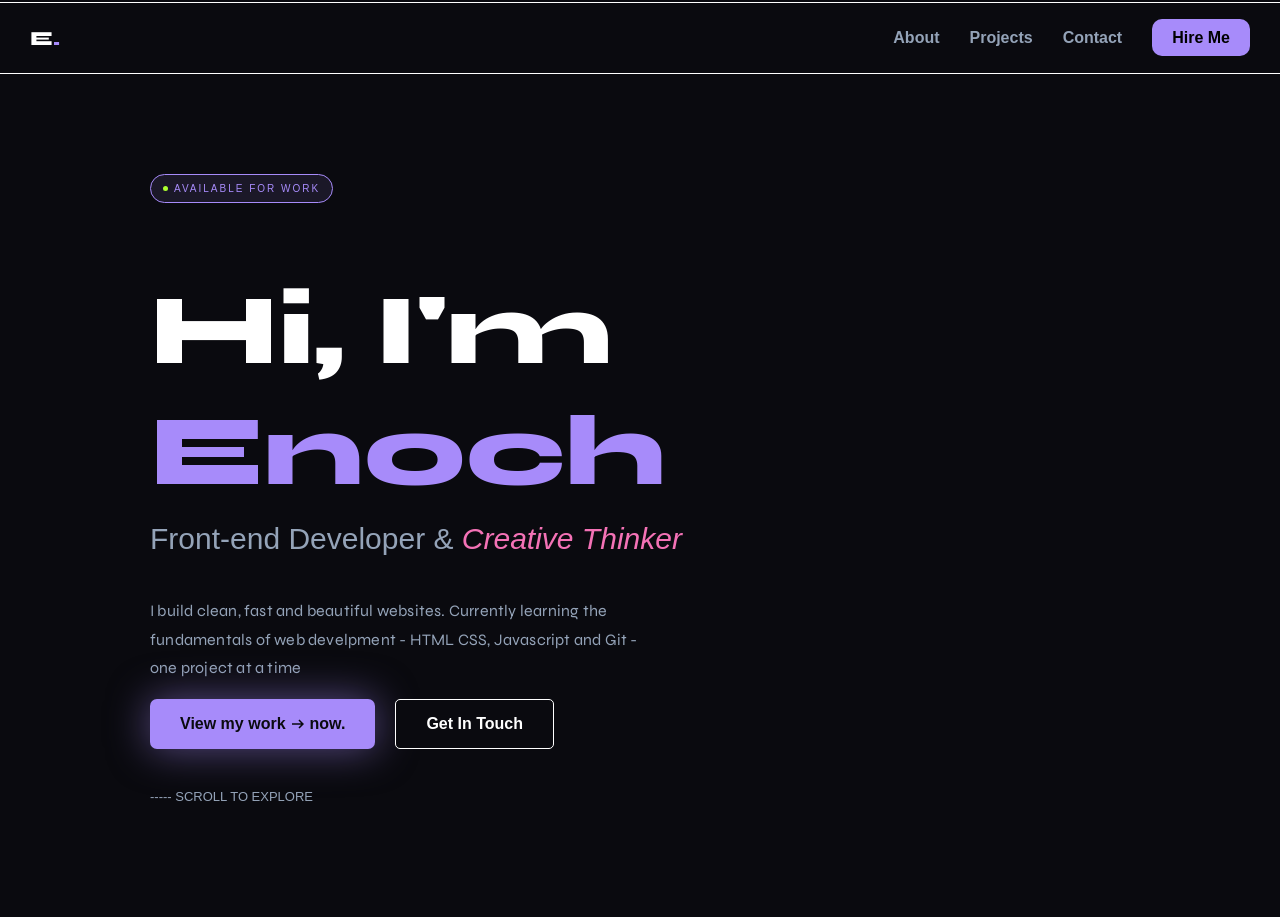
==== index.html @ 8460f3ca "some styling" ====
<!DOCTYPE html>
<html lang="en">
<head>
    <meta charset="UTF-8">
    <meta name="viewport" content="width=device-width, initial-scale=1.0">
    <link rel="stylesheet" href="style.css">
    <link rel="preconnect" href="https://fonts.googleapis.com">
    <link rel="preconnect" href="https://fonts.gstatic.com" crossorigin>
    <link href="https://fonts.googleapis.com/css2?family=Syne:wght@400..800&display=swap" rel="stylesheet">
    <title>Document</title>
</head>
<body>
    <nav>
        
        <div id="icon">E<span id="full-stop">.</span></div>
        <ul>
            <li><a href="#">About</a></li>
            <li><a href="#">Projects</a></li>
            <li><a href="#">Contact</a></li>
            <li><a href="#" id="hire-me">Hire Me</a></li>
        </ul>

    </nav>
    <div id="hero">
        <div id="availability">
            <div id="online-dot"></div>
            <div>AVAILABLE FOR WORK</div></div>
        <h1 id="greeting">Hi, I'm <span id="name">Enoch</span></h1>
        <h2 id="description">Front-end Developer & <i id="creative-thinker">Creative Thinker</i></h2>
        <p id="description-detail">I build clean, fast and beautiful websites. Currently learning the fundamentals of web develpment - HTML CSS, Javascript and Git - one project at a time</p>
        <div id="quick-action">
            <a href="#" id="view-prompt">
            <span id="view-arrow">
                <span>View my work </span>
                <svg class="arrow" xmlns="http://www.w3.org/2000/svg" height="18px" viewBox="0 -960 960 960" width="18px" fill="#0a0a0f"><path d="m560-240-56-58 142-142H160v-80h486L504-662l56-58 240 240-240 240Z"/></svg>
                <span>now.</span>
            </span></a>
            <a href="#" id="get-in-touch-prompt">Get In Touch</a>
        </div>
        <p id="scroll-prompt">-----  SCROLL TO EXPLORE</p>
    </div>
    <div id="about-me"></div>
    <div id="projects"></div>
    <div id="contact"></div>
    <footer></footer>
    <!--<script src></script>-->
</body>
</html>
---- style.css ----
body {
    margin: 0;
    background-color: #0a0a0f;
    font-family: 'DM Sans', sans-serif;
    color: white;
}

#hero {
    display: flex;
    flex-direction: column;

    height: calc(100vh - 70.4);
    margin-left: 150px;
    margin-right: 150px;
    padding-top: 100px;
    padding-bottom: 100px;
    justify-content: space-between;
}

#icon {
    color: #ffffff;
    font-family: "Syne", sans-serif;
    font-weight: 800;
    font-size: 20px;
}

#icon:hover {
    cursor: pointer;
}

#full-stop {
    color: #a78bfa;
}

nav {
    margin-top: 2px;
    position: sticky;
    top: 0;
    align-items: center;
    padding: 10px 30px 10px 30px;
    display: flex;
    justify-content: space-between;
    border-bottom: 1px white solid;
    border-top: 1px white solid;
    background-color: #0a0a0f;
}

ul {
    display: flex;
}

li {
    margin-left: 30px;
    list-style: none;
}

a {
    font-family: 'DM Sans', sans-serif;
    text-decoration: none;
    color: #94a3b8;
    font-weight: 550;
    transition: 0.2s;
}

a:hover {
    color: white;

}

#hire-me {

    background-color: #a78bfa;
    padding: 10px 20px 10px 20px;
    border-radius: 10px;
    color: black;
    font-weight: 600;
}

#hire-me:hover {
    color: white;
    background-color: #f472b6;
}

#availability {
    display:flex;
    gap: 6px;
    align-items: center;
    border: #a78bfa 1px solid;
    background-color: #1b1828;
    color: #a78bfa;
    padding: 8px 12px 8px 12px;
    letter-spacing: 2px;
    width: fit-content;
    border-radius: 20px;
    font-family: "DM Sans", sans-serif;
    font-weight: 400;

    font-size: 10px;
}

#greeting {
    font-family: "Syne", sans-serif;
    font-weight: 800;
    font-size: 100px;
    margin-bottom: 10px;
}

#greeting #name {
    color: #a78bfa;
}

#description {
    font-family: 'DM Sans', sans-serif;
    font-weight: 500;
    color: #94a3b8;
    font-size: 30px;
    margin-top: 0px;
}

#description-detail {
    font-family: 'Syne', sans-serif;
    color: #94a3b8;
    font-weight: 400;
    max-width: 500px;
    line-height: 1.8;
    letter-spacing: 0.2px;
}

#quick-action {
    display: flex;
}

#view-arrow {
    display: flex;
    justify-items: center;
    gap: 3px;
}

#view-prompt {
    background-color: #a78bfa;
    color: #0a0a0f;
    padding: 15px 30px 15px 30px;
    font-weight: 550;
    border-radius: 7px; 
    display: flex;
    align-items: center;
    max-width: fit-content;
    box-shadow: 0 0 40px rgba(167,139,250, 0.5);
    transition: transform 0.2s, box-shadow 0.2s;
}

#view-prompt:hover {
    transform: translateY(-2px);
    box-shadow: 0 8px 40px rgba(167,139,250,0.4)
}

#creative-thinker {
    color: #f472b6;
}

#get-in-touch-prompt {
    margin-left: 20px;
    padding: 15px 30px 15px 30px;
    background-color: #0a0a0f;
    color: #ffffff;
    font-weight: 550;
    border: #ffffff solid 0.5px;
    border-radius: 5px;
    transition: 0.3s;
}

#get-in-touch-prompt:hover {
    color: #a78bfa;
    border: #a78bfa solid 0.5px;
}

#scroll-prompt {
    color: #94a3b8;
    font-family: "DM Sans", sans-serif;
    font-weight: 300;
    font-size: 13px;
    margin-top: 40px;
}

#online-dot {
    background-color: greenyellow;
    color: greenyellow;
    width: 5px;
    height: 5px;
    border-radius: 5px;
}

/* Gradient blobs */
.blob {
    position: absolute;
    border-radius: 50%;
    filter: blur(80px);
    pointer-events: none;
  }
  .blob-1 {
    width: 500px; height: 500px;
    background: radial-gradient(circle, rgba(123,94,167,0.25) 0%, transparent 70%);
    top: -100px; right: -100px;
    animation: drift 8s ease-in-out infinite alternate;
  }
  .blob-2 {
    width: 350px; height: 350px;
    background: radial-gradient(circle, rgba(244,114,182,0.15) 0%, transparent 70%);
    bottom: 50px; left: -50px;
    animation: drift 11s ease-in-out infinite alternate-reverse;
  }
  @keyframes drift {
    from { transform: translate(0, 0) scale(1); }
    to   { transform: translate(30px, -20px) scale(1.05); }
  }
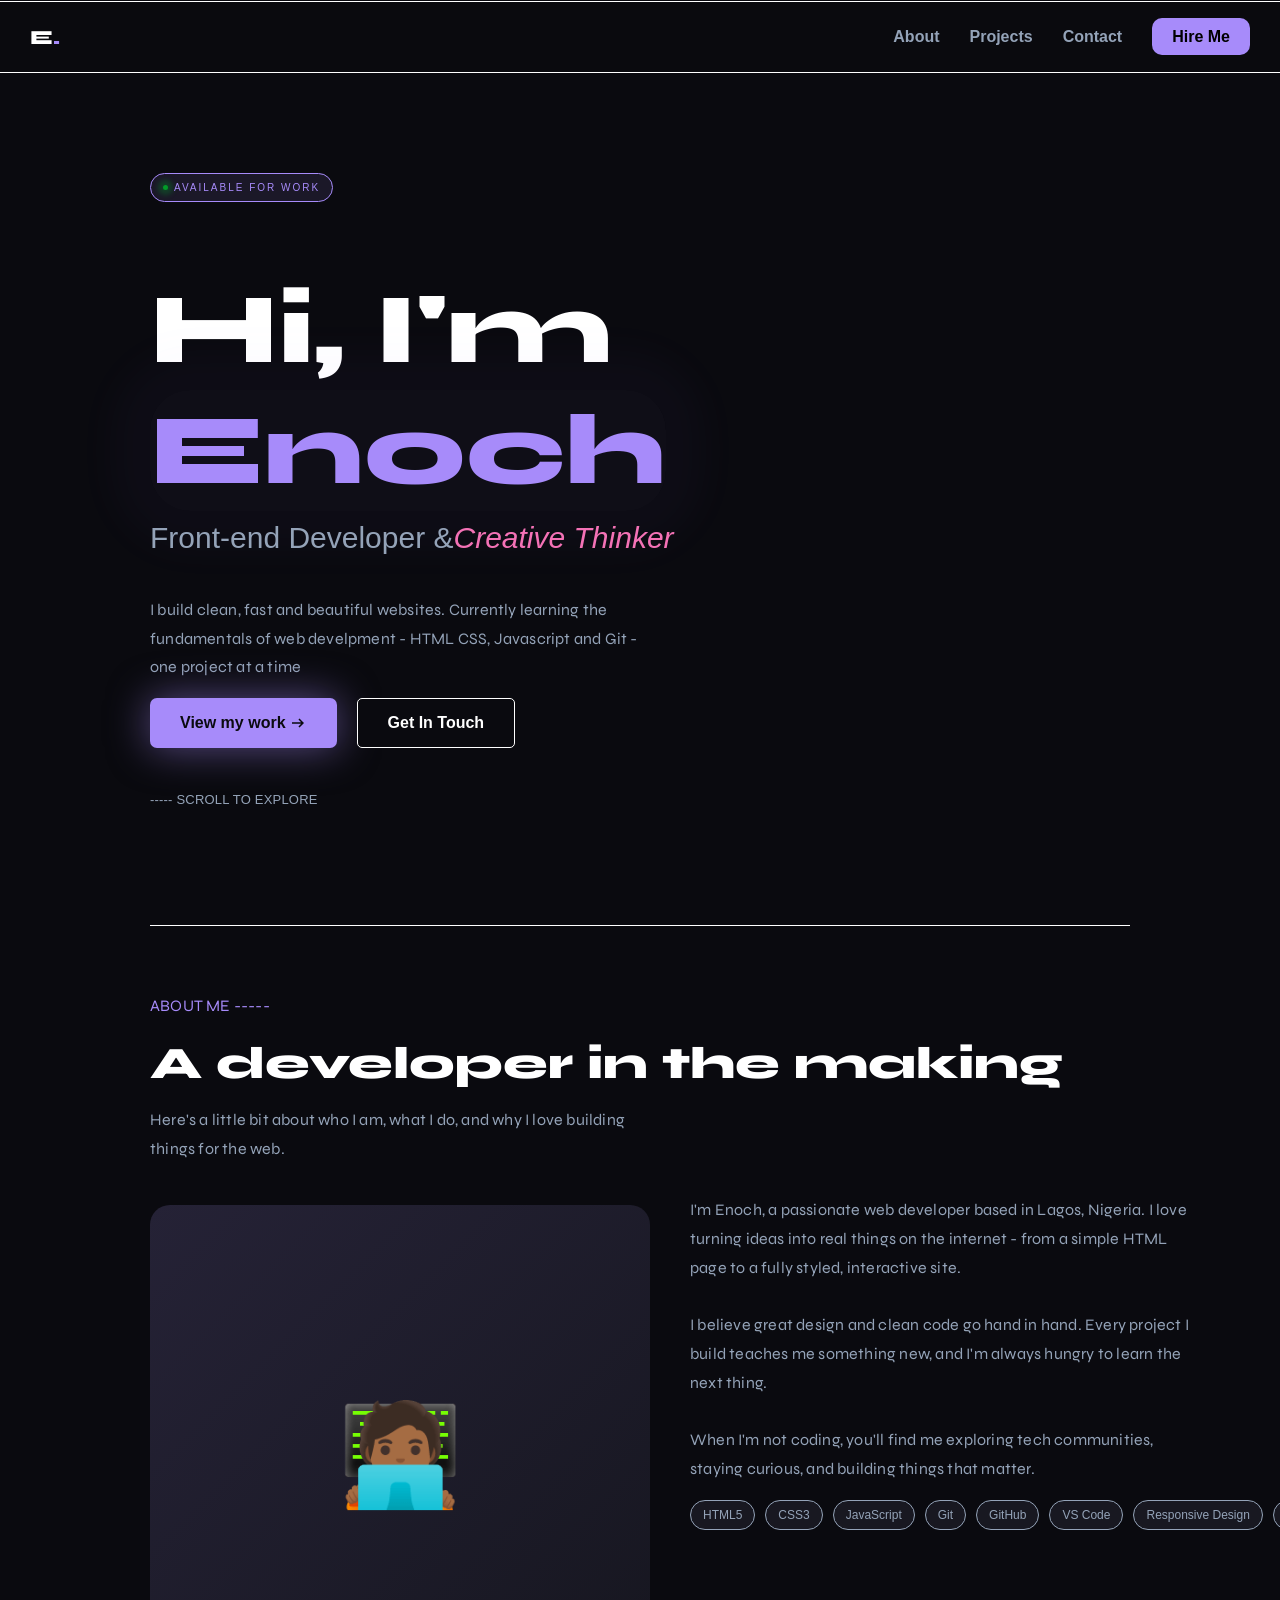
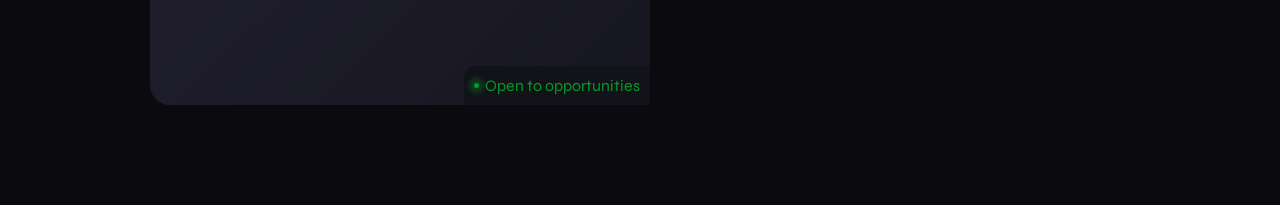
==== commit f15f7fec: "Made the about me part of the webpage" ====
--- a/index.html
+++ b/index.html
@@ -1,5 +1,6 @@
 <!DOCTYPE html>
 <html lang="en">
+
 <head>
     <meta charset="UTF-8">
     <meta name="viewport" content="width=device-width, initial-scale=1.0">
@@ -9,9 +10,10 @@
     <link href="https://fonts.googleapis.com/css2?family=Syne:wght@400..800&display=swap" rel="stylesheet">
     <title>Document</title>
 </head>
+
 <body>
     <nav>
-        
+
         <div id="icon">E<span id="full-stop">.</span></div>
         <ul>
             <li><a href="#">About</a></li>
@@ -23,26 +25,54 @@
     </nav>
     <div id="hero">
         <div id="availability">
-            <div id="online-dot"></div>
-            <div>AVAILABLE FOR WORK</div></div>
+            <div class="online-dot"></div>
+            <div>AVAILABLE FOR WORK</div>
+        </div>
         <h1 id="greeting">Hi, I'm <span id="name">Enoch</span></h1>
-        <h2 id="description">Front-end Developer & <i id="creative-thinker">Creative Thinker</i></h2>
-        <p id="description-detail">I build clean, fast and beautiful websites. Currently learning the fundamentals of web develpment - HTML CSS, Javascript and Git - one project at a time</p>
+        <h2 id="description">Front-end Developer &  <i id="creative-thinker">Creative Thinker</i></h2>
+        <p id="description-detail">I build clean, fast and beautiful websites. Currently learning the fundamentals of
+            web develpment - HTML CSS, Javascript and Git - one project at a time</p>
         <div id="quick-action">
             <a href="#" id="view-prompt">
-            <span id="view-arrow">
-                <span>View my work </span>
-                <svg class="arrow" xmlns="http://www.w3.org/2000/svg" height="18px" viewBox="0 -960 960 960" width="18px" fill="#0a0a0f"><path d="m560-240-56-58 142-142H160v-80h486L504-662l56-58 240 240-240 240Z"/></svg>
-                <span>now.</span>
-            </span></a>
+                <span id="view-arrow">
+                    <span>View my work </span>
+                    <svg class="arrow" xmlns="http://www.w3.org/2000/svg" height="18px" viewBox="0 -960 960 960"
+                        width="18px" fill="#0a0a0f">
+                        <path d="m560-240-56-58 142-142H160v-80h486L504-662l56-58 240 240-240 240Z" />
+                    </svg>
+                </span></a>
             <a href="#" id="get-in-touch-prompt">Get In Touch</a>
         </div>
-        <p id="scroll-prompt">-----  SCROLL TO EXPLORE</p>
+        <p id="scroll-prompt">----- SCROLL TO EXPLORE</p>
     </div>
-    <div id="about-me"></div>
+    <div id="about-me">
+        <p id="section-about-me-start">ABOUT ME -----</p>
+        <h2 id="about-me-heading">A developer in the making</h2>
+        <p id="about-me-summary">Here's a little bit about who I am, what I do, and why I love building things for the web.</p>
+        <div id="row-box">
+            <div id="about-me-img">
+                <div id="main-img">🧑🏾‍💻</div>
+                <div id="opportunities"><div class="online-dot"></div><span id="opportunities-text">Open to opportunities</span></div>
+            </div>
+            <div id="about-me-info-div">
+                <p id="about-me-info">I'm Enoch, a passionate web developer based in Lagos, Nigeria. I love turning ideas into real things on the internet - from a simple HTML page to a fully styled, interactive site. <br><br> I believe great design and clean code go hand in hand. Every project I build teaches me something new, and I'm always hungry to learn the next thing. <br><br> When I'm not coding, you'll find me exploring tech communities, staying curious, and building things that matter.</p>
+                <ul id="list-of-skills" style="padding: 0;">
+                    <li class="skill" style="margin-left: 0;">HTML5</li>
+                    <li class="skill">CSS3</li>
+                    <li class="skill">JavaScript</li>
+                    <li class="skill">Git</li>
+                    <li class="skill">GitHub</li>
+                    <li class="skill">VS Code</li>
+                    <li class="skill">Responsive Design</li>
+                    <li class="skill">Flexbox</li>
+                </ul>
+            </div>
+        </div>
+    </div>
     <div id="projects"></div>
     <div id="contact"></div>
     <footer></footer>
-    <!--<script src></script>-->
+    <script src="script.js"></script>
 </body>
+
 </html>
--- a/style.css
+++ b/style.css
@@ -8,7 +8,7 @@
 #hero {
     display: flex;
     flex-direction: column;
-
+    border-bottom: #ffffff solid 1px;
     height: calc(100vh - 70.4);
     margin-left: 150px;
     margin-right: 150px;
@@ -33,7 +33,7 @@
 }
 
 nav {
-    margin-top: 2px;
+    margin-top: 1px;
     position: sticky;
     top: 0;
     align-items: center;
@@ -42,7 +42,8 @@
     justify-content: space-between;
     border-bottom: 1px white solid;
     border-top: 1px white solid;
-    background-color: #0a0a0f;
+    background-color: rgba(10, 10, 15, 0.7);
+    z-index: 999;
 }
 
 ul {
@@ -94,7 +95,7 @@
     border-radius: 20px;
     font-family: "DM Sans", sans-serif;
     font-weight: 400;
-
+    overflow: visible;
     font-size: 10px;
 }
 
@@ -107,6 +108,9 @@
 
 #greeting #name {
     color: #a78bfa;
+    box-shadow: 0 0 40px 40px rgba(167,139,250, 0.03);
+    background-color: rgba(167, 139, 250, 0.03);
+    border-radius: 40px;
 }
 
 #description {
@@ -152,6 +156,11 @@
 #view-prompt:hover {
     transform: translateY(-2px);
     box-shadow: 0 8px 40px rgba(167,139,250,0.4)
+}
+
+#view-prompt:active {
+    transform: scale(0.97);
+    transition: 0.5s;
 }
 
 #creative-thinker {
@@ -182,34 +191,136 @@
     margin-top: 40px;
 }
 
-#online-dot {
-    background-color: greenyellow;
-    color: greenyellow;
+#about-me {
+    display: flex;
+    flex-direction: column;
+    border-bottom: #ffffff solid 1px;;
+    height: calc(100vh - 150px);
+    padding-left: 150px;
+    padding-right: 150px;
+    padding-top: 50px;
+    padding-bottom: 100px;
+    justify-content: space-between;
+    overflow-x: hidden;
+    height: fit-content;
+}
+
+.online-dot {
+    background: rgb(2, 155, 40);
     width: 5px;
     height: 5px;
-    border-radius: 5px;
-}
-
-/* Gradient blobs */
-.blob {
+    border-radius: 50%;
+    box-shadow: 0 0 5px 5px rgba(2, 155, 40, 0.3);
+    animation: online 2s ease-in-out infinite;
+}
+
+.line {
+    width: 20px;
+    height: 1px;
+    background-color: #94a3b8;
+}
+
+#about-me-heading {
+    font-family: "Syne", sans-serif;
+    font-weight: 800;
+    font-size: 45px;
+    margin: 0;
+}
+
+p {
+    font-family: 'Syne', sans-serif;
+    color: #94a3b8;
+    font-weight: 400;
+    max-width: 500px;
+    line-height: 1.8;
+    letter-spacing: 0.2px;
+}
+
+#about-me-img {
+    width: 500px;
+    height: 500px;
+    background: linear-gradient(to bottom right, #252236, #16161f);
+    position: relative;
+    border-radius: 20px;
+    min-width: 500px;
+    margin-top: 25px;
+}
+
+#about-me-info-div {
+    max-width: 500px;
+}
+
+#main-img {
+    font-size: 100px;
     position: absolute;
-    border-radius: 50%;
-    filter: blur(80px);
-    pointer-events: none;
-  }
-  .blob-1 {
-    width: 500px; height: 500px;
-    background: radial-gradient(circle, rgba(123,94,167,0.25) 0%, transparent 70%);
-    top: -100px; right: -100px;
-    animation: drift 8s ease-in-out infinite alternate;
-  }
-  .blob-2 {
-    width: 350px; height: 350px;
-    background: radial-gradient(circle, rgba(244,114,182,0.15) 0%, transparent 70%);
-    bottom: 50px; left: -50px;
-    animation: drift 11s ease-in-out infinite alternate-reverse;
-  }
-  @keyframes drift {
-    from { transform: translate(0, 0) scale(1); }
-    to   { transform: translate(30px, -20px) scale(1.05); }
-  }
+    top: 50%;
+    left: 50%;
+    transform: translate(-50%, -50%);
+}
+
+#opportunities {
+    display: flex;
+    align-items: center;
+    padding: 10px;
+    background-color: #121219;
+    width: fit-content;
+    position: absolute;
+    bottom: 0;
+    right: 0;
+    gap: 6px;
+    border-top-left-radius: 10px;
+}
+
+#opportunities-text {
+    color: #029b28;
+    font-family: "Syne", sans-serif;
+}
+
+#row-box {
+    display: flex;
+    align-content: space-evenly;
+    gap: 40px;
+}
+
+#section-about-me-start {
+    color: #a78bfa;
+    font-family: "Syne", sans-serif;
+}
+
+.skill {
+    border: #94a3b8 1px solid;
+    border-radius: 30px;
+    padding: 7px 12px 7px 12px;
+    white-space: nowrap;
+    display: inline-block;
+    background-color: #181821;
+    font-weight: 200;
+    font-size: 12px;
+    color: #94a3b8;
+    margin-left: 10px;
+}
+
+#list-of-skils {
+    width: 500px;
+    padding: 0px;
+    display: flex;
+    flex-wrap: wrap;
+}
+
+
+@keyframes online {
+    0%   { box-shadow: 0 0 5px 5px rgba(2, 155, 40, 0.3); }
+    50%  { box-shadow: 0 0 5px 5px rgba(4, 188, 47, 0.5); }
+    100% { box-shadow: 0 0 5px 5px rgba(2, 125, 33, 0.3); }
+}
+
+@keyframes float-in {
+    0% {opacity: 0; transform: translateY(20px);}
+    100% {opacity: 1; transform: translateY(0);}
+}
+
+@keyframes intensified-glow {
+    0% {box-shadow: 0 0 40px 40px rgba(167,139,250, 0.03); background-color: rgba(167,139,250, 0.03);}
+    50% {box-shadow: 0 0 40px 40px rgba(167,139,250, 0.2); background-color: rgba(167,139,250, 0.2);}
+    100% {box-shadow: 0 0 40px 40px rgba(167,139,250, 0.03); background-color: rgba(167,139,250, 0.03);}
+}
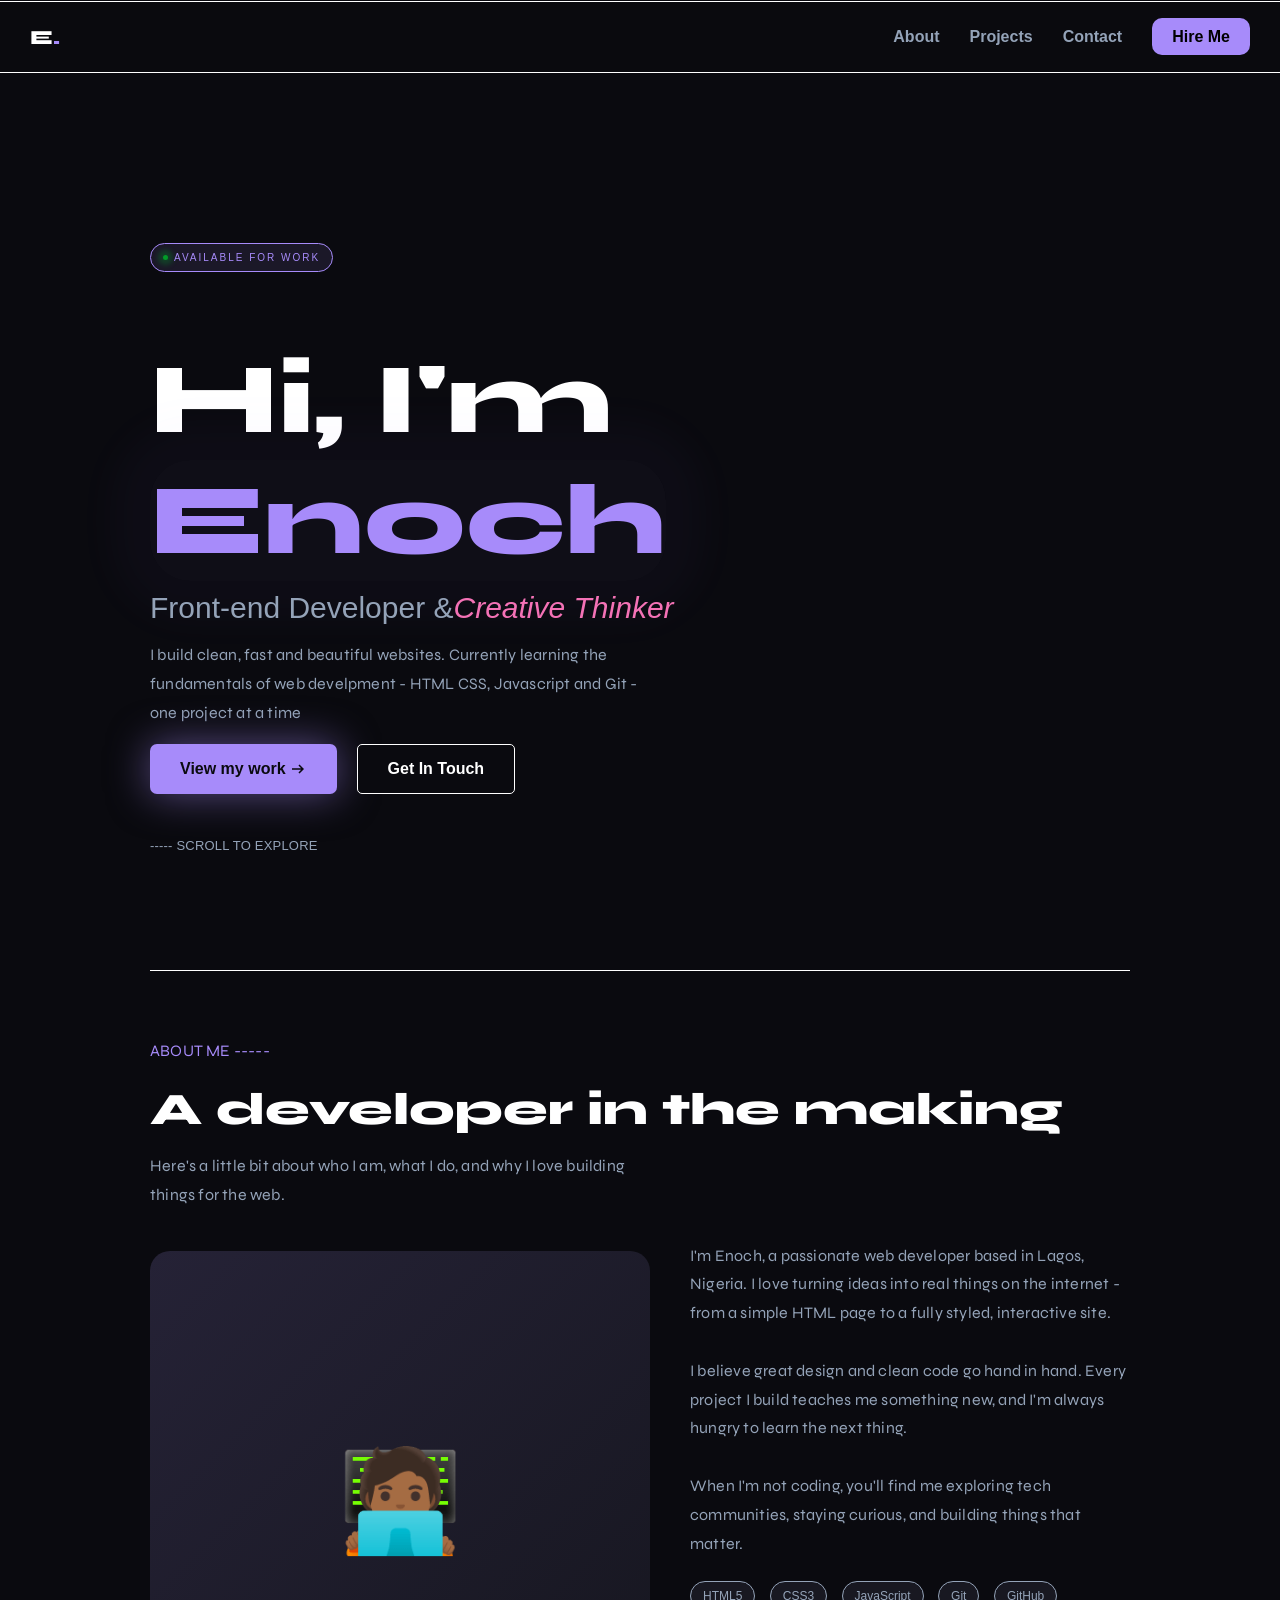
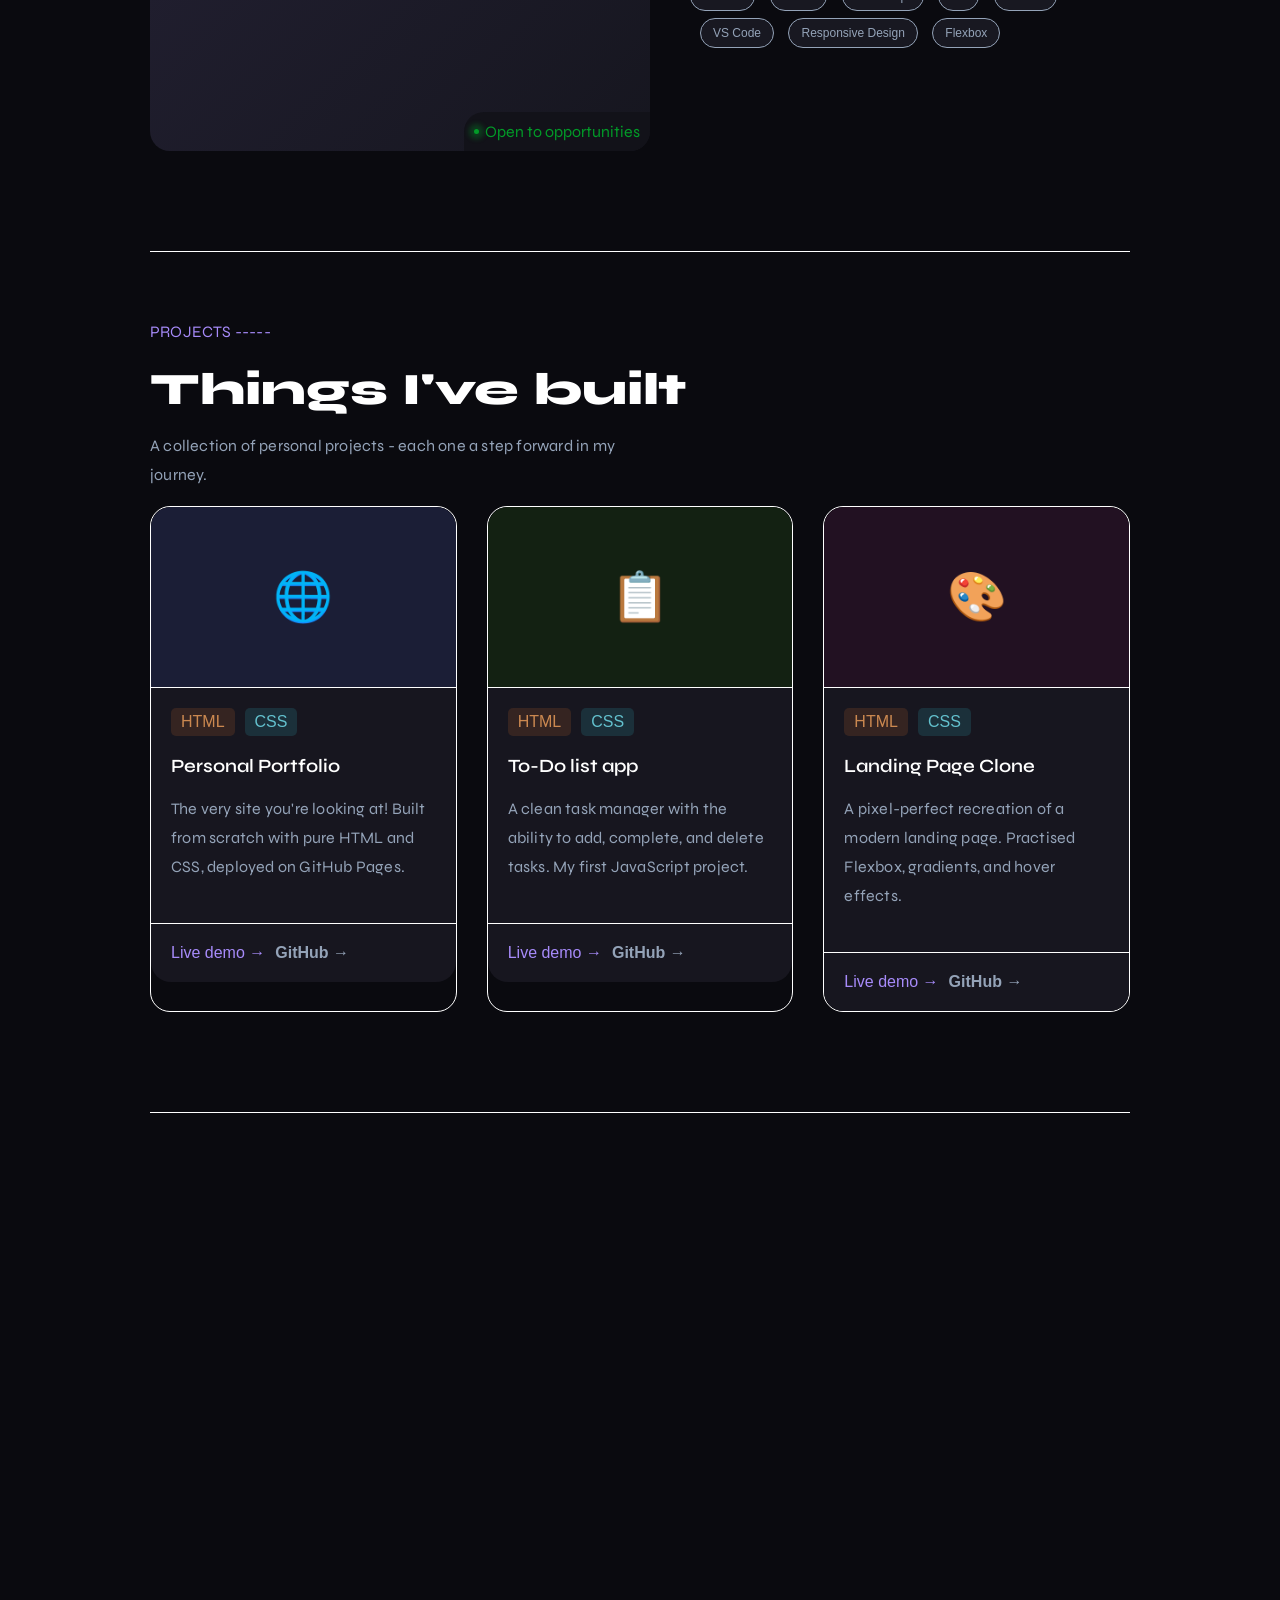
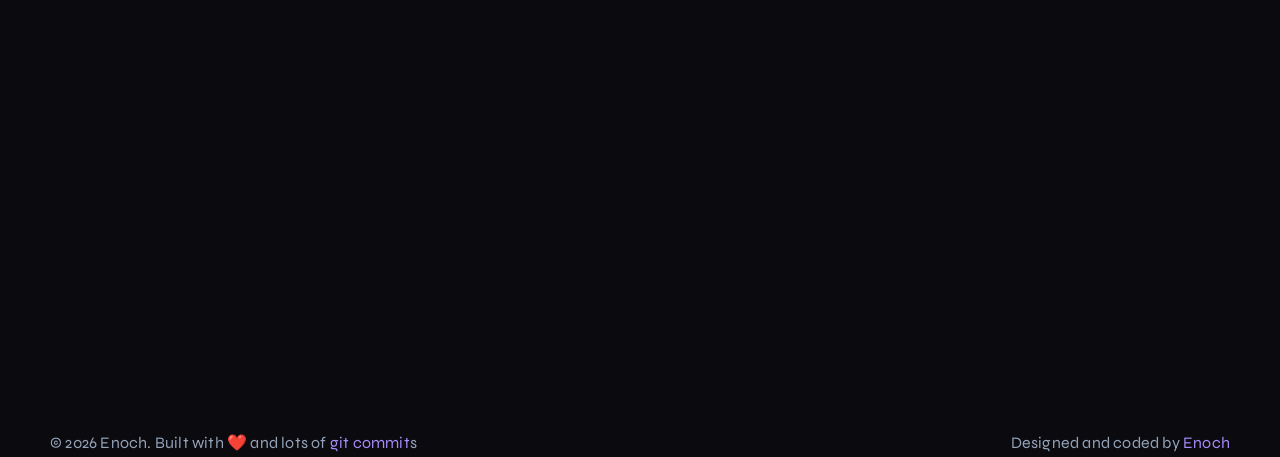
==== commit de4831fd: "Finished desktop version of website" ====
--- a/index.html
+++ b/index.html
@@ -69,9 +69,69 @@
             </div>
         </div>
     </div>
-    <div id="projects"></div>
-    <div id="contact"></div>
-    <footer></footer>
+    <div id="projects">
+        <p id="section-projects-start">PROJECTS -----</p>
+        <h2>Things I've built</h2>
+        <p>A collection of personal projects - each one a step forward in my journey.</p>
+        <div id="project-boxes">
+            <div class="project-box">
+                <div class="project-image" id="project-portfolio">🌐</div>
+                <div class="project-content">
+                    <div class="languages"><div class="HTML-language">HTML</div><div class="CSS-language">CSS</div></div>
+                    <h3 class="project-title">Personal Portfolio</h3>
+                    <p class="project-explanation">The very site you're looking at! Built from scratch with pure HTML and CSS, deployed on GitHub Pages.</p>
+                </div>
+                <div class="project-footer">
+                    <a class="live-demo">Live demo →</a><a class="github">GitHub →</a>
+                </div>
+            </div>
+            <div class="project-box">
+                <div class="project-image" id="project-to-do-app">📋</div>
+                <div class="project-content">
+                    <div class="languages"><div class="HTML-language">HTML</div><div class="CSS-language">CSS</div></div>
+                    <h3 class="project-title">To-Do list app</h3>
+                    <p class="project-explanation">A clean task manager with the ability to add, complete, and delete tasks. My first JavaScript project.</p>
+                </div>
+                <div class="project-footer">
+                    <a class="live-demo">Live demo →</a><a class="github">GitHub →</a>
+                </div>
+            </div>
+            <div class="project-box">
+                <div class="project-image" id="project-clone">🎨</div>
+                <div class="project-content">
+                    <div class="languages"><div class="HTML-language">HTML</div><div class="CSS-language">CSS</div></div>
+                    <h3 class="project-title">Landing Page Clone</h3>
+                    <p class="project-explanation">A pixel-perfect recreation of a modern landing page. Practised Flexbox, gradients, and hover effects.</p>
+                </div>
+                <div class="project-footer">
+                    <a class="live-demo">Live demo →</a><a class="github">GitHub →</a>
+                </div>
+            </div>
+        </div>
+    </div>
+    <div id="contact">
+        <p id="section-contact-start">CONTACT</p>
+        <h2 id="contact-heading">Let's work <br>together</h2>
+        <p id="contact-text">Have a project in mind, want to collaborate, or just want to say hi?<br>My inbox is always open.</p>
+        <div id="contact-div">
+            <h3 id="email">enochakande12@gmail.com</h3>
+            <div id="links">
+                <a href="github.com" id="github-link" class="contact-link"><svg aria-hidden="true" class="octicon octicon-mark-github" height="24" version="1.1" viewBox="0 0 16 16" width="24"><path fill-rule="evenodd" d="M8 0C3.58 0 0 3.58 0 8c0 3.54 2.29 6.53 5.47 7.59.4.07.55-.17.55-.38 0-.19-.01-.82-.01-1.49-2.01.37-2.53-.49-2.69-.94-.09-.23-.48-.94-.82-1.13-.28-.15-.68-.52-.01-.53.63-.01 1.08.58 1.23.82.72 1.21 1.87.87 2.33.66.07-.52.28-.87.51-1.07-1.78-.2-3.64-.89-3.64-3.95 0-.87.31-1.59.82-2.15-.08-.2-.36-1.02.08-2.12 0 0 .67-.21 2.2.82.64-.18 1.32-.27 2-.27.68 0 1.36.09 2 .27 1.53-1.04 2.2-.82 2.2-.82.44 1.1.16 1.92.08 2.12.51.56.82 1.27.82 2.15 0 3.07-1.87 3.75-3.65 3.95.29.25.54.73.54 1.48 0 1.07-.01 1.93-.01 2.2 0 .21.15.46.55.38A8.013 8.013 0 0 0 16 8c0-4.42-3.58-8-8-8z"></path>
+</svg><span>GitHub</span></a>
+                <a href="linkedin.com" id="linkedin-link" class="contact-link"><svg xmlns="http://www.w3.org/2000/svg" width="16" height="16" fill="currentColor" class="bi bi-linkedin" viewBox="0 0 16 16">
+  <path d="M0 1.146C0 .513.526 0 1.175 0h13.65C15.474 0 16 .513 16 1.146v13.708c0 .633-.526 1.146-1.175 1.146H1.175C.526 16 0 15.487 0 14.854zm4.943 12.248V6.169H2.542v7.225zm-1.2-8.212c.837 0 1.358-.554 1.358-1.248-.015-.709-.52-1.248-1.342-1.248S2.4 3.226 2.4 3.934c0 .694.521 1.248 1.327 1.248zm4.908 8.212V9.359c0-.216.016-.432.08-.586.173-.431.568-.878 1.232-.878.869 0 1.216.662 1.216 1.634v3.865h2.401V9.25c0-2.22-1.184-3.252-2.764-3.252-1.274 0-1.845.7-2.165 1.193v.025h-.016l.016-.025V6.169h-2.4c.03.678 0 7.225 0 7.225z"/>
+</svg><span>LinkedIn</span></a>
+                <a href="x.com" id="x-link" class="contact-link"><svg xmlns="http://www.w3.org/2000/svg" width="16" height="16" fill="currentColor" class="bi bi-twitter-x" viewBox="0 0 16 16">
+  <path d="M12.6.75h2.454l-5.36 6.142L16 15.25h-4.937l-3.867-5.07-4.425 5.07H.316l5.733-6.57L0 .75h5.063l3.495 4.633L12.601.75Zm-.86 13.028h1.36L4.323 2.145H2.865z"/>
+</svg><span>Twitter / X</span></a>
+            </div>
+        </div>
+    </div>
+    <div id="space"></div>
+    <footer>
+        <p id="left-footer">&copy 2026 Enoch. Built with ❤️ and lots of <span style="color: #a78bfa;">git commit</span>s</p>
+        <p id="right-footer">Designed and coded by <span style="color: #a78bfa;">Enoch</span></p>
+    </footer>
     <script src="script.js"></script>
 </body>
 
--- a/style.css
+++ b/style.css
@@ -12,7 +12,7 @@
     height: calc(100vh - 70.4);
     margin-left: 150px;
     margin-right: 150px;
-    padding-top: 100px;
+    padding-top: 170.4px;
     padding-bottom: 100px;
     justify-content: space-between;
 }
@@ -22,9 +22,6 @@
     font-family: "Syne", sans-serif;
     font-weight: 800;
     font-size: 20px;
-}
-
-#icon:hover {
     cursor: pointer;
 }
 
@@ -46,7 +43,8 @@
     z-index: 999;
 }
 
-ul {
+nav > ul {
+    
     display: flex;
 }
 
@@ -196,12 +194,11 @@
     flex-direction: column;
     border-bottom: #ffffff solid 1px;;
     height: calc(100vh - 150px);
-    padding-left: 150px;
-    padding-right: 150px;
+    margin-left: 150px;
+    margin-right: 150px;
     padding-top: 50px;
     padding-bottom: 100px;
     justify-content: space-between;
-    overflow-x: hidden;
     height: fit-content;
 }
 
@@ -220,7 +217,7 @@
     background-color: #94a3b8;
 }
 
-#about-me-heading {
+h2 {
     font-family: "Syne", sans-serif;
     font-weight: 800;
     font-size: 45px;
@@ -268,7 +265,8 @@
     bottom: 0;
     right: 0;
     gap: 6px;
-    border-top-left-radius: 10px;
+    border-top-left-radius: 20px;
+    border-bottom-right-radius: 20px;
 }
 
 #opportunities-text {
@@ -298,13 +296,17 @@
     font-size: 12px;
     color: #94a3b8;
     margin-left: 10px;
+    margin-top: 7px;
+    transition: 0.5s;
+}
+
+.skill:hover {
+    border: #a78bfa 1px solid;
+    color: #a78bfa;
 }
 
 #list-of-skils {
-    width: 500px;
-    padding: 0px;
-    display: flex;
-    flex-wrap: wrap;
+    width: 500px;    
 }
 
 
@@ -319,8 +321,232 @@
     100% {opacity: 1; transform: translateY(0);}
 }
 
-@keyframes intensified-glow {
-    0% {box-shadow: 0 0 40px 40px rgba(167,139,250, 0.03); background-color: rgba(167,139,250, 0.03);}
-    50% {box-shadow: 0 0 40px 40px rgba(167,139,250, 0.2); background-color: rgba(167,139,250, 0.2);}
-    100% {box-shadow: 0 0 40px 40px rgba(167,139,250, 0.03); background-color: rgba(167,139,250, 0.03);}
-}
+#projects {
+    display: flex;
+    flex-direction: column;
+    border-bottom: #ffffff solid 1px;;
+    height: calc(100vh - 150px);
+    margin-left: 150px;
+    margin-right: 150px;
+    padding-top: 50px;
+    padding-bottom: 100px;
+    justify-content: space-between;
+    height: fit-content;
+}
+
+#section-projects-start {
+    color: #a78bfa;
+    font-family: "Syne", sans-serif;
+}
+
+#project-boxes {
+    display: flex;
+    gap: 30px;
+}
+
+.project-box {
+    width: 375px;
+    border: 1px white solid;
+    border-radius: 20px;
+}
+
+.project-image {
+    font-size: 50px;
+    align-items: center;
+    justify-content: center;
+    display: flex;
+    align-items: center;
+    justify-content: center;
+    font-size: 3rem;
+    border-bottom: 1px solid var(--border);
+    position: relative;
+    overflow: hidden;
+    height: 180px;
+    border-bottom: white 1px solid;
+    border-top-right-radius: 20px;
+    border-top-left-radius: 20px;
+}
+
+.languages {
+    display: flex;
+}
+
+.HTML-language {
+    padding: 5px 10px;
+    border-radius: 5px;
+    color: #cb8850;
+    background-color: #352421;
+    margin: 0;
+}
+
+.CSS-language {
+    padding: 5px 10px;
+    border-radius: 5px;
+    color: #63c1ce;
+    background-color: #1b303a;
+    margin-left: 10px;
+}
+
+.project-title {
+    font-weight: 600;
+    font-family: 'Syne', sans-serif;
+}
+
+.project-content {
+    background-color: #17161f;
+    padding-bottom: 50px;
+    justify-content: center;
+    padding: 20px 20px 25px 20px;
+    border-bottom: white 1px solid;
+}
+
+#project-portfolio {
+    background-color: #1b1e36;
+}
+
+#project-to-do-app {
+    background-color: #132112;
+}
+
+#project-clone {
+    background-color: #221122;
+}
+
+.project-footer {
+    font-family: 'Syne', sans-serif;
+    padding: 20px;
+    background-color: #17161f;
+    border-bottom-right-radius: 20px;
+    border-bottom-left-radius: 20px;
+    display: flex;
+    gap: 10px;
+    
+}
+
+.live-demo {
+    color: #a78bfa;
+    font-weight: 500;
+    cursor: pointer;
+}
+
+.live-demo:hover {
+    color: #f472b6;
+}
+
+.github {
+    cursor: pointer;
+}
+
+#contact {
+    display: flex;
+    flex-direction: column;
+    height: calc(100vh - 300px - 70.4px);
+    padding-top: 150px;
+    padding-bottom: 150px;
+    justify-content: space-between;
+    align-items: center;
+    position: relative;
+    border-bottom: #ffffff solid 1px;
+}
+
+#contact-text {
+    text-align: center;
+}
+
+#section-contact-start {
+    color: #a78bfa;
+}
+
+#contact-heading {
+    text-align: center;
+}
+
+#contact-div {
+    width: 600px;
+    background-color: #171720;
+    border: white 1px solid;
+    border-radius: 20px;
+    display: flex;
+    flex-direction: column;
+    align-items: center;
+    padding-top: 50px;
+    padding-bottom: 50px;
+}
+
+#email {
+    font-family: 'Syne', sans-serif;
+    font-weight: 700;
+    font-size: 25px;
+    color: #a78bfa;
+    margin-top: 0;
+    margin-bottom: 30px;
+    box-shadow: 0 0 40px 10px rgba(167,139,250,0.2);
+    background-color: rgba(167,139,250,0.13);
+}
+
+#links {
+    display: flex;
+    gap: 10px;
+}
+
+.contact-link {
+    width: fit-content;
+    all: unset;
+    cursor: pointer;
+    border-radius: 10px;
+    border: #94a3b8 1px solid;
+    padding: 15px 20px;
+    display: flex;
+    align-items: center;
+    color: #94a3b8;
+    height: fit-content;
+    transition: 0.2s;
+}
+
+.contact-link:hover {
+    color: white;
+    border: white 1px solid;
+    .octicon-mark-github{fill: white;}
+    .bi-linkedin{fill: white;}
+    .bi-twitter-x{fill: white;}
+}
+
+.octicon-mark-github {
+    fill: #94a3b8;
+    height: 18.4px;
+    width: auto;
+    margin-right: 10px;
+    transition: 0.2s;
+}
+
+.bi-linkedin {
+    fill: #94a3b8;
+    height: 18.4px;
+    width: auto;
+    margin-right: 10px;
+    transition: 0.2s;
+}
+
+.bi-twitter-x {
+    fill: #94a3b8;
+    height: 18.4px;
+    width: auto;
+    margin-right: 10px;
+    transition: 0.2s;
+}
+
+footer {
+    position: relative;
+    margin: 0 50px;
+    margin-bottom: 30px;
+}
+
+#left-footer {
+    position: absolute;
+    left: 0;
+}
+
+#right-footer {
+    position: absolute;
+    right: 0;
+}
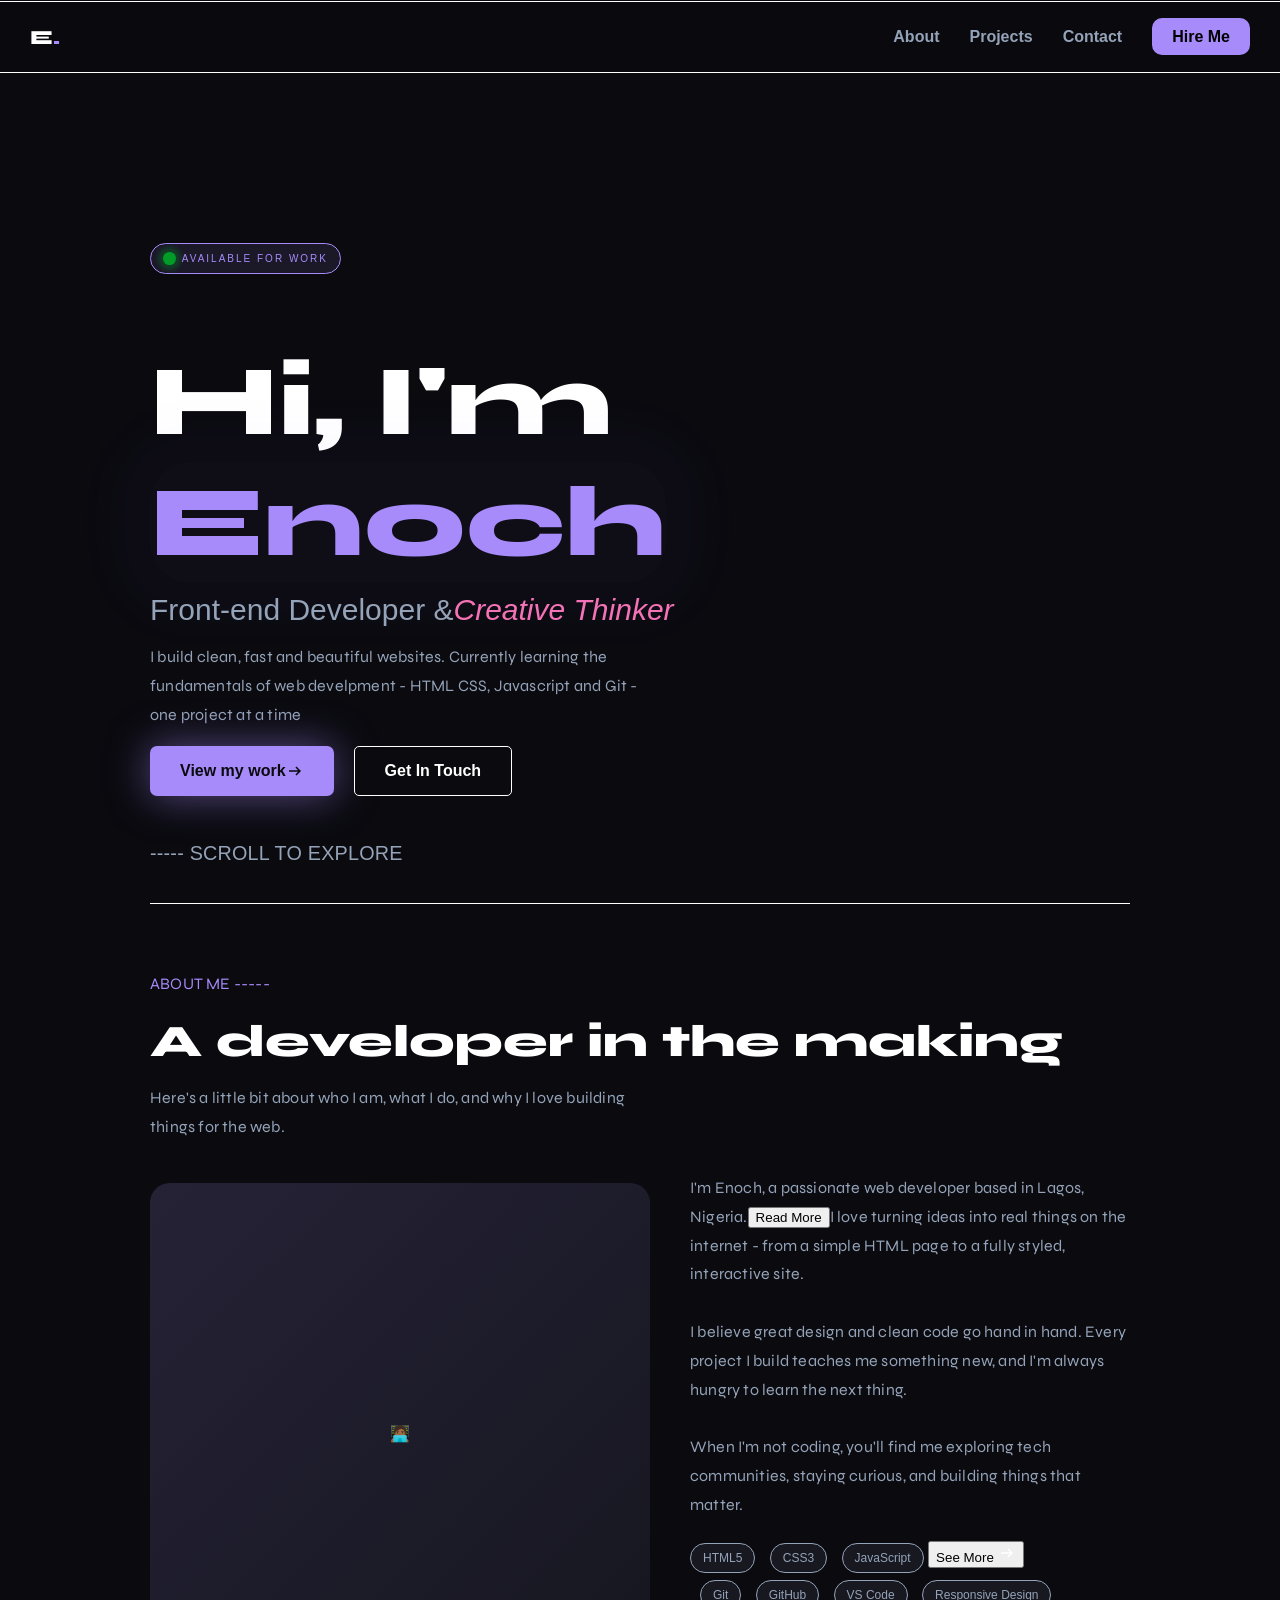
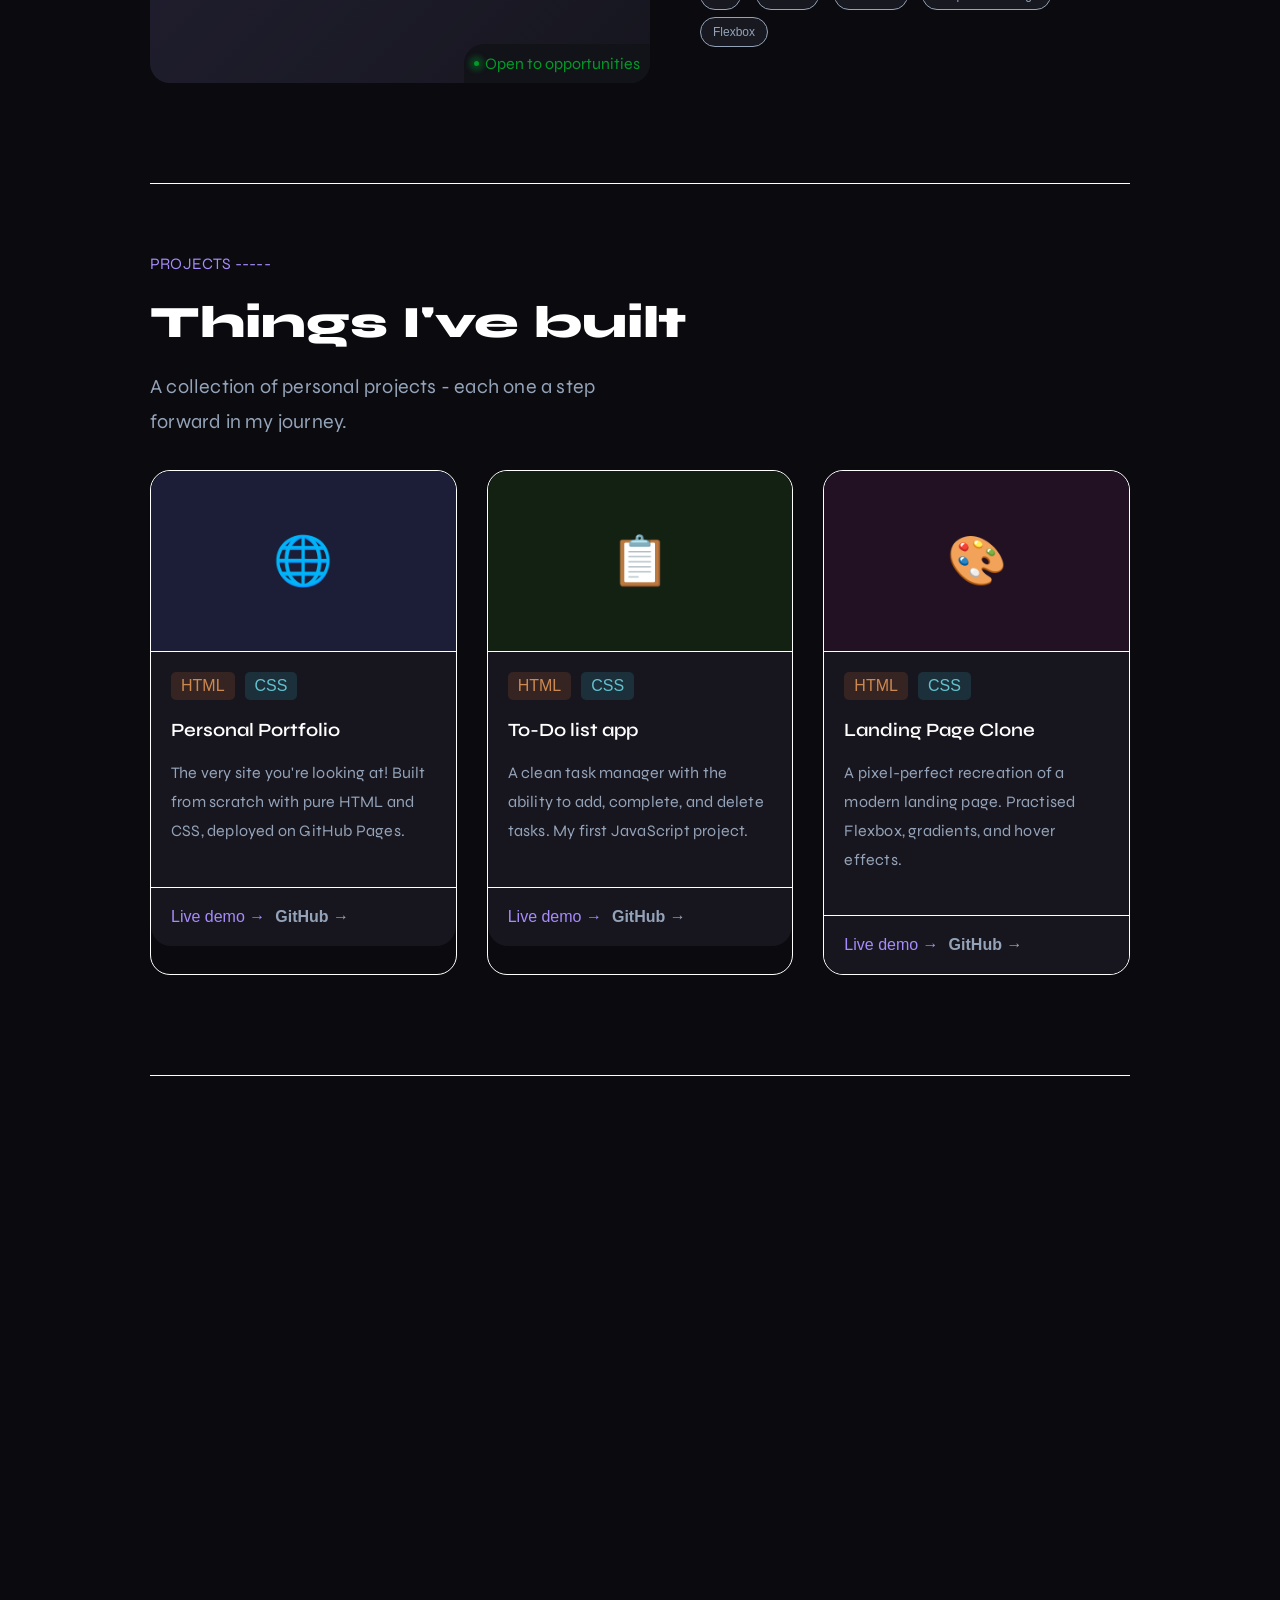
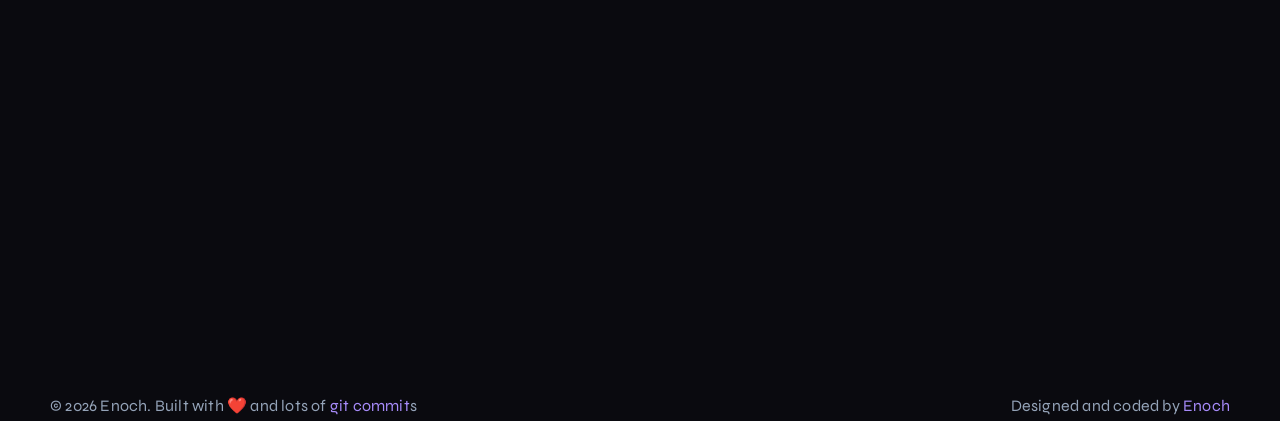
==== commit a247c5ad: "Did the style with mobile devices" ====
--- a/index.html
+++ b/index.html
@@ -8,7 +8,7 @@
     <link rel="preconnect" href="https://fonts.googleapis.com">
     <link rel="preconnect" href="https://fonts.gstatic.com" crossorigin>
     <link href="https://fonts.googleapis.com/css2?family=Syne:wght@400..800&display=swap" rel="stylesheet">
-    <title>Document</title>
+    <title>Portfolio</title>
 </head>
 
 <body>
@@ -25,22 +25,21 @@
     </nav>
     <div id="hero">
         <div id="availability">
-            <div class="online-dot"></div>
+            <div class="online-dot" style="width: 1vw; height: 1vw;"></div>
             <div>AVAILABLE FOR WORK</div>
         </div>
         <h1 id="greeting">Hi, I'm <span id="name">Enoch</span></h1>
-        <h2 id="description">Front-end Developer &  <i id="creative-thinker">Creative Thinker</i></h2>
+        <h2 id="description">Front-end Developer &  <i id="creative-thinker"> Creative Thinker</i></h2>
         <p id="description-detail">I build clean, fast and beautiful websites. Currently learning the fundamentals of
             web develpment - HTML CSS, Javascript and Git - one project at a time</p>
         <div id="quick-action">
             <a href="#" id="view-prompt">
-                <span id="view-arrow">
-                    <span>View my work </span>
-                    <svg class="arrow" xmlns="http://www.w3.org/2000/svg" height="18px" viewBox="0 -960 960 960"
+                <span id="view-work-text">View my work </span>
+                <svg class="arrow" xmlns="http://www.w3.org/2000/svg" height="18px" viewBox="0 -960 960 960"
                         width="18px" fill="#0a0a0f">
                         <path d="m560-240-56-58 142-142H160v-80h486L504-662l56-58 240 240-240 240Z" />
                     </svg>
-                </span></a>
+            </a>
             <a href="#" id="get-in-touch-prompt">Get In Touch</a>
         </div>
         <p id="scroll-prompt">----- SCROLL TO EXPLORE</p>
@@ -55,24 +54,32 @@
                 <div id="opportunities"><div class="online-dot"></div><span id="opportunities-text">Open to opportunities</span></div>
             </div>
             <div id="about-me-info-div">
-                <p id="about-me-info">I'm Enoch, a passionate web developer based in Lagos, Nigeria. I love turning ideas into real things on the internet - from a simple HTML page to a fully styled, interactive site. <br><br> I believe great design and clean code go hand in hand. Every project I build teaches me something new, and I'm always hungry to learn the next thing. <br><br> When I'm not coding, you'll find me exploring tech communities, staying curious, and building things that matter.</p>
+                <p id="about-me-info"><span>I'm Enoch, a passionate web developer based in Lagos, Nigeria.</span><button id="read-more-button" onclick="document.getElementById('about-me-info-detail').style.display = 'block'; document.getElementById('read-more-button').style.display = 'none';">Read More</button><span id="about-me-info-detail">I love turning ideas into real things on the internet - from a simple HTML page to a fully styled, interactive site. <br><br> I believe great design and clean code go hand in hand. Every project I build teaches me something new, and I'm always hungry to learn the next thing. <br><br> When I'm not coding, you'll find me exploring tech communities, staying curious, and building things that matter.</span></p>
                 <ul id="list-of-skills" style="padding: 0;">
                     <li class="skill" style="margin-left: 0;">HTML5</li>
                     <li class="skill">CSS3</li>
                     <li class="skill">JavaScript</li>
-                    <li class="skill">Git</li>
-                    <li class="skill">GitHub</li>
-                    <li class="skill">VS Code</li>
-                    <li class="skill">Responsive Design</li>
-                    <li class="skill">Flexbox</li>
+                    <button id="see-more-skills" onclick="document.getElementById('additional-skills').style.display = 'block'; document.getElementById('see-more-skills').style.display = 'none';"><span>See More</span>
+                        <svg class="arrow2" xmlns="http://www.w3.org/2000/svg" height="18px" viewBox="0 -960 960 960"
+                        width="18px" fill="white">
+                        <path d="m560-240-56-58 142-142H160v-80h486L504-662l56-58 240 240-240 240Z" />
+                    </svg>
+                    </button>
+                    <div id="additional-skills">
+                        <li class="skill">Git</li>
+                        <li class="skill">GitHub</li>
+                        <li class="skill">VS Code</li>
+                        <li class="skill">Responsive Design</li>
+                        <li class="skill">Flexbox</li>
+                    </div>
                 </ul>
             </div>
         </div>
     </div>
     <div id="projects">
         <p id="section-projects-start">PROJECTS -----</p>
-        <h2>Things I've built</h2>
-        <p>A collection of personal projects - each one a step forward in my journey.</p>
+        <h2 id="projects-heading">Things I've built</h2>
+        <p style="font-size: 2.2vh; margin-bottom: 30px;">A collection of personal projects - each one a step forward in my journey.</p>
         <div id="project-boxes">
             <div class="project-box">
                 <div class="project-image" id="project-portfolio">🌐</div>
@@ -109,6 +116,8 @@
             </div>
         </div>
     </div>
+
+    
     <div id="contact">
         <p id="section-contact-start">CONTACT</p>
         <h2 id="contact-heading">Let's work <br>together</h2>
@@ -127,6 +136,8 @@
             </div>
         </div>
     </div>
+
+
     <div id="space"></div>
     <footer>
         <p id="left-footer">&copy 2026 Enoch. Built with ❤️ and lots of <span style="color: #a78bfa;">git commit</span>s</p>
--- a/style.css
+++ b/style.css
@@ -1,539 +1,539 @@
-body {
+@media (min-width: 769px) {
+    body {
     margin: 0;
     background-color: #0a0a0f;
     font-family: 'DM Sans', sans-serif;
     color: white;
-}
-
-#hero {
-    display: flex;
-    flex-direction: column;
-    border-bottom: #ffffff solid 1px;
-    height: calc(100vh - 70.4);
-    margin-left: 150px;
-    margin-right: 150px;
-    padding-top: 170.4px;
-    padding-bottom: 100px;
-    justify-content: space-between;
-}
-
-#icon {
-    color: #ffffff;
-    font-family: "Syne", sans-serif;
-    font-weight: 800;
-    font-size: 20px;
-    cursor: pointer;
-}
-
-#full-stop {
-    color: #a78bfa;
-}
-
-nav {
-    margin-top: 1px;
-    position: sticky;
-    top: 0;
-    align-items: center;
-    padding: 10px 30px 10px 30px;
-    display: flex;
-    justify-content: space-between;
-    border-bottom: 1px white solid;
-    border-top: 1px white solid;
-    background-color: rgba(10, 10, 15, 0.7);
-    z-index: 999;
-}
-
-nav > ul {
-    
-    display: flex;
-}
-
-li {
-    margin-left: 30px;
-    list-style: none;
-}
-
-a {
-    font-family: 'DM Sans', sans-serif;
-    text-decoration: none;
-    color: #94a3b8;
-    font-weight: 550;
-    transition: 0.2s;
-}
-
-a:hover {
-    color: white;
-
-}
-
-#hire-me {
-
-    background-color: #a78bfa;
-    padding: 10px 20px 10px 20px;
-    border-radius: 10px;
-    color: black;
-    font-weight: 600;
-}
-
-#hire-me:hover {
-    color: white;
-    background-color: #f472b6;
-}
-
-#availability {
-    display:flex;
-    gap: 6px;
-    align-items: center;
-    border: #a78bfa 1px solid;
-    background-color: #1b1828;
-    color: #a78bfa;
-    padding: 8px 12px 8px 12px;
-    letter-spacing: 2px;
-    width: fit-content;
-    border-radius: 20px;
-    font-family: "DM Sans", sans-serif;
-    font-weight: 400;
-    overflow: visible;
-    font-size: 10px;
-}
-
-#greeting {
-    font-family: "Syne", sans-serif;
-    font-weight: 800;
-    font-size: 100px;
-    margin-bottom: 10px;
-}
-
-#greeting #name {
-    color: #a78bfa;
-    box-shadow: 0 0 40px 40px rgba(167,139,250, 0.03);
-    background-color: rgba(167, 139, 250, 0.03);
-    border-radius: 40px;
-}
-
-#description {
-    font-family: 'DM Sans', sans-serif;
-    font-weight: 500;
-    color: #94a3b8;
-    font-size: 30px;
-    margin-top: 0px;
-}
-
-#description-detail {
-    font-family: 'Syne', sans-serif;
-    color: #94a3b8;
-    font-weight: 400;
-    max-width: 500px;
-    line-height: 1.8;
-    letter-spacing: 0.2px;
-}
-
-#quick-action {
-    display: flex;
-}
-
-#view-arrow {
-    display: flex;
-    justify-items: center;
-    gap: 3px;
-}
-
-#view-prompt {
-    background-color: #a78bfa;
-    color: #0a0a0f;
-    padding: 15px 30px 15px 30px;
-    font-weight: 550;
-    border-radius: 7px; 
-    display: flex;
-    align-items: center;
-    max-width: fit-content;
-    box-shadow: 0 0 40px rgba(167,139,250, 0.5);
-    transition: transform 0.2s, box-shadow 0.2s;
-}
-
-#view-prompt:hover {
-    transform: translateY(-2px);
-    box-shadow: 0 8px 40px rgba(167,139,250,0.4)
-}
-
-#view-prompt:active {
-    transform: scale(0.97);
-    transition: 0.5s;
-}
-
-#creative-thinker {
-    color: #f472b6;
-}
-
-#get-in-touch-prompt {
-    margin-left: 20px;
-    padding: 15px 30px 15px 30px;
-    background-color: #0a0a0f;
-    color: #ffffff;
-    font-weight: 550;
-    border: #ffffff solid 0.5px;
-    border-radius: 5px;
-    transition: 0.3s;
-}
-
-#get-in-touch-prompt:hover {
-    color: #a78bfa;
-    border: #a78bfa solid 0.5px;
-}
-
-#scroll-prompt {
-    color: #94a3b8;
-    font-family: "DM Sans", sans-serif;
-    font-weight: 300;
-    font-size: 13px;
-    margin-top: 40px;
-}
-
-#about-me {
-    display: flex;
-    flex-direction: column;
-    border-bottom: #ffffff solid 1px;;
-    height: calc(100vh - 150px);
-    margin-left: 150px;
-    margin-right: 150px;
-    padding-top: 50px;
-    padding-bottom: 100px;
-    justify-content: space-between;
-    height: fit-content;
-}
-
-.online-dot {
-    background: rgb(2, 155, 40);
-    width: 5px;
-    height: 5px;
-    border-radius: 50%;
-    box-shadow: 0 0 5px 5px rgba(2, 155, 40, 0.3);
-    animation: online 2s ease-in-out infinite;
-}
-
-.line {
-    width: 20px;
-    height: 1px;
-    background-color: #94a3b8;
-}
-
-h2 {
-    font-family: "Syne", sans-serif;
-    font-weight: 800;
-    font-size: 45px;
-    margin: 0;
-}
-
-p {
-    font-family: 'Syne', sans-serif;
-    color: #94a3b8;
-    font-weight: 400;
-    max-width: 500px;
-    line-height: 1.8;
-    letter-spacing: 0.2px;
-}
-
-#about-me-img {
-    width: 500px;
-    height: 500px;
-    background: linear-gradient(to bottom right, #252236, #16161f);
-    position: relative;
-    border-radius: 20px;
-    min-width: 500px;
-    margin-top: 25px;
-}
-
-#about-me-info-div {
-    max-width: 500px;
-}
-
-#main-img {
-    font-size: 100px;
-    position: absolute;
-    top: 50%;
-    left: 50%;
-    transform: translate(-50%, -50%);
-}
-
-#opportunities {
-    display: flex;
-    align-items: center;
-    padding: 10px;
-    background-color: #121219;
-    width: fit-content;
-    position: absolute;
-    bottom: 0;
-    right: 0;
-    gap: 6px;
-    border-top-left-radius: 20px;
-    border-bottom-right-radius: 20px;
-}
-
-#opportunities-text {
-    color: #029b28;
-    font-family: "Syne", sans-serif;
-}
-
-#row-box {
-    display: flex;
-    align-content: space-evenly;
-    gap: 40px;
-}
-
-#section-about-me-start {
-    color: #a78bfa;
-    font-family: "Syne", sans-serif;
-}
-
-.skill {
-    border: #94a3b8 1px solid;
-    border-radius: 30px;
-    padding: 7px 12px 7px 12px;
-    white-space: nowrap;
-    display: inline-block;
-    background-color: #181821;
-    font-weight: 200;
-    font-size: 12px;
-    color: #94a3b8;
-    margin-left: 10px;
-    margin-top: 7px;
-    transition: 0.5s;
-}
-
-.skill:hover {
-    border: #a78bfa 1px solid;
-    color: #a78bfa;
-}
-
-#list-of-skils {
-    width: 500px;    
-}
-
-
-@keyframes online {
-    0%   { box-shadow: 0 0 5px 5px rgba(2, 155, 40, 0.3); }
-    50%  { box-shadow: 0 0 5px 5px rgba(4, 188, 47, 0.5); }
-    100% { box-shadow: 0 0 5px 5px rgba(2, 125, 33, 0.3); }
-}
-
-@keyframes float-in {
-    0% {opacity: 0; transform: translateY(20px);}
-    100% {opacity: 1; transform: translateY(0);}
-}
-
-#projects {
-    display: flex;
-    flex-direction: column;
-    border-bottom: #ffffff solid 1px;;
-    height: calc(100vh - 150px);
-    margin-left: 150px;
-    margin-right: 150px;
-    padding-top: 50px;
-    padding-bottom: 100px;
-    justify-content: space-between;
-    height: fit-content;
-}
-
-#section-projects-start {
-    color: #a78bfa;
-    font-family: "Syne", sans-serif;
-}
-
-#project-boxes {
-    display: flex;
-    gap: 30px;
-}
-
-.project-box {
-    width: 375px;
-    border: 1px white solid;
-    border-radius: 20px;
-}
-
-.project-image {
-    font-size: 50px;
-    align-items: center;
-    justify-content: center;
-    display: flex;
-    align-items: center;
-    justify-content: center;
-    font-size: 3rem;
-    border-bottom: 1px solid var(--border);
-    position: relative;
-    overflow: hidden;
-    height: 180px;
-    border-bottom: white 1px solid;
-    border-top-right-radius: 20px;
-    border-top-left-radius: 20px;
-}
-
-.languages {
-    display: flex;
-}
-
-.HTML-language {
-    padding: 5px 10px;
-    border-radius: 5px;
-    color: #cb8850;
-    background-color: #352421;
-    margin: 0;
-}
-
-.CSS-language {
-    padding: 5px 10px;
-    border-radius: 5px;
-    color: #63c1ce;
-    background-color: #1b303a;
-    margin-left: 10px;
-}
-
-.project-title {
-    font-weight: 600;
-    font-family: 'Syne', sans-serif;
-}
-
-.project-content {
-    background-color: #17161f;
-    padding-bottom: 50px;
-    justify-content: center;
-    padding: 20px 20px 25px 20px;
-    border-bottom: white 1px solid;
-}
-
-#project-portfolio {
-    background-color: #1b1e36;
-}
-
-#project-to-do-app {
-    background-color: #132112;
-}
-
-#project-clone {
-    background-color: #221122;
-}
-
-.project-footer {
-    font-family: 'Syne', sans-serif;
-    padding: 20px;
-    background-color: #17161f;
-    border-bottom-right-radius: 20px;
-    border-bottom-left-radius: 20px;
-    display: flex;
-    gap: 10px;
-    
-}
-
-.live-demo {
-    color: #a78bfa;
-    font-weight: 500;
-    cursor: pointer;
-}
-
-.live-demo:hover {
-    color: #f472b6;
-}
-
-.github {
-    cursor: pointer;
-}
-
-#contact {
-    display: flex;
-    flex-direction: column;
-    height: calc(100vh - 300px - 70.4px);
-    padding-top: 150px;
-    padding-bottom: 150px;
-    justify-content: space-between;
-    align-items: center;
-    position: relative;
-    border-bottom: #ffffff solid 1px;
-}
-
-#contact-text {
-    text-align: center;
-}
-
-#section-contact-start {
-    color: #a78bfa;
-}
-
-#contact-heading {
-    text-align: center;
-}
-
-#contact-div {
-    width: 600px;
-    background-color: #171720;
-    border: white 1px solid;
-    border-radius: 20px;
-    display: flex;
-    flex-direction: column;
-    align-items: center;
-    padding-top: 50px;
-    padding-bottom: 50px;
-}
-
-#email {
-    font-family: 'Syne', sans-serif;
-    font-weight: 700;
-    font-size: 25px;
-    color: #a78bfa;
-    margin-top: 0;
-    margin-bottom: 30px;
-    box-shadow: 0 0 40px 10px rgba(167,139,250,0.2);
-    background-color: rgba(167,139,250,0.13);
-}
-
-#links {
-    display: flex;
-    gap: 10px;
-}
-
-.contact-link {
-    width: fit-content;
-    all: unset;
-    cursor: pointer;
-    border-radius: 10px;
-    border: #94a3b8 1px solid;
-    padding: 15px 20px;
-    display: flex;
-    align-items: center;
-    color: #94a3b8;
-    height: fit-content;
-    transition: 0.2s;
-}
-
-.contact-link:hover {
-    color: white;
-    border: white 1px solid;
-    .octicon-mark-github{fill: white;}
-    .bi-linkedin{fill: white;}
-    .bi-twitter-x{fill: white;}
-}
-
-.octicon-mark-github {
-    fill: #94a3b8;
-    height: 18.4px;
-    width: auto;
-    margin-right: 10px;
-    transition: 0.2s;
-}
-
-.bi-linkedin {
-    fill: #94a3b8;
-    height: 18.4px;
-    width: auto;
-    margin-right: 10px;
-    transition: 0.2s;
-}
-
-.bi-twitter-x {
-    fill: #94a3b8;
-    height: 18.4px;
-    width: auto;
-    margin-right: 10px;
-    transition: 0.2s;
-}
+    }
+
+    #hero {
+        display: flex;
+        flex-direction: column;
+        border-bottom: #ffffff solid 1px;
+        height: calc(100vh - 70.4px - 100px - 170.4px);
+        margin-left: 150px;
+        margin-right: 150px;
+        padding-top: 170.4px;
+        padding-bottom: 100px;
+        justify-content: space-between;
+    }
+
+    #icon {
+        color: #ffffff;
+        font-family: "Syne", sans-serif;
+        font-weight: 800;
+        font-size: 20px;
+        cursor: pointer;
+    }
+
+    #full-stop {
+        color: #a78bfa;
+    }
+
+    nav {
+        margin-top: 1px;
+        position: sticky;
+        top: 0;
+        align-items: center;
+        padding: 10px 30px 10px 30px;
+        display: flex;
+        justify-content: space-between;
+        border-bottom: 1px white solid;
+        border-top: 1px white solid;
+        background-color: rgba(10, 10, 15, 0.7);
+        z-index: 999;
+    }
+
+    nav > ul {
+        
+        display: flex;
+    }
+
+    li {
+        margin-left: 30px;
+        list-style: none;
+    }
+
+    a {
+        font-family: 'DM Sans', sans-serif;
+        text-decoration: none;
+        color: #94a3b8;
+        font-weight: 550;
+        transition: 0.2s;
+    }
+
+    a:hover {
+        color: white;
+
+    }
+
+    #hire-me {
+
+        background-color: #a78bfa;
+        padding: 10px 20px 10px 20px;
+        border-radius: 10px;
+        color: black;
+        font-weight: 600;
+    }
+
+    #hire-me:hover {
+        color: white;
+        background-color: #f472b6;
+    }
+
+    #availability {
+        display:flex;
+        gap: 6px;
+        align-items: center;
+        border: #a78bfa 1px solid;
+        background-color: #1b1828;
+        color: #a78bfa;
+        padding: 8px 12px 8px 12px;
+        letter-spacing: 2px;
+        width: fit-content;
+        border-radius: 20px;
+        font-family: "DM Sans", sans-serif;
+        font-weight: 400;
+        overflow: visible;
+        font-size: 10px;
+    }
+
+    #greeting {
+        font-family: "Syne", sans-serif;
+        font-weight: 800;
+        font-size: 100px;
+        margin-bottom: 10px;
+    }
+
+    #greeting #name {
+        color: #a78bfa;
+        box-shadow: 0 0 40px 40px rgba(167,139,250, 0.03);
+        background-color: rgba(167, 139, 250, 0.03);
+        border-radius: 40px;
+    }
+
+    #description {
+        font-family: 'DM Sans', sans-serif;
+        font-weight: 500;
+        color: #94a3b8;
+        font-size: 30px;
+        margin-top: 0px;
+    }
+
+    #description-detail {
+        font-family: 'Syne', sans-serif;
+        color: #94a3b8;
+        font-weight: 400;
+        max-width: 500px;
+        line-height: 1.8;
+        letter-spacing: 0.2px;
+    }
+
+    #quick-action {
+        display: flex;
+    }
+
+    #view-arrow {
+        display: flex;
+        justify-items: center;
+        gap: 3px;
+    }
+
+    #view-prompt {
+        background-color: #a78bfa;
+        color: #0a0a0f;
+        padding: 15px 30px 15px 30px;
+        font-weight: 550;
+        border-radius: 7px; 
+        display: flex;
+        align-items: center;
+        max-width: fit-content;
+        box-shadow: 0 0 40px rgba(167,139,250, 0.5);
+        transition: transform 0.2s, box-shadow 0.2s;
+    }
+
+    #view-prompt:hover {
+        transform: translateY(-2px);
+        box-shadow: 0 8px 40px rgba(167,139,250,0.4)
+    }
+
+    #view-prompt:active {
+        transform: scale(0.97);
+        transition: 0.5s;
+    }
+
+    #creative-thinker {
+        color: #f472b6;
+    }
+
+    #get-in-touch-prompt {
+        margin-left: 20px;
+        padding: 15px 30px 15px 30px;
+        background-color: #0a0a0f;
+        color: #ffffff;
+        font-weight: 550;
+        border: #ffffff solid 0.5px;
+        border-radius: 5px;
+        transition: 0.3s;
+    }
+
+    #get-in-touch-prompt:hover {
+        color: #a78bfa;
+        border: #a78bfa solid 0.5px;
+    }
+
+    #scroll-prompt {
+        color: #94a3b8;
+        font-family: "DM Sans", sans-serif;
+        font-weight: 300;
+        font-size: 2.2vh;
+        margin-top: 40px;
+    }
+
+    #about-me {
+        display: flex;
+        flex-direction: column;
+        border-bottom: #ffffff solid 1px;;
+        height: calc(100vh - 150px);
+        margin-left: 150px;
+        margin-right: 150px;
+        padding-top: 50px;
+        padding-bottom: 100px;
+        justify-content: space-between;
+        height: fit-content;
+    }
+
+    .online-dot {
+        background: rgb(2, 155, 40);
+        width: 5px;
+        height: 5px;
+        border-radius: 50%;
+        box-shadow: 0 0 5px 5px rgba(2, 155, 40, 0.3);
+        animation: online 2s ease-in-out infinite;
+    }
+
+    .line {
+        width: 20px;
+        height: 1px;
+        background-color: #94a3b8;
+    }
+
+    h2 {
+        font-family: "Syne", sans-serif;
+        font-weight: 800;
+        font-size: 45px;
+        margin: 0;
+    }
+
+    p {
+        font-family: 'Syne', sans-serif;
+        color: #94a3b8;
+        font-weight: 400;
+        max-width: 500px;
+        line-height: 1.8;
+        letter-spacing: 0.2px;
+    }
+
+    #about-me-img {
+        width: 500px;
+        height: 500px;
+        background: linear-gradient(to bottom right, #252236, #16161f);
+        position: relative;
+        border-radius: 20px;
+        min-width: 500px;
+        margin-top: 25px;
+    }
+
+    #about-me-info-div {
+        max-width: 500px;
+    }
+
+    #main-img {
+        position: absolute;
+        top: 50%;
+        left: 50%;
+        transform: translate(-50%, -50%);
+    }
+
+    #opportunities {
+        display: flex;
+        align-items: center;
+        padding: 10px;
+        background-color: #121219;
+        width: fit-content;
+        position: absolute;
+        bottom: 0;
+        right: 0;
+        gap: 6px;
+        border-top-left-radius: 20px;
+        border-bottom-right-radius: 20px;
+    }
+
+    #opportunities-text {
+        color: #029b28;
+        font-family: "Syne", sans-serif;
+    }
+
+    #row-box {
+        display: flex;
+        align-content: space-evenly;
+        gap: 40px;
+    }
+
+    #section-about-me-start {
+        color: #a78bfa;
+        font-family: "Syne", sans-serif;
+    }
+
+    .skill {
+        border: #94a3b8 1px solid;
+        border-radius: 30px;
+        padding: 7px 12px 7px 12px;
+        white-space: nowrap;
+        display: inline-block;
+        background-color: #181821;
+        font-weight: 200;
+        font-size: 12px;
+        color: #94a3b8;
+        margin-left: 10px;
+        margin-top: 7px;
+        transition: 0.5s;
+    }
+
+    .skill:hover {
+        border: #a78bfa 1px solid;
+        color: #a78bfa;
+    }
+
+    #list-of-skils {
+        width: 500px;    
+    }
+
+
+    @keyframes online {
+        0%   { box-shadow: 0 0 5px 5px rgba(2, 155, 40, 0.3); }
+        50%  { box-shadow: 0 0 5px 5px rgba(4, 188, 47, 0.5); }
+        100% { box-shadow: 0 0 5px 5px rgba(2, 125, 33, 0.3); }
+    }
+
+    @keyframes float-in {
+        0% {opacity: 0; transform: translateY(20px);}
+        100% {opacity: 1; transform: translateY(0);}
+    }
+
+    #projects {
+        display: flex;
+        flex-direction: column;
+        border-bottom: #ffffff solid 1px;;
+        height: calc(100vh - 150px);
+        margin-left: 150px;
+        margin-right: 150px;
+        padding-top: 50px;
+        padding-bottom: 100px;
+        justify-content: space-between;
+        height: fit-content;
+    }
+
+    #section-projects-start {
+        color: #a78bfa;
+        font-family: "Syne", sans-serif;
+    }
+
+    #project-boxes {
+        display: flex;
+        gap: 30px;
+    }
+
+    .project-box {
+        width: 375px;
+        border: 1px white solid;
+        border-radius: 20px;
+    }
+
+    .project-image {
+        font-size: 50px;
+        align-items: center;
+        justify-content: center;
+        display: flex;
+        align-items: center;
+        justify-content: center;
+        font-size: 3rem;
+        border-bottom: 1px solid var(--border);
+        position: relative;
+        overflow: hidden;
+        height: 180px;
+        border-bottom: white 1px solid;
+        border-top-right-radius: 20px;
+        border-top-left-radius: 20px;
+    }
+
+    .languages {
+        display: flex;
+    }
+
+    .HTML-language {
+        padding: 5px 10px;
+        border-radius: 5px;
+        color: #cb8850;
+        background-color: #352421;
+        margin: 0;
+    }
+
+    .CSS-language {
+        padding: 5px 10px;
+        border-radius: 5px;
+        color: #63c1ce;
+        background-color: #1b303a;
+        margin-left: 10px;
+    }
+
+    .project-title {
+        font-weight: 600;
+        font-family: 'Syne', sans-serif;
+    }
+
+    .project-content {
+        background-color: #17161f;
+        padding-bottom: 50px;
+        justify-content: center;
+        padding: 20px 20px 25px 20px;
+        border-bottom: white 1px solid;
+    }
+
+    #project-portfolio {
+        background-color: #1b1e36;
+    }
+
+    #project-to-do-app {
+        background-color: #132112;
+    }
+
+    #project-clone {
+        background-color: #221122;
+    }
+
+    .project-footer {
+        font-family: 'Syne', sans-serif;
+        padding: 20px;
+        background-color: #17161f;
+        border-bottom-right-radius: 20px;
+        border-bottom-left-radius: 20px;
+        display: flex;
+        gap: 10px;
+        
+    }
+
+    .live-demo {
+        color: #a78bfa;
+        font-weight: 500;
+        cursor: pointer;
+    }
+
+    .live-demo:hover {
+        color: #f472b6;
+    }
+
+    .github {
+        cursor: pointer;
+    }
+
+    #contact {
+        display: flex;
+        flex-direction: column;
+        height: calc(100vh - 300px - 70.4px);
+        padding-top: 150px;
+        padding-bottom: 150px;
+        justify-content: space-between;
+        align-items: center;
+        position: relative;
+        border-bottom: #ffffff solid 1px;
+    }
+
+    #contact-text {
+        text-align: center;
+    }
+
+    #section-contact-start {
+        color: #a78bfa;
+    }
+
+    #contact-heading {
+        text-align: center;
+    }
+
+    #contact-div {
+        width: 600px;
+        background-color: #171720;
+        border: white 1px solid;
+        border-radius: 20px;
+        display: flex;
+        flex-direction: column;
+        align-items: center;
+        padding-top: 50px;
+        padding-bottom: 50px;
+    }
+
+    #email {
+        font-family: 'Syne', sans-serif;
+        font-weight: 700;
+        font-size: 25px;
+        color: #a78bfa;
+        margin-top: 0;
+        margin-bottom: 30px;
+        box-shadow: 0 0 40px 10px rgba(167,139,250,0.2);
+        background-color: rgba(167,139,250,0.13);
+    }
+
+    #links {
+        display: flex;
+        gap: 10px;
+    }
+
+    .contact-link {
+        width: fit-content;
+        all: unset;
+        cursor: pointer;
+        border-radius: 10px;
+        border: #94a3b8 1px solid;
+        padding: 15px 20px;
+        display: flex;
+        align-items: center;
+        color: #94a3b8;
+        height: fit-content;
+        transition: 0.2s;
+    }
+
+    .contact-link:hover {
+        color: white;
+        border: white 1px solid;
+        .octicon-mark-github{fill: white;}
+        .bi-linkedin{fill: white;}
+        .bi-twitter-x{fill: white;}
+    }
+
+    .octicon-mark-github {
+        fill: #94a3b8;
+        height: 18.4px;
+        width: auto;
+        margin-right: 10px;
+        transition: 0.2s;
+    }
+
+    .bi-linkedin {
+        fill: #94a3b8;
+        height: 18.4px;
+        width: auto;
+        margin-right: 10px;
+        transition: 0.2s;
+    }
+
+    .bi-twitter-x {
+        fill: #94a3b8;
+        height: 18.4px;
+        width: auto;
+        margin-right: 10px;
+        transition: 0.2s;
+    }
 
 footer {
     position: relative;
@@ -549,4 +549,642 @@
 #right-footer {
     position: absolute;
     right: 0;
+}
+
+}
+@media (max-width: 480px) {
+
+    body {
+    margin: 0;
+    background-color: #0a0a0f;
+    font-family: 'DM Sans', sans-serif;
+    color: white;
+    }
+
+    #hero {
+        display: flex;
+        flex-direction: column;
+        border-bottom: #ffffff solid 1px;
+        height: calc(100vh - 45.6px);
+        margin-left: 5%;
+        margin-right: 5%;
+        justify-content: center;
+        gap: 20px;
+    }
+    
+    #icon {
+        color: #ffffff;
+        font-family: "Syne", sans-serif;
+        font-weight: 800;
+        font-size: 20px;
+        cursor: pointer;
+    }
+
+    #full-stop {
+        color: #a78bfa;
+    }
+
+    nav {
+        margin-top: 1px;
+        position: sticky;
+        top: 0;
+        align-items: center;
+        padding: 10px 30px 10px 20px;
+        display: flex;
+        justify-content: space-between;
+        border-bottom: 1px white solid;
+        border-top: 1px white solid;
+        background-color: rgba(10, 10, 15, 0.7);
+        z-index: 999;
+    }
+
+    nav > ul {
+        display: none;
+    }
+
+    a {
+        font-family: 'DM Sans', sans-serif;
+        text-decoration: none;
+        color: #94a3b8;
+        font-weight: 550;
+        transition: 0.2s;
+    }
+
+    a:hover {
+        color: white;
+
+    }
+
+    #availability {
+        display:flex;
+        gap: 6px;
+        align-items: center;
+        border: #a78bfa 1px solid;
+        background-color: #1b1828;
+        color: #a78bfa;
+        padding: 4px 6px 4px 6px;
+        letter-spacing: 2px;
+        width: fit-content;
+        border-radius: 20px;
+        font-family: "DM Sans", sans-serif;
+        font-weight: 400;
+        overflow: visible;
+        font-size: 7px;
+    }
+
+    #greeting {
+        font-family: "Syne", sans-serif;
+        font-weight: 800;
+        font-size: 15vw;
+        margin: 0;
+    }
+
+    #greeting #name {
+        color: #a78bfa;
+        box-shadow: 0 0 40px 40px rgba(167,139,250, 0.03);
+        background-color: rgba(167, 139, 250, 0.03);
+        border-radius: 40px;
+    }
+
+    #description {
+        font-family: 'DM Sans', sans-serif;
+        font-weight: 500;
+        color: #94a3b8;
+        font-size: 20px;
+        margin-top: 0px;
+        flex-wrap: wrap;
+    }
+
+    #description-detail {
+        font-family: 'Syne', sans-serif;
+        color: #94a3b8;
+        font-weight: 400;
+        font-size: 2.2vh;
+        max-width: 500px;
+        line-height: 1.8;
+        letter-spacing: 0.2px;
+        margin: 0;
+    }
+
+    #quick-action {
+        display: flex;
+    }
+
+    #view-arrow {
+        display: flex;
+        justify-items: center;
+    }
+
+    #view-work-text {
+        height: fit-content;
+        width: fit-content;
+    }
+
+    .arrow {
+        display: none;
+    }
+
+    #view-prompt {
+        background-color: #a78bfa;
+        color: #0a0a0f;
+        padding: 15px;
+        font-weight: 550;
+        font-size: 2.2vh;
+        border-radius: 7px; 
+        display: flex;
+        flex-wrap: nowrap;
+        box-shadow: 0 0 40px rgba(167,139,250, 0.5);
+        transition: transform 0.2s, box-shadow 0.2s;
+        height: fit-content;
+    }
+
+    #view-prompt:active {
+        transform: scale(0.97);
+        transition: 0.5s;
+    }
+
+    #creative-thinker {
+        color: #f472b6;
+        margin-left: 5px;
+    }
+
+    #get-in-touch-prompt {
+        margin-left: 20px;
+        padding: 15px;
+        font-weight: 550;
+        font-size: 2.2vh;
+        background-color: #0a0a0f;
+        color: #ffffff;
+        border: #ffffff solid 0.5px;
+        border-radius: 5px;
+        transition: 0.3s;
+    }
+
+    #get-in-touch-prompt:active {
+        color: #a78bfa;
+        border: #a78bfa solid 0.5px;
+    }
+
+    #scroll-prompt {
+        color: #94a3b8;
+        font-family: "DM Sans", sans-serif;
+        font-weight: 300;
+        font-size: 10px;
+        margin: 0;
+    }
+
+    #about-me {
+        display: flex;
+        flex-direction: column;
+        border-bottom: #ffffff solid 1px;
+        height: calc(100vh - 45.6px);
+        padding: 10% 0;
+        margin-left: 5%;
+        margin-right: 5%;
+        align-content: center;
+        gap: 20px;
+        height: fit-content;
+    }
+
+    #section-about-me-start {
+        margin: 0;
+        font-size: 12px;
+    }
+
+    .online-dot {
+        background: rgb(2, 155, 40);
+        width: 1.5vw;
+        height: 1.5vw;
+        border-radius: 50%;
+        box-shadow: 0 0 5px 5px rgba(2, 155, 40, 0.3);
+        animation: online 2s ease-in-out infinite;
+    }
+
+    #about-me-summary {
+        margin: 0;
+        font-size: 2.2vh;
+    }
+
+    .line {
+        width: 20px;
+        height: 1px;
+        background-color: #94a3b8;
+    }
+
+    #about-me-heading {
+        font-family: "Syne", sans-serif;
+        font-weight: 800;
+        font-size: 30px;
+        margin: 30px 0;
+    }
+
+    p {
+        font-family: 'Syne', sans-serif;
+        color: #94a3b8;
+        font-weight: 400;
+        max-width: 500px;
+        line-height: 1.8;
+        letter-spacing: 0.2px;
+    }
+
+    #about-me-img {
+        max-width: calc(90vw - 10%);
+        width: 500px;
+        aspect-ratio: 1 / 1;
+        background: linear-gradient(to bottom right, #252236, #16161f);
+        position: relative;
+        border-radius: 20px;
+        min-width: calc(100vw - 10%);
+        margin: 20px 0;
+    }
+
+    #about-me-info {
+        display: flex;
+        flex-wrap: wrap;
+        font-size: 2.2vh;
+        margin-bottom: 30px;
+        max-width: calc(100vw - 10%);
+    }
+
+    #about-me-info-div {
+        width: calc(100vw - 10%);
+        max-width: 500px;
+    }
+
+    #about-me-info-detail {
+        display: none;
+    }
+
+    #read-more-button {
+        all: unset;
+        color: white;
+        font-weight: 550;
+        font-size: 2.2vh;
+        border-radius: 7px; 
+        display: flex;
+        flex-wrap: nowrap;
+        transition: transform 0.2s, box-shadow 0.2s;
+        height: fit-content;
+        border: 0px;
+    }
+
+    #read-more-button:active {
+        transform: scale(0.97);
+    }
+
+    #see-more-skills {
+        all: unset;
+        border: white 1px solid;
+        border-radius: 30px;
+        padding: 7px 12px 7px 12px;
+        white-space: nowrap;
+        display: flex;
+        background-color: #181821;
+        font-weight: 200;
+        font-size: 12px;
+        color: white;
+        transition: 0.5s;
+        box-shadow: 0 0 10px rgba(255, 255, 255, 0.5);
+        align-items: center;
+    }
+
+    #main-img {
+        font-size: 20vw;
+        position: absolute;
+        top: 50%;
+        left: 50%;
+        transform: translate(-50%, -50%);
+    }
+
+    #opportunities {
+        display: flex;
+        align-items: center;
+        padding: 3%;
+        background-color: #121219;
+        width: fit-content;
+        position: absolute;
+        bottom: 0;
+        right: 0;
+        gap: 6px;
+        border-top-left-radius: 20px;
+        border-bottom-right-radius: 20px;
+    }
+
+    #opportunities-text {
+        color: #029b28;
+        font-family: "Syne", sans-serif;
+        font-size: 4vw;
+    }
+
+    #additional-skills {
+        display: none;
+    }
+
+    #row-box {
+        display: flex;
+        flex-wrap: wrap;
+        align-content: space-evenly;
+    }
+
+    #section-about-me-start {
+        color: #a78bfa;
+        font-family: "Syne", sans-serif;
+    }
+
+    .skill {
+        border: #94a3b8 1px solid;
+        border-radius: 30px;
+        padding: 7px 12px 7px 12px;
+        white-space: nowrap;
+        display: inline-block;
+        background-color: #181821;
+        font-weight: 200;
+        font-size: 12px;
+        color: #94a3b8;
+        transition: 0.5s;
+    }
+
+    .skill:hover {
+        border: #a78bfa 1px solid;
+        color: #a78bfa;
+    }
+
+    #list-of-skills {
+        width: 500px;
+        max-width: calc(100vw - 10%);
+        display: flex;
+        flex-wrap: wrap;
+        margin: 0; 
+        gap: 10px;
+    }
+
+
+    @keyframes online {
+        0%   { box-shadow: 0 0 5px 5px rgba(2, 155, 40, 0.3); }
+        50%  { box-shadow: 0 0 5px 5px rgba(4, 188, 47, 0.5); }
+        100% { box-shadow: 0 0 5px 5px rgba(2, 125, 33, 0.3); }
+    }
+
+    @keyframes float-in {
+        0% {opacity: 0; transform: translateY(20px);}
+        100% {opacity: 1; transform: translateY(0);}
+    }
+
+    #projects {
+        display: flex;
+        flex-direction: column;
+        border-bottom: #ffffff solid 1px;
+        height: calc(100vh - 70.4px - 5% - 170.4px);
+        margin-left: 5%;
+        margin-right: 5%;
+        padding-top: 10%;
+        padding-bottom: 100px;
+        justify-content: space-between;
+    }
+
+    #projects-heading {
+        font-family: "Syne", sans-serif;
+        font-weight: 800;
+        font-size: 30px;
+        margin: 30px 0;
+    }
+
+    #section-projects-start {
+        color: #a78bfa;
+        font-family: "Syne", sans-serif;
+        font-size: 12px;
+    }
+
+    #project-boxes {
+        display: flex;
+        flex-wrap: wrap;
+        gap: 30px;
+        justify-content: center;
+    }
+
+    .project-box {
+        width: calc(100vw - 10%);
+        max-width: 325px;
+        border: 1px white solid;
+        border-radius: 20px;
+    }
+
+    .project-image {
+        font-size: 40px;
+        align-items: center;
+        justify-content: center;
+        display: flex;
+        align-items: center;
+        justify-content: center;
+        font-size: 2.5rem;
+        border-bottom: 1px solid var(--border);
+        position: relative;
+        overflow: hidden;
+        height: 160px;
+        border-bottom: white 1px solid;
+        border-top-right-radius: 20px;
+        border-top-left-radius: 20px;
+    }
+    
+    .languages {
+        display: flex;
+        gap: 8px;
+    }
+
+    .HTML-language {
+        font-size: 2.2vh;
+        padding: 4px 8px;
+        border-radius: 5px;
+        color: #cb8850;
+        background-color: #352421;
+        margin: 0;
+    }
+
+    .CSS-language {
+        font-size: 2.2vh;
+        padding: 4px 8px;
+        border-radius: 5px;
+        color: #63c1ce;
+        background-color: #1b303a;
+    }
+
+    .project-explanation {
+        font-size: 2.2vh;
+    }
+
+    .project-title {
+        font-size: 4vw;
+        font-weight: 600;
+        font-family: 'Syne', sans-serif;
+    }
+
+    .project-content {
+        background-color: #17161f;
+        padding-bottom: 40px;
+        justify-content: center;
+        padding: 16px 16px 20px 16px;
+        border-bottom: white 1px solid;
+    }
+
+    #project-portfolio {
+        background-color: #1b1e36;
+    }
+
+    #project-to-do-app {
+        background-color: #132112;
+    }
+
+    #project-clone {
+        background-color: #221122;
+    }
+
+    .project-footer {
+        font-family: 'Syne', sans-serif;
+        padding: 16px;
+        background-color: #17161f;
+        border-bottom-right-radius: 20px;
+        border-bottom-left-radius: 20px;
+        display: flex;
+        gap: 8px;
+        
+    }
+
+    .live-demo {
+        color: #a78bfa;
+        font-weight: 500;
+        font-size: 2.2vh;
+        cursor: pointer;
+    }
+
+    .live-demo:hover {
+        color: #f472b6;
+    }
+
+    .github {
+        font-size: 2.2vh;
+        cursor: pointer;
+    }
+
+    #contact {
+        display: flex;
+        flex-direction: column;
+        border-bottom: #ffffff solid 1px;
+        height: calc(100vh - 45.6px);
+        margin-left: 5%;
+        margin-right: 5%;
+        align-items: center;
+        justify-content: center;
+    }
+
+    #contact-text {
+        text-align: center;
+    }
+
+    #section-contact-start {
+        color: #a78bfa;
+        font-size: 4vw;
+    }
+
+    #contact-heading {
+        text-align: center;
+        font-weight: 800;
+        font-size: 30px;
+        font-family: 'Syne', sans-serif;
+    }
+
+    #contact-text {
+        font-size: 2.2vh;
+    }
+
+    #contact-div {
+        width: calc(100vw - 10%);
+        max-width: 600px;
+        background-color: #171720;
+        border: white 1px solid;
+        border-radius: 20px;
+        display: flex;
+        flex-direction: column;
+        align-items: center;
+        padding-top: 5vh;
+        padding-bottom: 5vh;
+    }
+
+    #email {
+        font-family: 'Syne', sans-serif;
+        font-weight: 700;
+        font-size: 3vh;
+        color: #a78bfa;
+        margin-top: 0;
+        margin-bottom: 3vh;
+        box-shadow: 0 0 40px 10px rgba(167,139,250,0.2);
+        background-color: rgba(167,139,250,0.13);
+    }
+
+    #links {
+        justify-content: center;
+        display: flex;
+        flex-wrap: wrap;
+        gap: 10px;
+    }
+
+    .contact-link {
+        width: fit-content;
+        all: unset;
+        border-radius: 10px;
+        border: #94a3b8 1px solid;
+        padding: 7px 10px;
+        display: flex;
+        align-items: center;
+        color: #94a3b8;
+        height: fit-content;
+        transition: 0.2s;
+        font-size: 2.2vh;
+    }
+
+    .contact-link:active {
+        color: white;
+        border: white 1px solid;
+        .octicon-mark-github{fill: white;}
+        .bi-linkedin{fill: white;}
+        .bi-twitter-x{fill: white;}
+    }
+
+    .octicon-mark-github {
+        fill: #94a3b8;
+        height: 2.2vh;
+        width: auto;
+        margin-right: 10px;
+        transition: 0.2s;
+    }
+
+    .bi-linkedin {
+        fill: #94a3b8;
+        height: 2.2vh;
+        width: auto;
+        margin-right: 10px;
+        transition: 0.2s;
+    }
+
+    .bi-twitter-x {
+        fill: #94a3b8;
+        height: 2.2vh;
+        width: auto;
+        margin-right: 10px;
+        transition: 0.2s;
+    }
+
+    footer {
+        position: relative;
+        margin: 0 50px;
+        margin-bottom: 30px;
+    }
+
+    #left-footer {
+        position: absolute;
+        left: 0;
+    }
+
+    #right-footer {
+        display: none;
+    }
 }
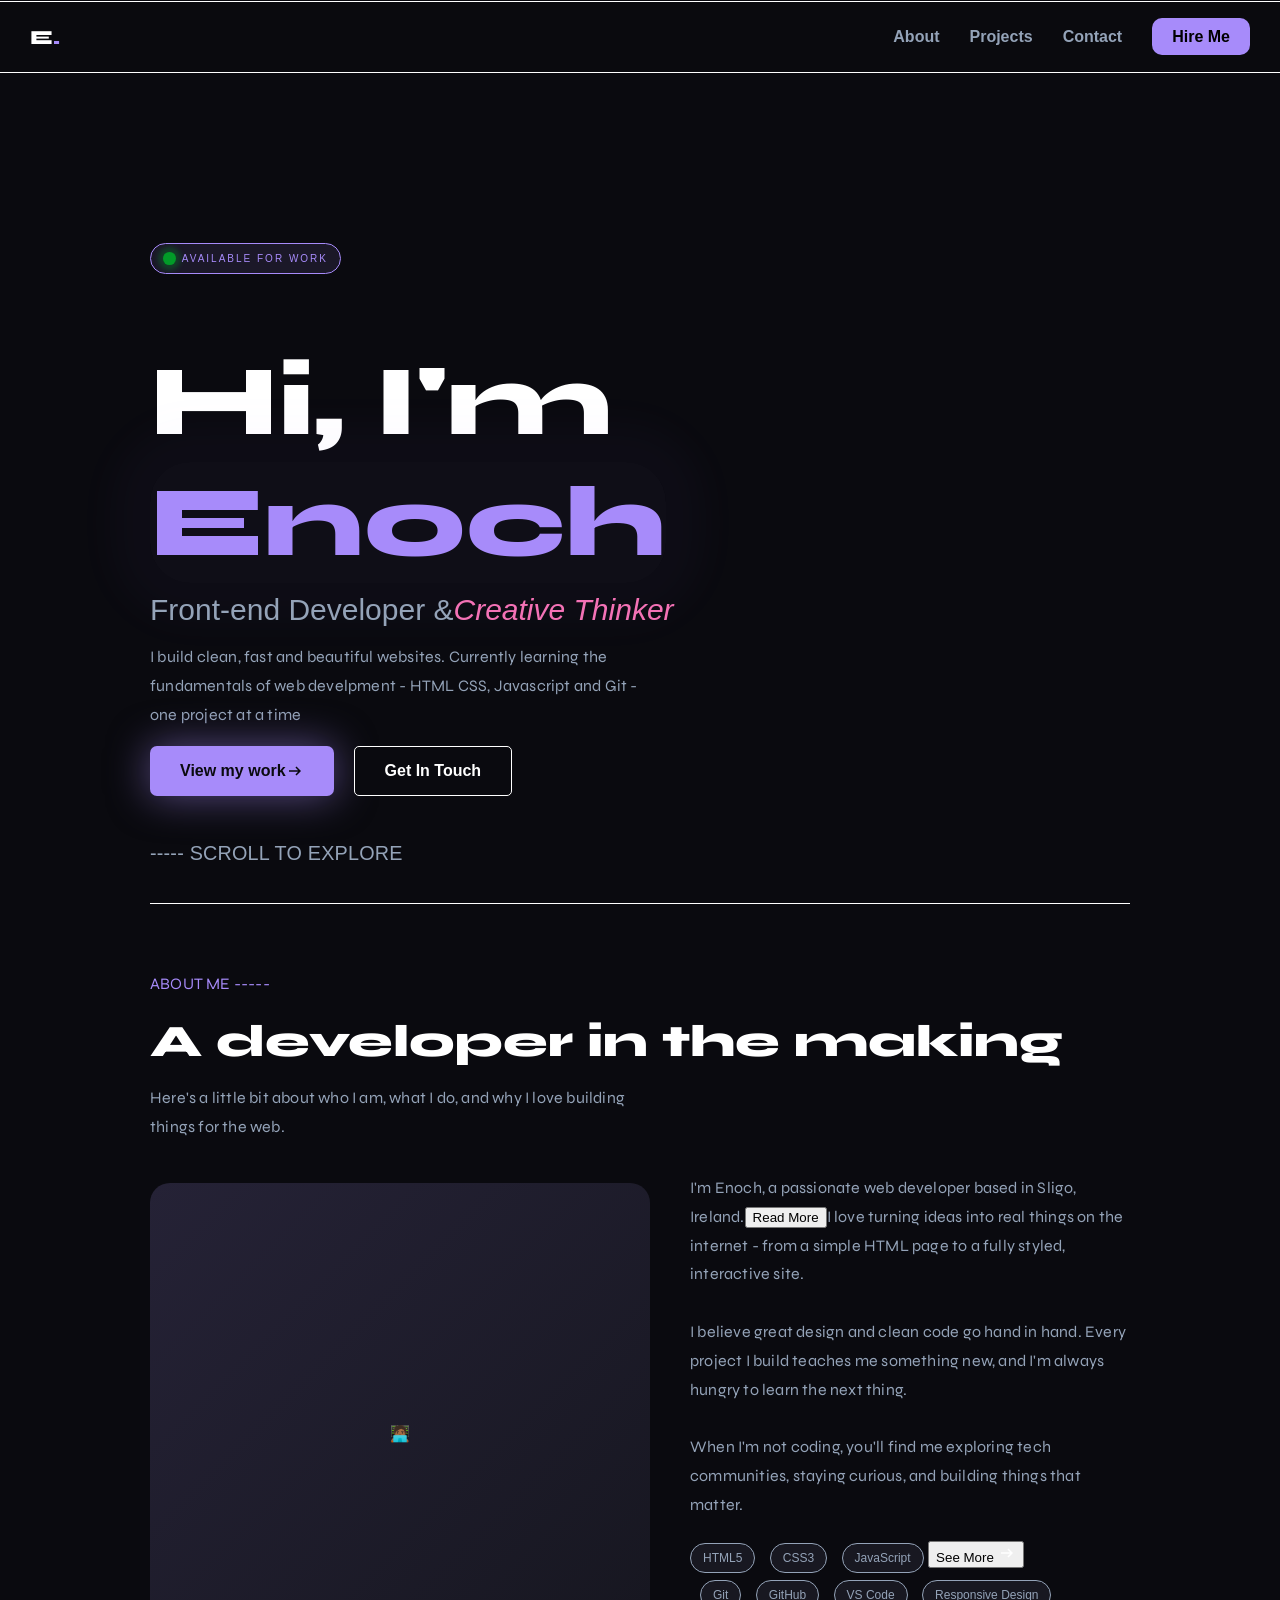
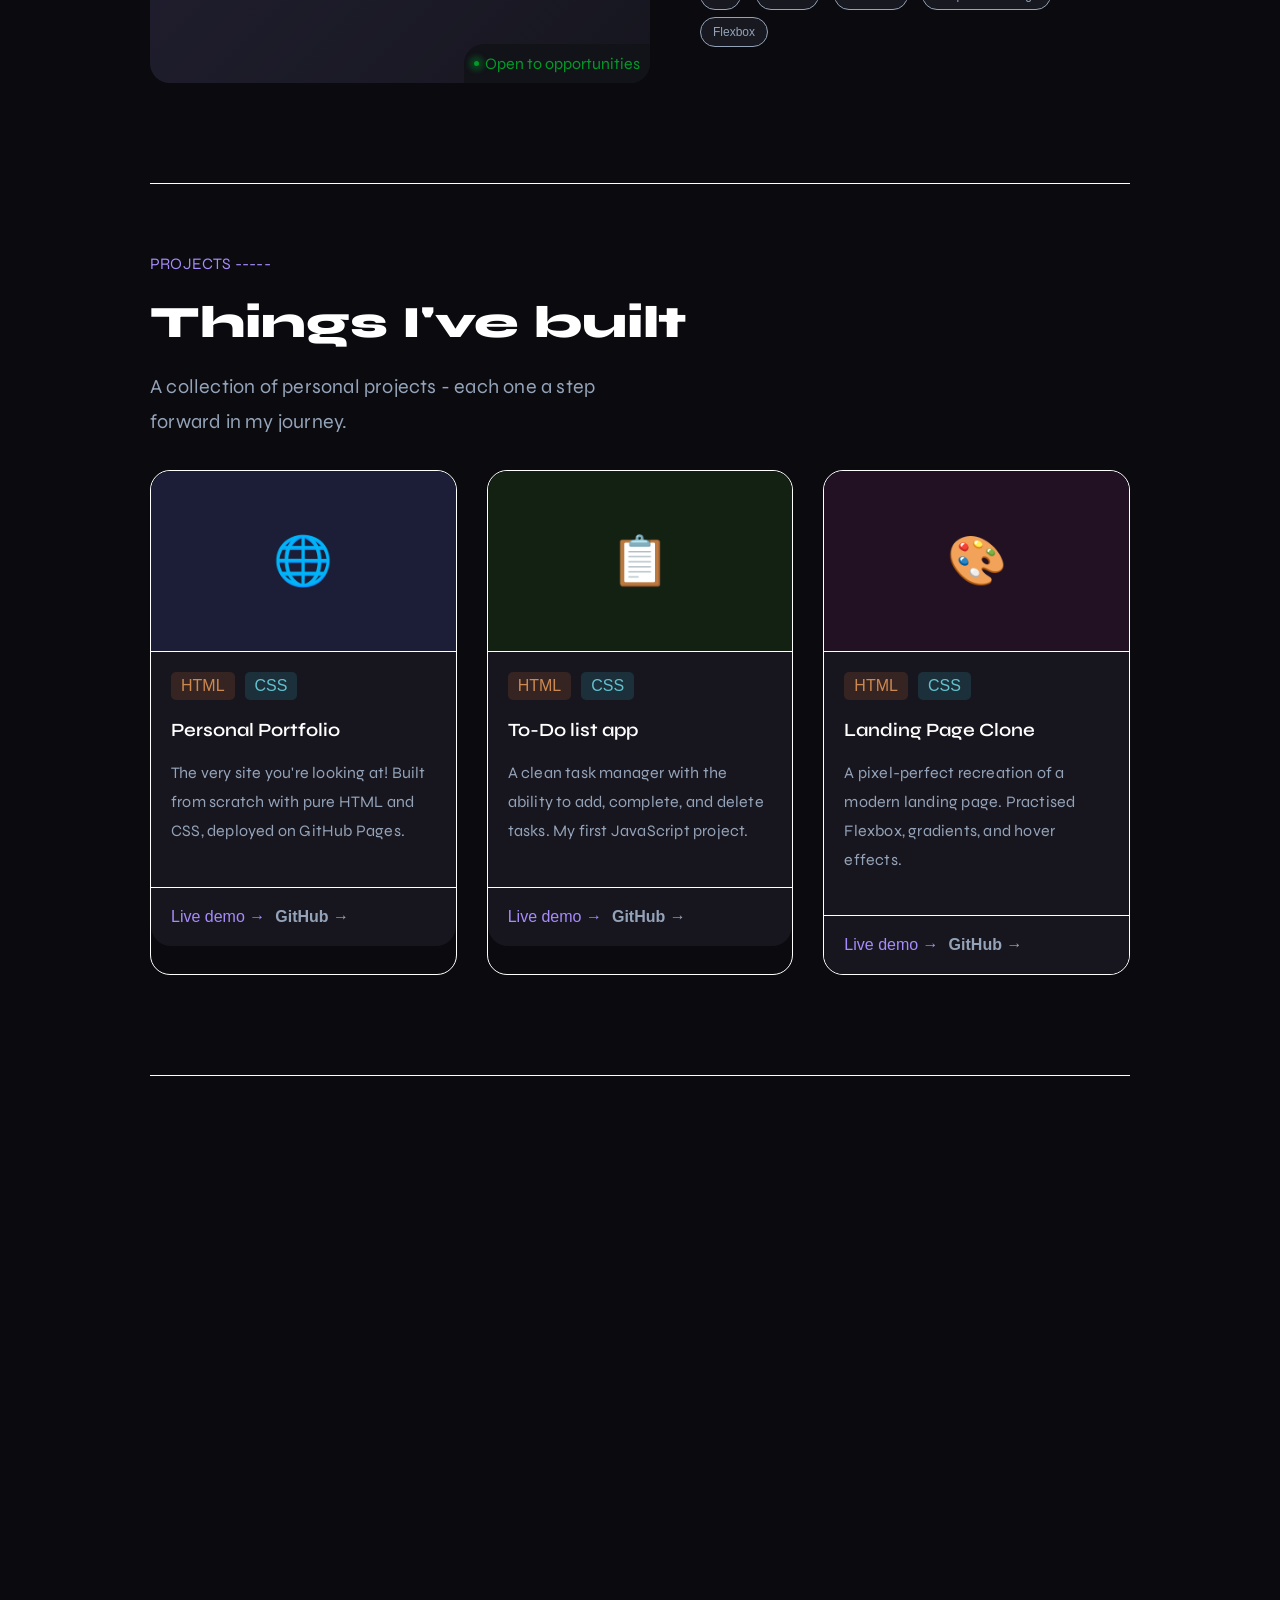
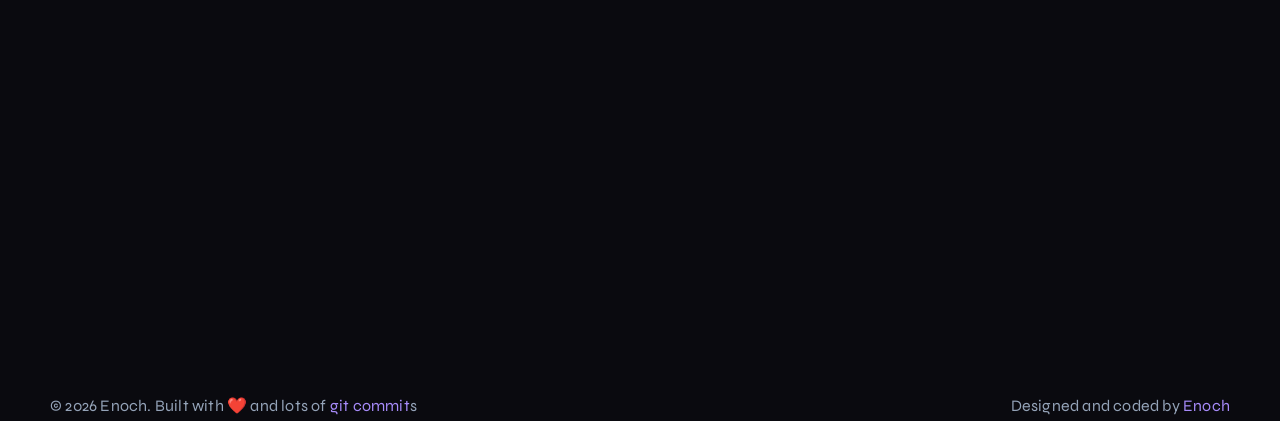
==== commit 0c112a3c: "Changed Lagos, Nigeria to Sligo Ireland" ====
--- a/index.html
+++ b/index.html
@@ -54,7 +54,7 @@
                 <div id="opportunities"><div class="online-dot"></div><span id="opportunities-text">Open to opportunities</span></div>
             </div>
             <div id="about-me-info-div">
-                <p id="about-me-info"><span>I'm Enoch, a passionate web developer based in Lagos, Nigeria.</span><button id="read-more-button" onclick="document.getElementById('about-me-info-detail').style.display = 'block'; document.getElementById('read-more-button').style.display = 'none';">Read More</button><span id="about-me-info-detail">I love turning ideas into real things on the internet - from a simple HTML page to a fully styled, interactive site. <br><br> I believe great design and clean code go hand in hand. Every project I build teaches me something new, and I'm always hungry to learn the next thing. <br><br> When I'm not coding, you'll find me exploring tech communities, staying curious, and building things that matter.</span></p>
+                <p id="about-me-info"><span>I'm Enoch, a passionate web developer based in Sligo, Ireland.</span><button id="read-more-button" onclick="document.getElementById('about-me-info-detail').style.display = 'block'; document.getElementById('read-more-button').style.display = 'none';">Read More</button><span id="about-me-info-detail">I love turning ideas into real things on the internet - from a simple HTML page to a fully styled, interactive site. <br><br> I believe great design and clean code go hand in hand. Every project I build teaches me something new, and I'm always hungry to learn the next thing. <br><br> When I'm not coding, you'll find me exploring tech communities, staying curious, and building things that matter.</span></p>
                 <ul id="list-of-skills" style="padding: 0;">
                     <li class="skill" style="margin-left: 0;">HTML5</li>
                     <li class="skill">CSS3</li>
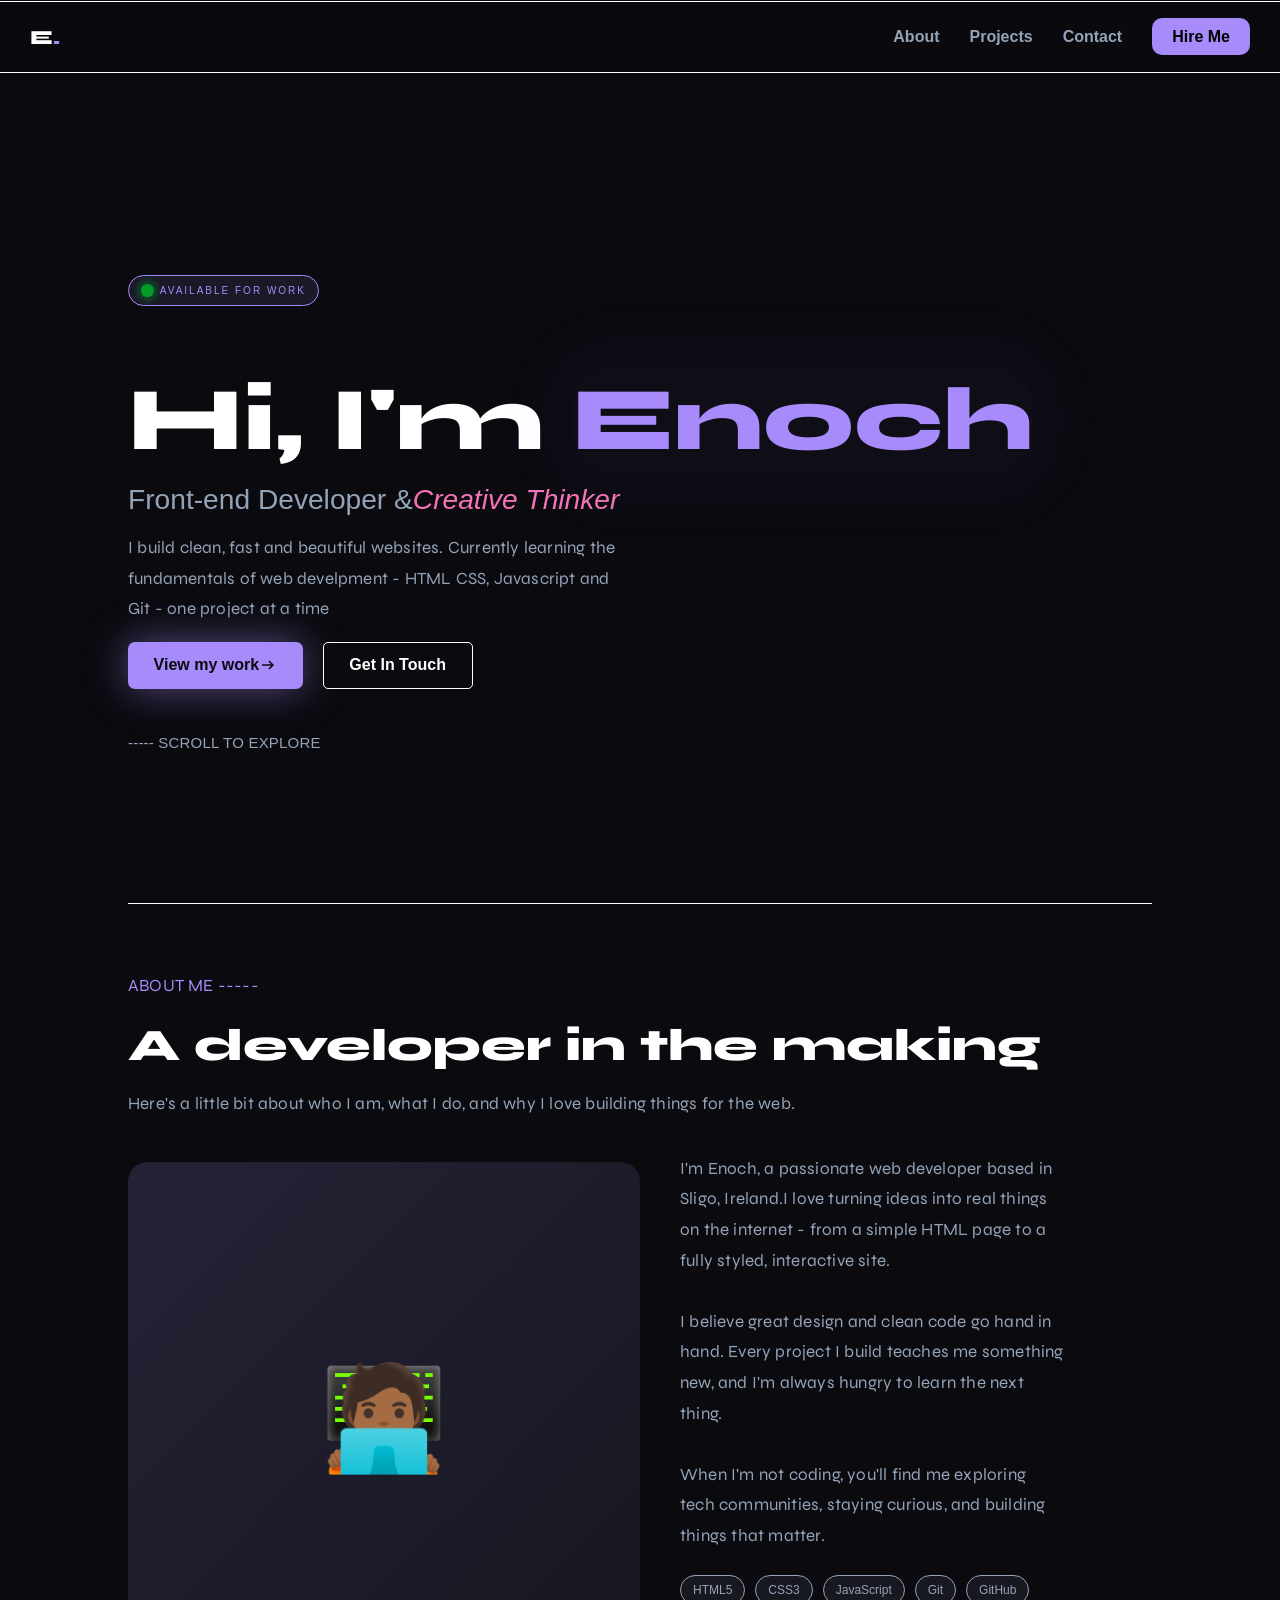
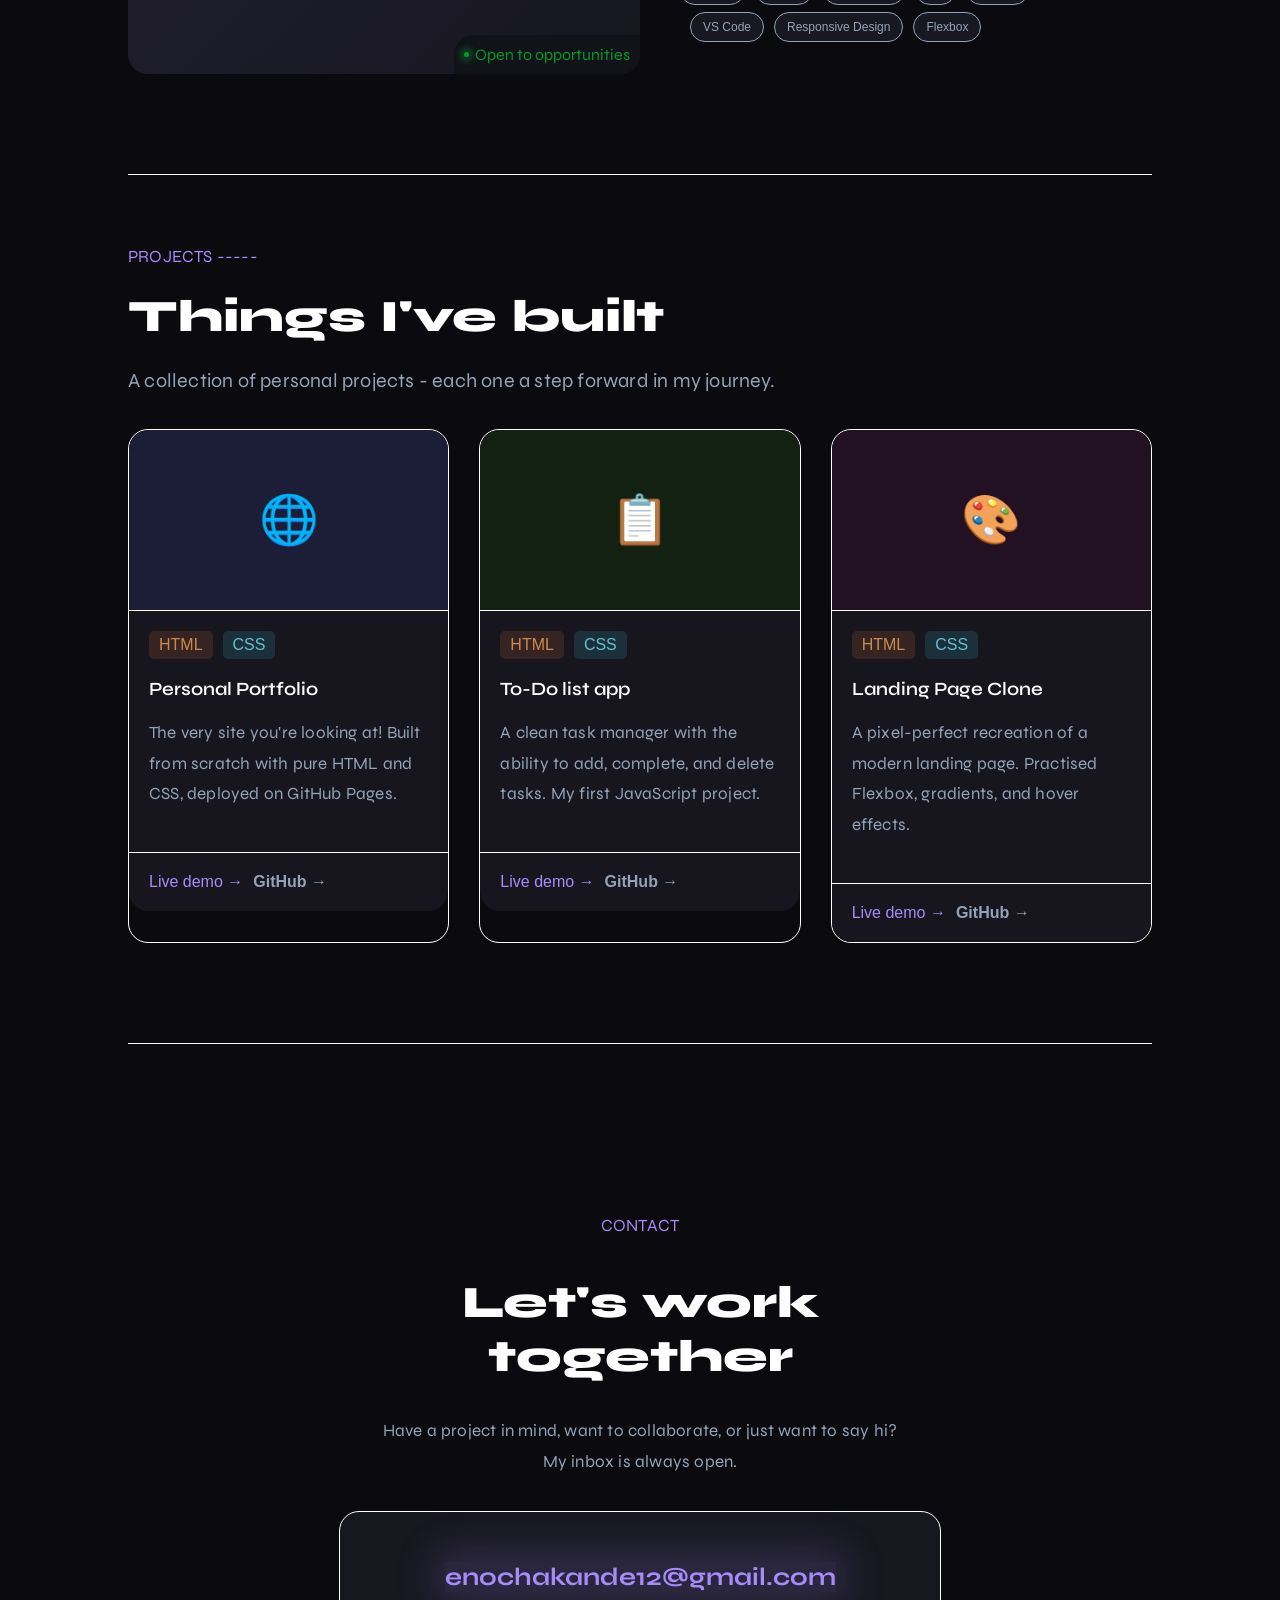
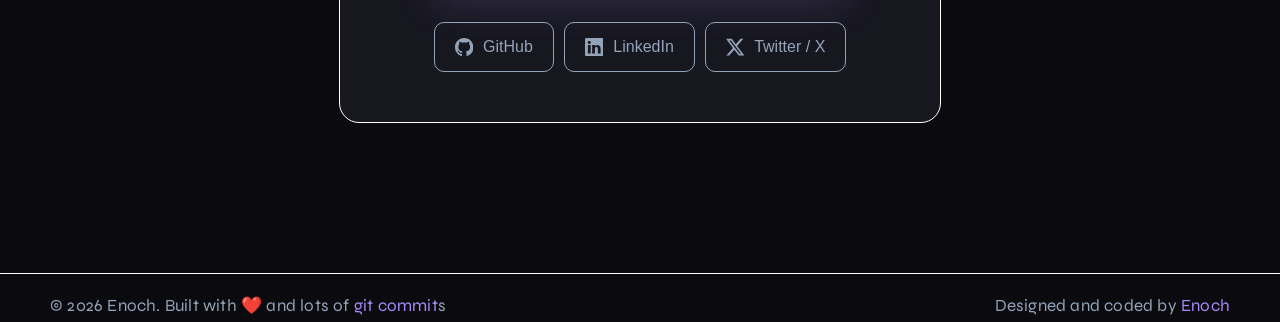
==== commit 3153d2c4: "fixed the moible veiw" ====
--- a/index.html
+++ b/index.html
@@ -12,17 +12,39 @@
 </head>
 
 <body>
-    <nav>
+    <nav id="desktop-nav">
 
         <div id="icon">E<span id="full-stop">.</span></div>
+        
         <ul>
-            <li><a href="#">About</a></li>
+            <li><a href="#space">About</a></li>
             <li><a href="#">Projects</a></li>
             <li><a href="#">Contact</a></li>
             <li><a href="#" id="hire-me">Hire Me</a></li>
         </ul>
+        
+    </nav>
+    <nav id="mobile-nav">
 
+        <div id="iconMobile">E<span id="full-stop">.</span></div>
+        <div id="menu-icon-container"><svg viewBox="0 0 24 24" fill="#ffffff" xmlns="http://www.w3.org/2000/svg" id="menu-icon"><g id="SVGRepo_bgCarrier" stroke-width="0"></g><g id="SVGRepo_tracerCarrier" stroke-linecap="round" stroke-linejoin="round"></g><g id="SVGRepo_iconCarrier"> <path d="M4 6H20M4 12H20M4 18H20" stroke="#ffffff" stroke-width="2" stroke-linecap="round" stroke-linejoin="round"></path> </g></svg></div>
+        <div id="close-icon-container" class="fade-out"><svg viewBox="0 0 24 24" fill="#ffffff" xmlns="http://www.w3.org/2000/svg" id="close-icon""><g id="SVGRepo_bgCarrier" stroke-width="0"></g><g id="SVGRepo_tracerCarrier" stroke-linecap="round" stroke-linejoin="round"></g><g id="SVGRepo_iconCarrier"> <path d="M20.7457 3.32851C20.3552 2.93798 19.722 2.93798 19.3315 3.32851L12.0371 10.6229L4.74275 3.32851C4.35223 2.93798 3.71906 2.93798 3.32854 3.32851C2.93801 3.71903 2.93801 4.3522 3.32854 4.74272L10.6229 12.0371L3.32856 19.3314C2.93803 19.722 2.93803 20.3551 3.32856 20.7457C3.71908 21.1362 4.35225 21.1362 4.74277 20.7457L12.0371 13.4513L19.3315 20.7457C19.722 21.1362 20.3552 21.1362 20.7457 20.7457C21.1362 20.3551 21.1362 19.722 20.7457 19.3315L13.4513 12.0371L20.7457 4.74272C21.1362 4.3522 21.1362 3.71903 20.7457 3.32851Z" fill="#ffffff"></path> </g></svg></div>
+        
+        
     </nav>
+    <div id="mobile-menu">
+        <ul style="padding: 0;">
+            <li><a href="#about-me">About</a></li>
+            <li><a href="#">Projects</a></li>
+            <li><a href="#">Contact</a></li>
+            <li><a href="#" id="hire-me">Hire Me</a></li>
+            <li><a href="https://github.com/enochAka">GitHub</a></li>
+            <li><a href="https://x.com">X / Twitter</a></li>
+            <li><a href="https://linkedin.com">LinkedIn</a></li>
+            <li><a href="mailto:enochakande12@gmail.com"></a></li>
+        </ul>
+    </div>
+
     <div id="hero">
         <div id="availability">
             <div class="online-dot" style="width: 1vw; height: 1vw;"></div>
@@ -44,6 +66,7 @@
         </div>
         <p id="scroll-prompt">----- SCROLL TO EXPLORE</p>
     </div>
+
     <div id="about-me">
         <p id="section-about-me-start">ABOUT ME -----</p>
         <h2 id="about-me-heading">A developer in the making</h2>
@@ -59,23 +82,16 @@
                     <li class="skill" style="margin-left: 0;">HTML5</li>
                     <li class="skill">CSS3</li>
                     <li class="skill">JavaScript</li>
-                    <button id="see-more-skills" onclick="document.getElementById('additional-skills').style.display = 'block'; document.getElementById('see-more-skills').style.display = 'none';"><span>See More</span>
-                        <svg class="arrow2" xmlns="http://www.w3.org/2000/svg" height="18px" viewBox="0 -960 960 960"
-                        width="18px" fill="white">
-                        <path d="m560-240-56-58 142-142H160v-80h486L504-662l56-58 240 240-240 240Z" />
-                    </svg>
-                    </button>
-                    <div id="additional-skills">
-                        <li class="skill">Git</li>
-                        <li class="skill">GitHub</li>
-                        <li class="skill">VS Code</li>
-                        <li class="skill">Responsive Design</li>
-                        <li class="skill">Flexbox</li>
-                    </div>
+                    <li class="skill">Git</li>
+                    <li class="skill">GitHub</li>
+                    <li class="skill">VS Code</li>
+                    <li class="skill">Responsive Design</li>
+                    <li class="skill">Flexbox</li>
                 </ul>
             </div>
         </div>
     </div>
+
     <div id="projects">
         <p id="section-projects-start">PROJECTS -----</p>
         <h2 id="projects-heading">Things I've built</h2>
@@ -89,7 +105,7 @@
                     <p class="project-explanation">The very site you're looking at! Built from scratch with pure HTML and CSS, deployed on GitHub Pages.</p>
                 </div>
                 <div class="project-footer">
-                    <a class="live-demo">Live demo →</a><a class="github">GitHub →</a>
+                    <a class="live-demo" href="#">Live demo →</a><a class="github" href="https://github.com/enochAka/Portfolio">GitHub →</a>
                 </div>
             </div>
             <div class="project-box">
@@ -100,7 +116,7 @@
                     <p class="project-explanation">A clean task manager with the ability to add, complete, and delete tasks. My first JavaScript project.</p>
                 </div>
                 <div class="project-footer">
-                    <a class="live-demo">Live demo →</a><a class="github">GitHub →</a>
+                    <a class="live-demo" href="commingsoon.html">Live demo →</a><a class="github" href="commingsoon.html">GitHub →</a>
                 </div>
             </div>
             <div class="project-box">
@@ -111,12 +127,11 @@
                     <p class="project-explanation">A pixel-perfect recreation of a modern landing page. Practised Flexbox, gradients, and hover effects.</p>
                 </div>
                 <div class="project-footer">
-                    <a class="live-demo">Live demo →</a><a class="github">GitHub →</a>
+                    <a class="live-demo" href="commingsoon.html">Live demo →</a><a class="github" href="commingsoon.html">GitHub →</a>
                 </div>
             </div>
         </div>
     </div>
-
     
     <div id="contact">
         <p id="section-contact-start">CONTACT</p>
@@ -125,20 +140,20 @@
         <div id="contact-div">
             <h3 id="email">enochakande12@gmail.com</h3>
             <div id="links">
-                <a href="github.com" id="github-link" class="contact-link"><svg aria-hidden="true" class="octicon octicon-mark-github" height="24" version="1.1" viewBox="0 0 16 16" width="24"><path fill-rule="evenodd" d="M8 0C3.58 0 0 3.58 0 8c0 3.54 2.29 6.53 5.47 7.59.4.07.55-.17.55-.38 0-.19-.01-.82-.01-1.49-2.01.37-2.53-.49-2.69-.94-.09-.23-.48-.94-.82-1.13-.28-.15-.68-.52-.01-.53.63-.01 1.08.58 1.23.82.72 1.21 1.87.87 2.33.66.07-.52.28-.87.51-1.07-1.78-.2-3.64-.89-3.64-3.95 0-.87.31-1.59.82-2.15-.08-.2-.36-1.02.08-2.12 0 0 .67-.21 2.2.82.64-.18 1.32-.27 2-.27.68 0 1.36.09 2 .27 1.53-1.04 2.2-.82 2.2-.82.44 1.1.16 1.92.08 2.12.51.56.82 1.27.82 2.15 0 3.07-1.87 3.75-3.65 3.95.29.25.54.73.54 1.48 0 1.07-.01 1.93-.01 2.2 0 .21.15.46.55.38A8.013 8.013 0 0 0 16 8c0-4.42-3.58-8-8-8z"></path>
+                <a href="https://github.com/enochAka" id="github-link" class="contact-link"><svg aria-hidden="true" class="octicon octicon-mark-github" height="24" version="1.1" viewBox="0 0 16 16" width="24"><path fill-rule="evenodd" d="M8 0C3.58 0 0 3.58 0 8c0 3.54 2.29 6.53 5.47 7.59.4.07.55-.17.55-.38 0-.19-.01-.82-.01-1.49-2.01.37-2.53-.49-2.69-.94-.09-.23-.48-.94-.82-1.13-.28-.15-.68-.52-.01-.53.63-.01 1.08.58 1.23.82.72 1.21 1.87.87 2.33.66.07-.52.28-.87.51-1.07-1.78-.2-3.64-.89-3.64-3.95 0-.87.31-1.59.82-2.15-.08-.2-.36-1.02.08-2.12 0 0 .67-.21 2.2.82.64-.18 1.32-.27 2-.27.68 0 1.36.09 2 .27 1.53-1.04 2.2-.82 2.2-.82.44 1.1.16 1.92.08 2.12.51.56.82 1.27.82 2.15 0 3.07-1.87 3.75-3.65 3.95.29.25.54.73.54 1.48 0 1.07-.01 1.93-.01 2.2 0 .21.15.46.55.38A8.013 8.013 0 0 0 16 8c0-4.42-3.58-8-8-8z"></path>
 </svg><span>GitHub</span></a>
-                <a href="linkedin.com" id="linkedin-link" class="contact-link"><svg xmlns="http://www.w3.org/2000/svg" width="16" height="16" fill="currentColor" class="bi bi-linkedin" viewBox="0 0 16 16">
+                <a href="https://www.linkedin.com/" id="linkedin-link" class="contact-link"><svg xmlns="http://www.w3.org/2000/svg" width="16" height="16" fill="currentColor" class="bi bi-linkedin" viewBox="0 0 16 16">
   <path d="M0 1.146C0 .513.526 0 1.175 0h13.65C15.474 0 16 .513 16 1.146v13.708c0 .633-.526 1.146-1.175 1.146H1.175C.526 16 0 15.487 0 14.854zm4.943 12.248V6.169H2.542v7.225zm-1.2-8.212c.837 0 1.358-.554 1.358-1.248-.015-.709-.52-1.248-1.342-1.248S2.4 3.226 2.4 3.934c0 .694.521 1.248 1.327 1.248zm4.908 8.212V9.359c0-.216.016-.432.08-.586.173-.431.568-.878 1.232-.878.869 0 1.216.662 1.216 1.634v3.865h2.401V9.25c0-2.22-1.184-3.252-2.764-3.252-1.274 0-1.845.7-2.165 1.193v.025h-.016l.016-.025V6.169h-2.4c.03.678 0 7.225 0 7.225z"/>
 </svg><span>LinkedIn</span></a>
-                <a href="x.com" id="x-link" class="contact-link"><svg xmlns="http://www.w3.org/2000/svg" width="16" height="16" fill="currentColor" class="bi bi-twitter-x" viewBox="0 0 16 16">
+                <a href="https://x.com/" id="x-link" class="contact-link"><svg xmlns="http://www.w3.org/2000/svg" width="16" height="16" fill="currentColor" class="bi bi-twitter-x" viewBox="0 0 16 16">
   <path d="M12.6.75h2.454l-5.36 6.142L16 15.25h-4.937l-3.867-5.07-4.425 5.07H.316l5.733-6.57L0 .75h5.063l3.495 4.633L12.601.75Zm-.86 13.028h1.36L4.323 2.145H2.865z"/>
 </svg><span>Twitter / X</span></a>
             </div>
         </div>
     </div>
 
+    <div id="space"></div>
 
-    <div id="space"></div>
     <footer>
         <p id="left-footer">&copy 2026 Enoch. Built with ❤️ and lots of <span style="color: #a78bfa;">git commit</span>s</p>
         <p id="right-footer">Designed and coded by <span style="color: #a78bfa;">Enoch</span></p>
--- a/style.css
+++ b/style.css
@@ -1,1190 +1,1430 @@
 @media (min-width: 769px) {
-    body {
+  body {
     margin: 0;
     background-color: #0a0a0f;
-    font-family: 'DM Sans', sans-serif;
+    font-family: "DM Sans", sans-serif;
     color: white;
-    }
-
-    #hero {
-        display: flex;
-        flex-direction: column;
-        border-bottom: #ffffff solid 1px;
-        height: calc(100vh - 70.4px - 100px - 170.4px);
-        margin-left: 150px;
-        margin-right: 150px;
-        padding-top: 170.4px;
-        padding-bottom: 100px;
-        justify-content: space-between;
-    }
-
-    #icon {
-        color: #ffffff;
-        font-family: "Syne", sans-serif;
-        font-weight: 800;
-        font-size: 20px;
-        cursor: pointer;
-    }
-
-    #full-stop {
-        color: #a78bfa;
-    }
-
-    nav {
-        margin-top: 1px;
-        position: sticky;
-        top: 0;
-        align-items: center;
-        padding: 10px 30px 10px 30px;
-        display: flex;
-        justify-content: space-between;
-        border-bottom: 1px white solid;
-        border-top: 1px white solid;
-        background-color: rgba(10, 10, 15, 0.7);
-        z-index: 999;
-    }
-
-    nav > ul {
-        
-        display: flex;
-    }
-
-    li {
-        margin-left: 30px;
-        list-style: none;
-    }
-
-    a {
-        font-family: 'DM Sans', sans-serif;
-        text-decoration: none;
-        color: #94a3b8;
-        font-weight: 550;
-        transition: 0.2s;
-    }
-
-    a:hover {
-        color: white;
-
-    }
-
-    #hire-me {
-
-        background-color: #a78bfa;
-        padding: 10px 20px 10px 20px;
-        border-radius: 10px;
-        color: black;
-        font-weight: 600;
-    }
-
-    #hire-me:hover {
-        color: white;
-        background-color: #f472b6;
-    }
-
-    #availability {
-        display:flex;
-        gap: 6px;
-        align-items: center;
-        border: #a78bfa 1px solid;
-        background-color: #1b1828;
-        color: #a78bfa;
-        padding: 8px 12px 8px 12px;
-        letter-spacing: 2px;
-        width: fit-content;
-        border-radius: 20px;
-        font-family: "DM Sans", sans-serif;
-        font-weight: 400;
-        overflow: visible;
-        font-size: 10px;
-    }
-
-    #greeting {
-        font-family: "Syne", sans-serif;
-        font-weight: 800;
-        font-size: 100px;
-        margin-bottom: 10px;
-    }
-
-    #greeting #name {
-        color: #a78bfa;
-        box-shadow: 0 0 40px 40px rgba(167,139,250, 0.03);
-        background-color: rgba(167, 139, 250, 0.03);
-        border-radius: 40px;
-    }
-
-    #description {
-        font-family: 'DM Sans', sans-serif;
-        font-weight: 500;
-        color: #94a3b8;
-        font-size: 30px;
-        margin-top: 0px;
-    }
-
-    #description-detail {
-        font-family: 'Syne', sans-serif;
-        color: #94a3b8;
-        font-weight: 400;
-        max-width: 500px;
-        line-height: 1.8;
-        letter-spacing: 0.2px;
-    }
-
-    #quick-action {
-        display: flex;
-    }
-
-    #view-arrow {
-        display: flex;
-        justify-items: center;
-        gap: 3px;
-    }
-
-    #view-prompt {
-        background-color: #a78bfa;
-        color: #0a0a0f;
-        padding: 15px 30px 15px 30px;
-        font-weight: 550;
-        border-radius: 7px; 
-        display: flex;
-        align-items: center;
-        max-width: fit-content;
-        box-shadow: 0 0 40px rgba(167,139,250, 0.5);
-        transition: transform 0.2s, box-shadow 0.2s;
-    }
-
-    #view-prompt:hover {
-        transform: translateY(-2px);
-        box-shadow: 0 8px 40px rgba(167,139,250,0.4)
-    }
-
-    #view-prompt:active {
-        transform: scale(0.97);
-        transition: 0.5s;
-    }
-
-    #creative-thinker {
-        color: #f472b6;
-    }
-
-    #get-in-touch-prompt {
-        margin-left: 20px;
-        padding: 15px 30px 15px 30px;
-        background-color: #0a0a0f;
-        color: #ffffff;
-        font-weight: 550;
-        border: #ffffff solid 0.5px;
-        border-radius: 5px;
-        transition: 0.3s;
-    }
-
-    #get-in-touch-prompt:hover {
-        color: #a78bfa;
-        border: #a78bfa solid 0.5px;
-    }
-
-    #scroll-prompt {
-        color: #94a3b8;
-        font-family: "DM Sans", sans-serif;
-        font-weight: 300;
-        font-size: 2.2vh;
-        margin-top: 40px;
-    }
-
-    #about-me {
-        display: flex;
-        flex-direction: column;
-        border-bottom: #ffffff solid 1px;;
-        height: calc(100vh - 150px);
-        margin-left: 150px;
-        margin-right: 150px;
-        padding-top: 50px;
-        padding-bottom: 100px;
-        justify-content: space-between;
-        height: fit-content;
-    }
-
-    .online-dot {
-        background: rgb(2, 155, 40);
-        width: 5px;
-        height: 5px;
-        border-radius: 50%;
-        box-shadow: 0 0 5px 5px rgba(2, 155, 40, 0.3);
-        animation: online 2s ease-in-out infinite;
-    }
-
-    .line {
-        width: 20px;
-        height: 1px;
-        background-color: #94a3b8;
-    }
-
-    h2 {
-        font-family: "Syne", sans-serif;
-        font-weight: 800;
-        font-size: 45px;
-        margin: 0;
-    }
-
-    p {
-        font-family: 'Syne', sans-serif;
-        color: #94a3b8;
-        font-weight: 400;
-        max-width: 500px;
-        line-height: 1.8;
-        letter-spacing: 0.2px;
-    }
-
-    #about-me-img {
-        width: 500px;
-        height: 500px;
-        background: linear-gradient(to bottom right, #252236, #16161f);
-        position: relative;
-        border-radius: 20px;
-        min-width: 500px;
-        margin-top: 25px;
-    }
-
-    #about-me-info-div {
-        max-width: 500px;
-    }
-
-    #main-img {
-        position: absolute;
-        top: 50%;
-        left: 50%;
-        transform: translate(-50%, -50%);
-    }
-
-    #opportunities {
-        display: flex;
-        align-items: center;
-        padding: 10px;
-        background-color: #121219;
-        width: fit-content;
-        position: absolute;
-        bottom: 0;
-        right: 0;
-        gap: 6px;
-        border-top-left-radius: 20px;
-        border-bottom-right-radius: 20px;
-    }
-
-    #opportunities-text {
-        color: #029b28;
-        font-family: "Syne", sans-serif;
-    }
-
-    #row-box {
-        display: flex;
-        align-content: space-evenly;
-        gap: 40px;
-    }
-
-    #section-about-me-start {
-        color: #a78bfa;
-        font-family: "Syne", sans-serif;
-    }
-
-    .skill {
-        border: #94a3b8 1px solid;
-        border-radius: 30px;
-        padding: 7px 12px 7px 12px;
-        white-space: nowrap;
-        display: inline-block;
-        background-color: #181821;
-        font-weight: 200;
-        font-size: 12px;
-        color: #94a3b8;
-        margin-left: 10px;
-        margin-top: 7px;
-        transition: 0.5s;
-    }
-
-    .skill:hover {
-        border: #a78bfa 1px solid;
-        color: #a78bfa;
-    }
-
-    #list-of-skils {
-        width: 500px;    
-    }
-
-
-    @keyframes online {
-        0%   { box-shadow: 0 0 5px 5px rgba(2, 155, 40, 0.3); }
-        50%  { box-shadow: 0 0 5px 5px rgba(4, 188, 47, 0.5); }
-        100% { box-shadow: 0 0 5px 5px rgba(2, 125, 33, 0.3); }
-    }
-
-    @keyframes float-in {
-        0% {opacity: 0; transform: translateY(20px);}
-        100% {opacity: 1; transform: translateY(0);}
-    }
-
-    #projects {
-        display: flex;
-        flex-direction: column;
-        border-bottom: #ffffff solid 1px;;
-        height: calc(100vh - 150px);
-        margin-left: 150px;
-        margin-right: 150px;
-        padding-top: 50px;
-        padding-bottom: 100px;
-        justify-content: space-between;
-        height: fit-content;
-    }
-
-    #section-projects-start {
-        color: #a78bfa;
-        font-family: "Syne", sans-serif;
-    }
-
-    #project-boxes {
-        display: flex;
-        gap: 30px;
-    }
-
-    .project-box {
-        width: 375px;
-        border: 1px white solid;
-        border-radius: 20px;
-    }
-
-    .project-image {
-        font-size: 50px;
-        align-items: center;
-        justify-content: center;
-        display: flex;
-        align-items: center;
-        justify-content: center;
-        font-size: 3rem;
-        border-bottom: 1px solid var(--border);
-        position: relative;
-        overflow: hidden;
-        height: 180px;
-        border-bottom: white 1px solid;
-        border-top-right-radius: 20px;
-        border-top-left-radius: 20px;
-    }
-
-    .languages {
-        display: flex;
-    }
-
-    .HTML-language {
-        padding: 5px 10px;
-        border-radius: 5px;
-        color: #cb8850;
-        background-color: #352421;
-        margin: 0;
-    }
-
-    .CSS-language {
-        padding: 5px 10px;
-        border-radius: 5px;
-        color: #63c1ce;
-        background-color: #1b303a;
-        margin-left: 10px;
-    }
-
-    .project-title {
-        font-weight: 600;
-        font-family: 'Syne', sans-serif;
-    }
-
-    .project-content {
-        background-color: #17161f;
-        padding-bottom: 50px;
-        justify-content: center;
-        padding: 20px 20px 25px 20px;
-        border-bottom: white 1px solid;
-    }
-
-    #project-portfolio {
-        background-color: #1b1e36;
-    }
-
-    #project-to-do-app {
-        background-color: #132112;
-    }
-
-    #project-clone {
-        background-color: #221122;
-    }
-
-    .project-footer {
-        font-family: 'Syne', sans-serif;
-        padding: 20px;
-        background-color: #17161f;
-        border-bottom-right-radius: 20px;
-        border-bottom-left-radius: 20px;
-        display: flex;
-        gap: 10px;
-        
-    }
-
-    .live-demo {
-        color: #a78bfa;
-        font-weight: 500;
-        cursor: pointer;
-    }
-
-    .live-demo:hover {
-        color: #f472b6;
-    }
-
-    .github {
-        cursor: pointer;
-    }
-
-    #contact {
-        display: flex;
-        flex-direction: column;
-        height: calc(100vh - 300px - 70.4px);
-        padding-top: 150px;
-        padding-bottom: 150px;
-        justify-content: space-between;
-        align-items: center;
-        position: relative;
-        border-bottom: #ffffff solid 1px;
-    }
-
-    #contact-text {
-        text-align: center;
-    }
-
-    #section-contact-start {
-        color: #a78bfa;
-    }
-
-    #contact-heading {
-        text-align: center;
-    }
-
-    #contact-div {
-        width: 600px;
-        background-color: #171720;
-        border: white 1px solid;
-        border-radius: 20px;
-        display: flex;
-        flex-direction: column;
-        align-items: center;
-        padding-top: 50px;
-        padding-bottom: 50px;
-    }
-
-    #email {
-        font-family: 'Syne', sans-serif;
-        font-weight: 700;
-        font-size: 25px;
-        color: #a78bfa;
-        margin-top: 0;
-        margin-bottom: 30px;
-        box-shadow: 0 0 40px 10px rgba(167,139,250,0.2);
-        background-color: rgba(167,139,250,0.13);
-    }
-
-    #links {
-        display: flex;
-        gap: 10px;
-    }
-
-    .contact-link {
-        width: fit-content;
-        all: unset;
-        cursor: pointer;
-        border-radius: 10px;
-        border: #94a3b8 1px solid;
-        padding: 15px 20px;
-        display: flex;
-        align-items: center;
-        color: #94a3b8;
-        height: fit-content;
-        transition: 0.2s;
-    }
-
-    .contact-link:hover {
-        color: white;
-        border: white 1px solid;
-        .octicon-mark-github{fill: white;}
-        .bi-linkedin{fill: white;}
-        .bi-twitter-x{fill: white;}
-    }
-
+  }
+
+  #hero {
+    display: flex;
+    flex-direction: column;
+    border-bottom: #ffffff solid 1px;
+    height: calc(100vh - 70.4px - 100px - 170.4px);
+    margin-left: 10vw;
+    margin-right: 10vw;
+    padding-top: 170.4px;
+    padding-bottom: 100px;
+    justify-content: center;
+  }
+
+  #icon {
+    color: #ffffff;
+    font-family: "Syne", sans-serif;
+    font-weight: 800;
+    font-size: 20px;
+    cursor: pointer;
+  }
+
+  #full-stop {
+    color: #a78bfa;
+  }
+
+  nav {
+    margin-top: 1px;
+    position: sticky;
+    top: 0;
+    align-items: center;
+    padding: 10px 30px 10px 30px;
+    display: flex;
+    justify-content: space-between;
+    border-bottom: 1px white solid;
+    border-top: 1px white solid;
+    background-color: rgba(10, 10, 15, 0.7);
+    z-index: 999;
+  }
+
+  nav > ul {
+    display: flex;
+  }
+
+  li {
+    margin-left: 30px;
+    list-style: none;
+  }
+
+  a {
+    font-family: "DM Sans", sans-serif;
+    text-decoration: none;
+    color: #94a3b8;
+    font-weight: 550;
+    transition: 0.2s;
+  }
+
+  a:hover {
+    color: white;
+  }
+
+  #hire-me {
+    background-color: #a78bfa;
+    padding: 10px 20px 10px 20px;
+    border-radius: 10px;
+    color: black;
+    font-weight: 600;
+  }
+
+  #hire-me:hover {
+    color: white;
+    background-color: #f472b6;
+  }
+
+  #availability {
+    display: flex;
+    gap: 6px;
+    align-items: center;
+    border: #a78bfa 1px solid;
+    background-color: #1b1828;
+    color: #a78bfa;
+    padding: 8px 12px 8px 12px;
+    letter-spacing: 2px;
+    width: fit-content;
+    border-radius: 20px;
+    font-family: "DM Sans", sans-serif;
+    font-weight: 400;
+    overflow: visible;
+    font-size: 10px;
+  }
+
+  #greeting {
+    font-family: "Syne", sans-serif;
+    font-weight: 800;
+    font-size: 7vw;
+    margin-bottom: 10px;
+    display: flex;
+  }
+
+  #greeting #name {
+    color: #a78bfa;
+    box-shadow: 0 0 40px 40px rgba(167, 139, 250, 0.03);
+    background-color: rgba(167, 139, 250, 0.03);
+    border-radius: 40px;
+  }
+
+  #description {
+    font-family: "DM Sans", sans-serif;
+    font-weight: 500;
+    color: #94a3b8;
+    font-size: 2.2vw;
+    margin-top: 0px;
+  }
+
+  #description-detail {
+    font-family: "Syne", sans-serif;
+    color: #94a3b8;
+    font-weight: 400;
+    max-width: 500px;
+    line-height: 1.8;
+    letter-spacing: 0.2px;
+  }
+
+  #quick-action {
+    display: flex;
+  }
+
+  #view-arrow {
+    display: flex;
+    justify-items: center;
+    gap: 3px;
+  }
+
+  #view-prompt {
+    background-color: #a78bfa;
+    color: #0a0a0f;
+    padding: 1.5vh 2vw;
+    font-weight: 550;
+    border-radius: 7px;
+    display: flex;
+    align-items: center;
+    max-width: fit-content;
+    box-shadow: 0 0 40px rgba(167, 139, 250, 0.5);
+    transition:
+      transform 0.2s,
+      box-shadow 0.2s;
+  }
+
+  #view-prompt:hover {
+    transform: translateY(-2px);
+    box-shadow: 0 8px 40px rgba(167, 139, 250, 0.4);
+  }
+
+  #view-prompt:active {
+    transform: scale(0.97);
+    transition: 0.5s;
+  }
+
+  #creative-thinker {
+    color: #f472b6;
+  }
+
+  #get-in-touch-prompt {
+    margin-left: 20px;
+    padding: 1.5vh 2vw;
+    background-color: #0a0a0f;
+    color: #ffffff;
+    font-weight: 550;
+    border: #ffffff solid 0.5px;
+    border-radius: 5px;
+    transition: 0.3s;
+  }
+
+  #get-in-touch-prompt:hover {
+    color: #a78bfa;
+    border: #a78bfa solid 0.5px;
+  }
+
+  #scroll-prompt {
+    color: #94a3b8;
+    font-family: "DM Sans", sans-serif;
+    font-weight: 300;
+    font-size: clamp(10px, 1.5vw, 15px);
+    margin-top: 40px;
+  }
+
+  #about-me {
+    display: flex;
+    flex-direction: column;
+    border-bottom: #ffffff solid 1px;
+    margin-left: 10vw;
+    margin-right: 10vw;
+    padding-top: 50px;
+    padding-bottom: 100px;
+    justify-content: space-between;
+    height: fit-content;
+  }
+
+  .online-dot {
+    background: rgb(2, 155, 40);
+    width: 5px;
+    height: 5px;
+    border-radius: 50%;
+    box-shadow: 0 0 5px 5px rgba(2, 155, 40, 0.3);
+    animation: online 2s ease-in-out infinite;
+  }
+
+  .line {
+    width: 20px;
+    height: 1px;
+    background-color: #94a3b8;
+  }
+
+  h2 {
+    font-family: "Syne", sans-serif;
+    font-weight: 800;
+    font-size: 45px;
+    margin: 0;
+  }
+
+  p {
+    font-family: "Syne", sans-serif;
+    color: #94a3b8;
+    font-weight: 400;
+    line-height: 1.8;
+    letter-spacing: 0.2px;
+    font-size: clamp(10px, 1.5vw, 17px);
+  }
+
+  #about-me-img {
+    width: 40vw;
+    height: 40vw;
+    background: linear-gradient(to bottom right, #252236, #16161f);
+    position: relative;
+    border-radius: 20px;
+    margin-top: 25px;
+  }
+
+  #about-me-info-div {
+    max-width: 30vw;
+  }
+
+  #read-more-button {
+    display: none;
+  }
+
+  #see-more-skills {
+    display: none;
+  }
+
+  #main-img {
+    position: absolute;
+    font-size: 8vw;
+    top: 50%;
+    left: 50%;
+    transform: translate(-50%, -50%);
+  }
+
+  #opportunities {
+    display: flex;
+    align-items: center;
+    padding: 10px;
+    background-color: #121219;
+    width: fit-content;
+    position: absolute;
+    bottom: 0;
+    right: 0;
+    gap: 6px;
+    border-top-left-radius: 20px;
+    border-bottom-right-radius: 20px;
+  }
+
+  #opportunities-text {
+    color: #029b28;
+    font-family: "Syne", sans-serif;
+  }
+
+  #row-box {
+    display: flex;
+    align-content: space-evenly;
+    gap: 40px;
+  }
+
+  #section-about-me-start {
+    color: #a78bfa;
+    font-family: "Syne", sans-serif;
+  }
+
+  #list-of-skills {
+    display: flex;
+    flex-wrap: wrap;
+    padding: 0;
+    margin: 0;
+  }
+
+  .skill {
+    border: #94a3b8 1px solid;
+    border-radius: 30px;
+    padding: 7px 12px;
+    white-space: nowrap;
+    display: inline-block;
+    background-color: #181821;
+    font-weight: 200;
+    font-size: 12px;
+    color: #94a3b8;
+    margin-left: 10px;
+    margin-top: 7px;
+    transition: 0.5s;
+    height: fit-content;
+  }
+
+  @keyframes online {
+    0% {
+      box-shadow: 0 0 5px 5px rgba(2, 155, 40, 0.3);
+    }
+    50% {
+      box-shadow: 0 0 5px 5px rgba(4, 188, 47, 0.5);
+    }
+    100% {
+      box-shadow: 0 0 5px 5px rgba(2, 125, 33, 0.3);
+    }
+  }
+
+  @keyframes float-in {
+    0% {
+      opacity: 0;
+      transform: translateY(20px);
+    }
+    100% {
+      opacity: 1;
+      transform: translateY(0);
+    }
+  }
+
+  #projects {
+    display: flex;
+    flex-direction: column;
+    border-bottom: #ffffff solid 1px;
+    height: calc(100vh - 150px);
+    margin-left: 10vw;
+    margin-right: 10vw;
+    padding-top: 50px;
+    padding-bottom: 100px;
+    justify-content: space-between;
+    height: fit-content;
+  }
+
+  #section-projects-start {
+    color: #a78bfa;
+    font-family: "Syne", sans-serif;
+  }
+
+  #project-boxes {
+    display: flex;
+    gap: 30px;
+  }
+
+  .project-box {
+    width: 375px;
+    border: 1px white solid;
+    border-radius: 20px;
+  }
+
+  .project-image {
+    font-size: 50px;
+    align-items: center;
+    justify-content: center;
+    display: flex;
+    align-items: center;
+    justify-content: center;
+    font-size: 3rem;
+    border-bottom: 1px solid var(--border);
+    position: relative;
+    overflow: hidden;
+    height: 180px;
+    border-bottom: white 1px solid;
+    border-top-right-radius: 20px;
+    border-top-left-radius: 20px;
+  }
+
+  .languages {
+    display: flex;
+  }
+
+  .HTML-language {
+    padding: 5px 10px;
+    border-radius: 5px;
+    color: #cb8850;
+    background-color: #352421;
+    margin: 0;
+  }
+
+  .CSS-language {
+    padding: 5px 10px;
+    border-radius: 5px;
+    color: #63c1ce;
+    background-color: #1b303a;
+    margin-left: 10px;
+  }
+
+  .project-title {
+    font-weight: 600;
+    font-family: "Syne", sans-serif;
+  }
+
+  .project-content {
+    background-color: #17161f;
+    padding-bottom: 50px;
+    justify-content: center;
+    padding: 20px 20px 25px 20px;
+    border-bottom: white 1px solid;
+  }
+
+  #project-portfolio {
+    background-color: #1b1e36;
+  }
+
+  #project-to-do-app {
+    background-color: #132112;
+  }
+
+  #project-clone {
+    background-color: #221122;
+  }
+
+  .project-footer {
+    font-family: "Syne", sans-serif;
+    padding: 20px;
+    background-color: #17161f;
+    border-bottom-right-radius: 20px;
+    border-bottom-left-radius: 20px;
+    display: flex;
+    gap: 10px;
+  }
+
+  .live-demo {
+    color: #a78bfa;
+    font-weight: 500;
+    cursor: pointer;
+  }
+
+  .live-demo:hover {
+    color: #f472b6;
+  }
+
+  .github {
+    cursor: pointer;
+  }
+
+  #contact {
+    display: flex;
+    flex-direction: column;
+    height: calc(100vh - 300px - 70.4px);
+    padding-top: 150px;
+    padding-bottom: 150px;
+    justify-content: space-between;
+    align-items: center;
+    position: relative;
+    border-bottom: #ffffff solid 1px;
+  }
+
+  #contact-text {
+    text-align: center;
+  }
+
+  #section-contact-start {
+    color: #a78bfa;
+  }
+
+  #contact-heading {
+    text-align: center;
+  }
+
+  #contact-div {
+    width: 600px;
+    background-color: #171720;
+    border: white 1px solid;
+    border-radius: 20px;
+    display: flex;
+    flex-direction: column;
+    align-items: center;
+    padding-top: 50px;
+    padding-bottom: 50px;
+  }
+
+  #email {
+    font-family: "Syne", sans-serif;
+    font-weight: 700;
+    font-size: 25px;
+    color: #a78bfa;
+    margin-top: 0;
+    margin-bottom: 30px;
+    box-shadow: 0 0 40px 10px rgba(167, 139, 250, 0.2);
+    background-color: rgba(167, 139, 250, 0.13);
+  }
+
+  #links {
+    display: flex;
+    gap: 10px;
+  }
+
+  .contact-link {
+    width: fit-content;
+    all: unset;
+    cursor: pointer;
+    border-radius: 10px;
+    border: #94a3b8 1px solid;
+    padding: 15px 20px;
+    display: flex;
+    align-items: center;
+    color: #94a3b8;
+    height: fit-content;
+    transition: 0.2s;
+  }
+
+  .contact-link:hover {
+    color: white;
+    border: white 1px solid;
     .octicon-mark-github {
-        fill: #94a3b8;
-        height: 18.4px;
-        width: auto;
-        margin-right: 10px;
-        transition: 0.2s;
-    }
-
+      fill: white;
+    }
     .bi-linkedin {
-        fill: #94a3b8;
-        height: 18.4px;
-        width: auto;
-        margin-right: 10px;
-        transition: 0.2s;
-    }
-
+      fill: white;
+    }
     .bi-twitter-x {
-        fill: #94a3b8;
-        height: 18.4px;
-        width: auto;
-        margin-right: 10px;
-        transition: 0.2s;
-    }
-
-footer {
+      fill: white;
+    }
+  }
+
+  .octicon-mark-github {
+    fill: #94a3b8;
+    height: 18.4px;
+    width: auto;
+    margin-right: 10px;
+    transition: 0.2s;
+  }
+
+  .bi-linkedin {
+    fill: #94a3b8;
+    height: 18.4px;
+    width: auto;
+    margin-right: 10px;
+    transition: 0.2s;
+  }
+
+  .bi-twitter-x {
+    fill: #94a3b8;
+    height: 18.4px;
+    width: auto;
+    margin-right: 10px;
+    transition: 0.2s;
+  }
+
+  footer {
     position: relative;
     margin: 0 50px;
     margin-bottom: 30px;
-}
-
-#left-footer {
+  }
+
+  #left-footer {
     position: absolute;
     left: 0;
-}
-
-#right-footer {
+  }
+
+  #right-footer {
     position: absolute;
     right: 0;
+  }
+
+  #menu-icon, #mobile-nav{
+    display: none;
+  }
+
 }
 
-}
-@media (max-width: 480px) {
-
-    body {
+
+
+@media (max-width: 768px) {
+  body {
     margin: 0;
     background-color: #0a0a0f;
-    font-family: 'DM Sans', sans-serif;
+    font-family: "DM Sans", sans-serif;
     color: white;
-    }
-
-    #hero {
-        display: flex;
-        flex-direction: column;
-        border-bottom: #ffffff solid 1px;
-        height: calc(100vh - 45.6px);
-        margin-left: 5%;
-        margin-right: 5%;
-        justify-content: center;
-        gap: 20px;
-    }
-    
-    #icon {
-        color: #ffffff;
-        font-family: "Syne", sans-serif;
-        font-weight: 800;
-        font-size: 20px;
-        cursor: pointer;
-    }
-
-    #full-stop {
-        color: #a78bfa;
-    }
-
-    nav {
-        margin-top: 1px;
-        position: sticky;
-        top: 0;
-        align-items: center;
-        padding: 10px 30px 10px 20px;
-        display: flex;
-        justify-content: space-between;
-        border-bottom: 1px white solid;
-        border-top: 1px white solid;
-        background-color: rgba(10, 10, 15, 0.7);
-        z-index: 999;
-    }
-
-    nav > ul {
-        display: none;
-    }
-
-    a {
-        font-family: 'DM Sans', sans-serif;
-        text-decoration: none;
-        color: #94a3b8;
-        font-weight: 550;
-        transition: 0.2s;
-    }
-
-    a:hover {
-        color: white;
-
-    }
-
-    #availability {
-        display:flex;
-        gap: 6px;
-        align-items: center;
-        border: #a78bfa 1px solid;
-        background-color: #1b1828;
-        color: #a78bfa;
-        padding: 4px 6px 4px 6px;
-        letter-spacing: 2px;
-        width: fit-content;
-        border-radius: 20px;
-        font-family: "DM Sans", sans-serif;
-        font-weight: 400;
-        overflow: visible;
-        font-size: 7px;
-    }
-
-    #greeting {
-        font-family: "Syne", sans-serif;
-        font-weight: 800;
-        font-size: 15vw;
-        margin: 0;
-    }
-
-    #greeting #name {
-        color: #a78bfa;
-        box-shadow: 0 0 40px 40px rgba(167,139,250, 0.03);
-        background-color: rgba(167, 139, 250, 0.03);
-        border-radius: 40px;
-    }
-
-    #description {
-        font-family: 'DM Sans', sans-serif;
-        font-weight: 500;
-        color: #94a3b8;
-        font-size: 20px;
-        margin-top: 0px;
-        flex-wrap: wrap;
-    }
-
-    #description-detail {
-        font-family: 'Syne', sans-serif;
-        color: #94a3b8;
-        font-weight: 400;
-        font-size: 2.2vh;
-        max-width: 500px;
-        line-height: 1.8;
-        letter-spacing: 0.2px;
-        margin: 0;
-    }
-
-    #quick-action {
-        display: flex;
-    }
-
-    #view-arrow {
-        display: flex;
-        justify-items: center;
-    }
-
-    #view-work-text {
-        height: fit-content;
-        width: fit-content;
-    }
-
-    .arrow {
-        display: none;
-    }
-
-    #view-prompt {
-        background-color: #a78bfa;
-        color: #0a0a0f;
-        padding: 15px;
-        font-weight: 550;
-        font-size: 2.2vh;
-        border-radius: 7px; 
-        display: flex;
-        flex-wrap: nowrap;
-        box-shadow: 0 0 40px rgba(167,139,250, 0.5);
-        transition: transform 0.2s, box-shadow 0.2s;
-        height: fit-content;
-    }
-
-    #view-prompt:active {
-        transform: scale(0.97);
-        transition: 0.5s;
-    }
-
-    #creative-thinker {
-        color: #f472b6;
-        margin-left: 5px;
-    }
-
-    #get-in-touch-prompt {
-        margin-left: 20px;
-        padding: 15px;
-        font-weight: 550;
-        font-size: 2.2vh;
-        background-color: #0a0a0f;
-        color: #ffffff;
-        border: #ffffff solid 0.5px;
-        border-radius: 5px;
-        transition: 0.3s;
-    }
-
-    #get-in-touch-prompt:active {
-        color: #a78bfa;
-        border: #a78bfa solid 0.5px;
-    }
-
-    #scroll-prompt {
-        color: #94a3b8;
-        font-family: "DM Sans", sans-serif;
-        font-weight: 300;
-        font-size: 10px;
-        margin: 0;
-    }
-
-    #about-me {
-        display: flex;
-        flex-direction: column;
-        border-bottom: #ffffff solid 1px;
-        height: calc(100vh - 45.6px);
-        padding: 10% 0;
-        margin-left: 5%;
-        margin-right: 5%;
-        align-content: center;
-        gap: 20px;
-        height: fit-content;
-    }
-
-    #section-about-me-start {
-        margin: 0;
-        font-size: 12px;
-    }
-
-    .online-dot {
-        background: rgb(2, 155, 40);
-        width: 1.5vw;
-        height: 1.5vw;
-        border-radius: 50%;
-        box-shadow: 0 0 5px 5px rgba(2, 155, 40, 0.3);
-        animation: online 2s ease-in-out infinite;
-    }
-
-    #about-me-summary {
-        margin: 0;
-        font-size: 2.2vh;
-    }
-
-    .line {
-        width: 20px;
-        height: 1px;
-        background-color: #94a3b8;
-    }
-
-    #about-me-heading {
-        font-family: "Syne", sans-serif;
-        font-weight: 800;
-        font-size: 30px;
-        margin: 30px 0;
-    }
-
-    p {
-        font-family: 'Syne', sans-serif;
-        color: #94a3b8;
-        font-weight: 400;
-        max-width: 500px;
-        line-height: 1.8;
-        letter-spacing: 0.2px;
-    }
-
-    #about-me-img {
-        max-width: calc(90vw - 10%);
-        width: 500px;
-        aspect-ratio: 1 / 1;
-        background: linear-gradient(to bottom right, #252236, #16161f);
-        position: relative;
-        border-radius: 20px;
-        min-width: calc(100vw - 10%);
-        margin: 20px 0;
-    }
-
-    #about-me-info {
-        display: flex;
-        flex-wrap: wrap;
-        font-size: 2.2vh;
-        margin-bottom: 30px;
-        max-width: calc(100vw - 10%);
-    }
-
-    #about-me-info-div {
-        width: calc(100vw - 10%);
-        max-width: 500px;
-    }
-
-    #about-me-info-detail {
-        display: none;
-    }
-
-    #read-more-button {
-        all: unset;
-        color: white;
-        font-weight: 550;
-        font-size: 2.2vh;
-        border-radius: 7px; 
-        display: flex;
-        flex-wrap: nowrap;
-        transition: transform 0.2s, box-shadow 0.2s;
-        height: fit-content;
-        border: 0px;
-    }
-
-    #read-more-button:active {
-        transform: scale(0.97);
-    }
-
-    #see-more-skills {
-        all: unset;
-        border: white 1px solid;
-        border-radius: 30px;
-        padding: 7px 12px 7px 12px;
-        white-space: nowrap;
-        display: flex;
-        background-color: #181821;
-        font-weight: 200;
-        font-size: 12px;
-        color: white;
-        transition: 0.5s;
-        box-shadow: 0 0 10px rgba(255, 255, 255, 0.5);
-        align-items: center;
-    }
-
-    #main-img {
-        font-size: 20vw;
-        position: absolute;
-        top: 50%;
-        left: 50%;
-        transform: translate(-50%, -50%);
-    }
-
-    #opportunities {
-        display: flex;
-        align-items: center;
-        padding: 3%;
-        background-color: #121219;
-        width: fit-content;
-        position: absolute;
-        bottom: 0;
-        right: 0;
-        gap: 6px;
-        border-top-left-radius: 20px;
-        border-bottom-right-radius: 20px;
-    }
-
-    #opportunities-text {
-        color: #029b28;
-        font-family: "Syne", sans-serif;
-        font-size: 4vw;
-    }
-
-    #additional-skills {
-        display: none;
-    }
-
-    #row-box {
-        display: flex;
-        flex-wrap: wrap;
-        align-content: space-evenly;
-    }
-
-    #section-about-me-start {
-        color: #a78bfa;
-        font-family: "Syne", sans-serif;
-    }
-
-    .skill {
-        border: #94a3b8 1px solid;
-        border-radius: 30px;
-        padding: 7px 12px 7px 12px;
-        white-space: nowrap;
-        display: inline-block;
-        background-color: #181821;
-        font-weight: 200;
-        font-size: 12px;
-        color: #94a3b8;
-        transition: 0.5s;
-    }
-
-    .skill:hover {
-        border: #a78bfa 1px solid;
-        color: #a78bfa;
-    }
-
-    #list-of-skills {
-        width: 500px;
-        max-width: calc(100vw - 10%);
-        display: flex;
-        flex-wrap: wrap;
-        margin: 0; 
-        gap: 10px;
-    }
-
-
-    @keyframes online {
-        0%   { box-shadow: 0 0 5px 5px rgba(2, 155, 40, 0.3); }
-        50%  { box-shadow: 0 0 5px 5px rgba(4, 188, 47, 0.5); }
-        100% { box-shadow: 0 0 5px 5px rgba(2, 125, 33, 0.3); }
-    }
-
-    @keyframes float-in {
-        0% {opacity: 0; transform: translateY(20px);}
-        100% {opacity: 1; transform: translateY(0);}
-    }
-
-    #projects {
-        display: flex;
-        flex-direction: column;
-        border-bottom: #ffffff solid 1px;
-        height: calc(100vh - 70.4px - 5% - 170.4px);
-        margin-left: 5%;
-        margin-right: 5%;
-        padding-top: 10%;
-        padding-bottom: 100px;
-        justify-content: space-between;
-    }
-
-    #projects-heading {
-        font-family: "Syne", sans-serif;
-        font-weight: 800;
-        font-size: 30px;
-        margin: 30px 0;
-    }
-
-    #section-projects-start {
-        color: #a78bfa;
-        font-family: "Syne", sans-serif;
-        font-size: 12px;
-    }
-
-    #project-boxes {
-        display: flex;
-        flex-wrap: wrap;
-        gap: 30px;
-        justify-content: center;
-    }
-
-    .project-box {
-        width: calc(100vw - 10%);
-        max-width: 325px;
-        border: 1px white solid;
-        border-radius: 20px;
-    }
-
-    .project-image {
-        font-size: 40px;
-        align-items: center;
-        justify-content: center;
-        display: flex;
-        align-items: center;
-        justify-content: center;
-        font-size: 2.5rem;
-        border-bottom: 1px solid var(--border);
-        position: relative;
-        overflow: hidden;
-        height: 160px;
-        border-bottom: white 1px solid;
-        border-top-right-radius: 20px;
-        border-top-left-radius: 20px;
-    }
-    
-    .languages {
-        display: flex;
-        gap: 8px;
-    }
-
-    .HTML-language {
-        font-size: 2.2vh;
-        padding: 4px 8px;
-        border-radius: 5px;
-        color: #cb8850;
-        background-color: #352421;
-        margin: 0;
-    }
-
-    .CSS-language {
-        font-size: 2.2vh;
-        padding: 4px 8px;
-        border-radius: 5px;
-        color: #63c1ce;
-        background-color: #1b303a;
-    }
-
-    .project-explanation {
-        font-size: 2.2vh;
-    }
-
-    .project-title {
-        font-size: 4vw;
-        font-weight: 600;
-        font-family: 'Syne', sans-serif;
-    }
-
-    .project-content {
-        background-color: #17161f;
-        padding-bottom: 40px;
-        justify-content: center;
-        padding: 16px 16px 20px 16px;
-        border-bottom: white 1px solid;
-    }
-
-    #project-portfolio {
-        background-color: #1b1e36;
-    }
-
-    #project-to-do-app {
-        background-color: #132112;
-    }
-
-    #project-clone {
-        background-color: #221122;
-    }
-
-    .project-footer {
-        font-family: 'Syne', sans-serif;
-        padding: 16px;
-        background-color: #17161f;
-        border-bottom-right-radius: 20px;
-        border-bottom-left-radius: 20px;
-        display: flex;
-        gap: 8px;
-        
-    }
-
-    .live-demo {
-        color: #a78bfa;
-        font-weight: 500;
-        font-size: 2.2vh;
-        cursor: pointer;
-    }
-
-    .live-demo:hover {
-        color: #f472b6;
-    }
-
-    .github {
-        font-size: 2.2vh;
-        cursor: pointer;
-    }
-
-    #contact {
-        display: flex;
-        flex-direction: column;
-        border-bottom: #ffffff solid 1px;
-        height: calc(100vh - 45.6px);
-        margin-left: 5%;
-        margin-right: 5%;
-        align-items: center;
-        justify-content: center;
-    }
-
-    #contact-text {
-        text-align: center;
-    }
-
-    #section-contact-start {
-        color: #a78bfa;
-        font-size: 4vw;
-    }
-
-    #contact-heading {
-        text-align: center;
-        font-weight: 800;
-        font-size: 30px;
-        font-family: 'Syne', sans-serif;
-    }
-
-    #contact-text {
-        font-size: 2.2vh;
-    }
-
-    #contact-div {
-        width: calc(100vw - 10%);
-        max-width: 600px;
-        background-color: #171720;
-        border: white 1px solid;
-        border-radius: 20px;
-        display: flex;
-        flex-direction: column;
-        align-items: center;
-        padding-top: 5vh;
-        padding-bottom: 5vh;
-    }
-
-    #email {
-        font-family: 'Syne', sans-serif;
-        font-weight: 700;
-        font-size: 3vh;
-        color: #a78bfa;
-        margin-top: 0;
-        margin-bottom: 3vh;
-        box-shadow: 0 0 40px 10px rgba(167,139,250,0.2);
-        background-color: rgba(167,139,250,0.13);
-    }
-
-    #links {
-        justify-content: center;
-        display: flex;
-        flex-wrap: wrap;
-        gap: 10px;
-    }
-
-    .contact-link {
-        width: fit-content;
-        all: unset;
-        border-radius: 10px;
-        border: #94a3b8 1px solid;
-        padding: 7px 10px;
-        display: flex;
-        align-items: center;
-        color: #94a3b8;
-        height: fit-content;
-        transition: 0.2s;
-        font-size: 2.2vh;
-    }
-
-    .contact-link:active {
-        color: white;
-        border: white 1px solid;
-        .octicon-mark-github{fill: white;}
-        .bi-linkedin{fill: white;}
-        .bi-twitter-x{fill: white;}
-    }
-
+  }
+
+  #hero {
+    display: flex;
+    flex-direction: column;
+    border-bottom: #ffffff solid 1px;
+    height: calc(100vh - 45.6px);
+    margin-left: 5%;
+    margin-right: 5%;
+    justify-content: center;
+    gap: 20px;
+  }
+
+  #iconMobile {
+    color: #ffffff;
+    font-family: "Syne", sans-serif;
+    font-weight: 800;
+    font-size: 4vw;
+    cursor: pointer;
+    width: fit-content;
+    transition: 0.5s;
+  }
+
+  #full-stop {
+    color: #a78bfa;
+  }
+
+  nav {
+    margin-top: 1px;
+    position: sticky;
+    top: 0;
+    align-items: center;
+    padding: 2vh 3.5vw;
+    display: flex;
+    justify-content: space-between;
+    border-bottom: 1px white solid;
+    border-top: 1px white solid;
+    background-color: rgba(10, 10, 15, 0.7);
+    z-index: 999;
+  }
+
+  nav > ul {
+    display: none;
+  }
+
+  a {
+    font-family: "DM Sans", sans-serif;
+    text-decoration: none;
+    color: #94a3b8;
+    font-weight: 550;
+    transition: 0.2s;
+  }
+
+  a:hover {
+    color: white;
+  }
+
+  #availability {
+    display: flex;
+    gap: 6px;
+    align-items: center;
+    border: #a78bfa 1px solid;
+    background-color: #1b1828;
+    color: #a78bfa;
+    padding: 4px 6px 4px 6px;
+    letter-spacing: 2px;
+    width: fit-content;
+    border-radius: 20px;
+    font-family: "DM Sans", sans-serif;
+    font-weight: 400;
+    overflow: visible;
+    font-size: clamp(7px, 1.5vw, 15px);
+  }
+
+  #greeting {
+    font-family: "Syne", sans-serif;
+    font-weight: 800;
+    font-size: clamp(20px, 15vw, 100px);
+    margin: 0;
+  }
+
+  #greeting #name {
+    color: #a78bfa;
+    box-shadow: 0 0 40px 40px rgba(167, 139, 250, 0.03);
+    background-color: rgba(167, 139, 250, 0.03);
+    border-radius: 40px;
+  }
+
+  #description {
+    font-family: "DM Sans", sans-serif;
+    font-weight: 500;
+    color: #94a3b8;
+    font-size: 4vw;
+    margin-top: 0px;
+    flex-wrap: wrap;
+  }
+
+  #description-detail {
+    font-family: "Syne", sans-serif;
+    color: #94a3b8;
+    font-weight: 400;
+    font-size: clamp(12px, 3vw, 20px);
+    max-width: 500px;
+    line-height: 1.8;
+    letter-spacing: 0.2px;
+    margin: 0;
+  }
+
+  #quick-action {
+    display: flex;
+  }
+
+  #view-arrow {
+    display: flex;
+    justify-items: center;
+  }
+
+  #view-work-text {
+    height: fit-content;
+    width: fit-content;
+  }
+
+  .arrow {
+    display: none;
+  }
+
+  #view-prompt {
+    font-family: "Syne", sans-serif;
+    background-color: #a78bfa;
+    color: #0a0a0f;
+    padding: 1.5vh 2vw;
+    font-weight: 600;
+    font-size: 3vw;
+    border-radius: 7px;
+    display: flex;
+    flex-wrap: nowrap;
+    box-shadow: 0 0 40px rgba(167, 139, 250, 0.5);
+    transition:
+      transform 0.2s,
+      box-shadow 0.2s;
+    height: fit-content;
+  }
+
+  #view-prompt:active {
+    transform: scale(0.97);
+    transition: 0.5s;
+  }
+
+  #creative-thinker {
+    color: #f472b6;
+    margin-left: 5px;
+  }
+
+  #get-in-touch-prompt {
+    font-family: "Syne", sans-serif;
+    margin-left: 20px;
+    padding: 1.5vh 2vw;
+    font-weight: 600;
+    font-size: 3vw;
+    background-color: #0a0a0f;
+    color: #ffffff;
+    border: #ffffff solid 0.5px;
+    border-radius: 5px;
+    transition: 0.3s;
+  }
+
+  #get-in-touch-prompt:active {
+    color: #a78bfa;
+    border: #a78bfa solid 0.5px;
+  }
+
+  #scroll-prompt {
+    color: #94a3b8;
+    font-family: "DM Sans", sans-serif;
+    font-weight: 300;
+    font-size: 2vw;
+    margin: 0;
+  }
+
+  #about-me {
+    display: flex;
+    flex-direction: column;
+    border-bottom: #ffffff solid 1px;
+    height: calc(100vh - 45.6px);
+    padding: 10% 0;
+    margin-left: 5%;
+    margin-right: 5%;
+    align-content: center;
+    gap: 20px;
+    height: fit-content;
+  }
+
+  #section-about-me-start {
+    margin: 0;
+    font-size: 2vw;
+  }
+
+  .online-dot {
+    background: rgb(2, 155, 40);
+    width: 1vw;
+    height: 1vw;
+    border-radius: 50%;
+    box-shadow: 0 0 5px 5px rgba(2, 155, 40, 0.3);
+    animation: online 2s ease-in-out infinite;
+  }
+
+  #about-me-summary {
+    margin: 0;
+    font-size: clamp(12px, 3vw, 20px);
+  }
+
+  .line {
+    width: 20px;
+    height: 1px;
+    background-color: #94a3b8;
+  }
+
+  #about-me-heading {
+    font-family: "Syne", sans-serif;
+    font-weight: 800;
+    font-size: 5vw;
+    margin: 30px 0;
+  }
+
+  p {
+    font-family: "Syne", sans-serif;
+    color: #94a3b8;
+    font-weight: 400;
+    line-height: 1.8;
+    letter-spacing: 0.2px;
+  }
+
+  #about-me-img {
+    max-width: calc(90vw - 10%);
+    width: 500px;
+    aspect-ratio: 1 / 1;
+    background: linear-gradient(to bottom right, #252236, #16161f);
+    position: relative;
+    border-radius: 20px;
+    min-width: calc(100vw - 10%);
+    margin: 20px 0;
+  }
+
+  #about-me-info {
+    display: flex;
+    flex-wrap: wrap;
+    font-size: clamp(12px, 3vw, 20px);
+    margin-bottom: 30px;
+    max-width: calc(100vw - 10%);
+  }
+
+  #about-me-info-div {
+    width: calc(100vw - 10%);
+  }
+
+  #about-me-info-detail {
+    display: none;
+  }
+
+  #read-more-button {
+    all: unset;
+    color: white;
+    font-weight: 550;
+    font-size: clamp(12px, 3vw, 20px);
+    border-radius: 7px;
+    display: flex;
+    flex-wrap: nowrap;
+    transition:
+      transform 0.2s,
+      box-shadow 0.2s;
+    height: fit-content;
+    border: 0px;
+  }
+
+  #read-more-button:active {
+    transform: scale(0.97);
+  }
+
+  #see-more-skills {
+    all: unset;
+    border: white 1px solid;
+    border-radius: 30px;
+    padding: 7px 12px 7px 12px;
+    white-space: nowrap;
+    display: flex;
+    background-color: #181821;
+    font-weight: 200;
+    font-size: 12px;
+    color: white;
+    transition: 0.5s;
+    box-shadow: 0 0 10px rgba(255, 255, 255, 0.5);
+    align-items: center;
+  }
+
+  #main-img {
+    font-size: 20vw;
+    position: absolute;
+    top: 50%;
+    left: 50%;
+    transform: translate(-50%, -50%);
+  }
+
+  #opportunities {
+    display: flex;
+    align-items: center;
+    padding: 2vw;
+    background-color: #121219;
+    width: fit-content;
+    position: absolute;
+    bottom: 0;
+    right: 0;
+    gap: 6px;
+    border-top-left-radius: 20px;
+    border-bottom-right-radius: 20px;
+  }
+
+  #opportunities-text {
+    color: #029b28;
+    font-family: "Syne", sans-serif;
+    font-size: 3vw;
+  }
+
+  .extra-skill {
+    display: none;
+  }
+
+  #row-box {
+    display: flex;
+    flex-wrap: wrap;
+    align-content: space-evenly;
+  }
+
+  #section-about-me-start {
+    color: #a78bfa;
+    font-family: "Syne", sans-serif;
+  }
+
+  .skill {
+    border: #94a3b8 1px solid;
+    border-radius: 30px;
+    padding: 1.5vh 2vw;
+    white-space: nowrap;
+    background-color: #181821;
+    font-weight: 200;
+    font-size: 2.5vw;
+    color: #94a3b8;
+    transition: 0.5s;
+  }
+
+  .skill:hover {
+    border: #a78bfa 1px solid;
+    color: #a78bfa;
+  }
+
+  #list-of-skills {
+    width: 500px;
+    max-width: calc(100vw - 10%);
+    display: flex;
+    flex-wrap: wrap;
+    margin: 0;
+    gap: 10px;
+    list-style: none;
+  }
+
+  @keyframes online {
+    0% {
+      box-shadow: 0 0 5px 5px rgba(2, 155, 40, 0.3);
+    }
+    50% {
+      box-shadow: 0 0 5px 5px rgba(4, 188, 47, 0.5);
+    }
+    100% {
+      box-shadow: 0 0 5px 5px rgba(2, 125, 33, 0.3);
+    }
+  }
+
+  @keyframes float-in {
+    0% {
+      opacity: 0;
+      transform: translateY(20px);
+    }
+    100% {
+      opacity: 1;
+      transform: translateY(0);
+    }
+  }
+
+  #projects {
+    display: flex;
+    flex-direction: column;
+    border-bottom: #ffffff solid 1px;
+    height: calc(100vh - 70.4px - 5% - 170.4px);
+    margin-left: 5%;
+    margin-right: 5%;
+    padding-top: 10%;
+    padding-bottom: 100px;
+    justify-content: space-between;
+  }
+
+  #projects-heading {
+    font-family: "Syne", sans-serif;
+    font-weight: 800;
+    font-size: 30px;
+    margin: 30px 0;
+  }
+
+  #section-projects-start {
+    color: #a78bfa;
+    font-family: "Syne", sans-serif;
+    font-size: 2vw;
+  }
+
+  #project-boxes {
+    display: flex;
+    flex-wrap: wrap;
+    gap: 30px;
+    justify-content: center;
+  }
+
+  .project-box {
+    width: calc(100vw - 10%);
+    max-width: 325px;
+    border: 1px white solid;
+    border-radius: 20px;
+  }
+
+  .project-image {
+    font-size: 40px;
+    align-items: center;
+    justify-content: center;
+    display: flex;
+    align-items: center;
+    justify-content: center;
+    font-size: 2.5rem;
+    border-bottom: 1px solid var(--border);
+    position: relative;
+    overflow: hidden;
+    height: 160px;
+    border-bottom: white 1px solid;
+    border-top-right-radius: 20px;
+    border-top-left-radius: 20px;
+  }
+
+  .languages {
+    display: flex;
+    gap: 8px;
+  }
+
+  .HTML-language {
+    font-size: clamp(12px, 3vw, 20px);
+    padding: 4px 8px;
+    border-radius: 5px;
+    color: #cb8850;
+    background-color: #352421;
+    margin: 0;
+  }
+
+  .CSS-language {
+    font-size: clamp(12px, 3vw, 20px);
+    padding: 4px 8px;
+    border-radius: 5px;
+    color: #63c1ce;
+    background-color: #1b303a;
+  }
+
+  .project-explanation {
+    font-size: clamp(12px, 3vw, 20px);
+  }
+
+  .project-title {
+    font-size: 4vw;
+    font-weight: 600;
+    font-family: "Syne", sans-serif;
+  }
+
+  .project-content {
+    background-color: #17161f;
+    padding-bottom: 40px;
+    justify-content: center;
+    padding: 16px 16px 20px 16px;
+    border-bottom: white 1px solid;
+  }
+
+  #project-portfolio {
+    background-color: #1b1e36;
+  }
+
+  #project-to-do-app {
+    background-color: #132112;
+  }
+
+  #project-clone {
+    background-color: #221122;
+  }
+
+  .project-footer {
+    font-family: "Syne", sans-serif;
+    padding: 16px;
+    background-color: #17161f;
+    border-bottom-right-radius: 20px;
+    border-bottom-left-radius: 20px;
+    display: flex;
+    gap: 8px;
+  }
+
+  .live-demo {
+    color: #a78bfa;
+    font-weight: 500;
+    font-size: clamp(12px, 3vw, 20px);
+    cursor: pointer;
+  }
+
+  .live-demo:hover {
+    color: #f472b6;
+  }
+
+  .github {
+    font-size: clamp(12px, 3vw, 20px);
+    cursor: pointer;
+  }
+
+  #contact {
+    display: flex;
+    flex-direction: column;
+    border-bottom: #ffffff solid 1px;
+    height: calc(100vh - 45.6px);
+    margin-left: 5%;
+    margin-right: 5%;
+    align-items: center;
+    justify-content: center;
+  }
+
+  #contact-text {
+    text-align: center;
+  }
+
+  #section-contact-start {
+    color: #a78bfa;
+    font-size: 2.5vw;
+  }
+
+  #contact-heading {
+    text-align: center;
+    font-weight: 800;
+    font-size: 30px;
+    font-family: "Syne", sans-serif;
+  }
+
+  #contact-text {
+    font-size: clamp(12px, 3vw, 20px);
+  }
+
+  #contact-div {
+    width: calc(100vw - 10%);
+    max-width: 600px;
+    background-color: #171720;
+    border: white 1px solid;
+    border-radius: 20px;
+    display: flex;
+    flex-direction: column;
+    align-items: center;
+    padding-top: 5vh;
+    padding-bottom: 5vh;
+  }
+
+  #email {
+    font-family: "Syne", sans-serif;
+    font-weight: 700;
+    font-size: 3vh;
+    color: #a78bfa;
+    margin-top: 0;
+    margin-bottom: 3vh;
+    box-shadow: 0 0 40px 10px rgba(167, 139, 250, 0.2);
+    background-color: rgba(167, 139, 250, 0.13);
+  }
+
+  #links {
+    justify-content: center;
+    display: flex;
+    flex-wrap: wrap;
+    gap: 10px;
+  }
+
+  .contact-link {
+    width: fit-content;
+    all: unset;
+    border-radius: 10px;
+    border: #94a3b8 1px solid;
+    padding: 7px 10px;
+    display: flex;
+    align-items: center;
+    color: #94a3b8;
+    height: fit-content;
+    transition: 0.2s;
+    font-size: clamp(12px, 3vw, 20px);
+  }
+
+  .contact-link:active {
+    color: white;
+    border: white 1px solid;
     .octicon-mark-github {
-        fill: #94a3b8;
-        height: 2.2vh;
-        width: auto;
-        margin-right: 10px;
-        transition: 0.2s;
-    }
-
+      fill: white;
+    }
     .bi-linkedin {
-        fill: #94a3b8;
-        height: 2.2vh;
-        width: auto;
-        margin-right: 10px;
-        transition: 0.2s;
-    }
-
+      fill: white;
+    }
     .bi-twitter-x {
-        fill: #94a3b8;
-        height: 2.2vh;
-        width: auto;
-        margin-right: 10px;
-        transition: 0.2s;
-    }
-
-    footer {
-        position: relative;
-        margin: 0 50px;
-        margin-bottom: 30px;
-    }
-
-    #left-footer {
-        position: absolute;
-        left: 0;
-    }
-
-    #right-footer {
-        display: none;
-    }
+      fill: white;
+    }
+  }
+
+  .octicon-mark-github {
+    fill: #94a3b8;
+    height: 2.2vh;
+    width: auto;
+    margin-right: 10px;
+    transition: 0.2s;
+  }
+
+  .bi-linkedin {
+    fill: #94a3b8;
+    height: 2.2vh;
+    width: auto;
+    margin-right: 10px;
+    transition: 0.2s;
+  }
+
+  .bi-twitter-x {
+    fill: #94a3b8;
+    height: 2.2vh;
+    width: auto;
+    margin-right: 10px;
+    transition: 0.2s;
+  }
+
+  footer {
+    position: relative;
+    margin: 0 50px;
+    margin-bottom: 30px;
+  }
+
+  #left-footer {
+    position: absolute;
+    left: 0;
+  }
+
+  #right-footer {
+    display: none;
+  }
+
+  #comming-soon-body {
+    height: 100vh;
+    display: flex;
+    flex-direction: column;
+    justify-content: center;
+    align-items: center;
+  }
+
+  #comming-soon-heading {
+    box-shadow: 0 0 50px rgba(255, 255, 255, 0.5);
+  }
+
+  #back-home-button {
+    background-color: #a78bfa;
+    color: #0a0a0f;
+    padding: 15px;
+    font-weight: 550;
+    font-size: 2.2vh;
+    border-radius: 7px;
+    display: flex;
+    flex-wrap: nowrap;
+    box-shadow: 0 0 40px rgba(167, 139, 250, 0.5);
+    transition:
+      transform 0.2s,
+      box-shadow 0.2s;
+    height: fit-content;
+  }
+
+  #dots {
+    position: fixed;
+    inset: 0;
+    overflow: hidden;
+    pointer-events: none;
+  }
+
+  .dot {
+    position: absolute;
+    width: 6px;
+    height: 6px;
+    background: rgba(255, 255, 180, 0.9);
+    border-radius: 50%;
+    box-shadow: 0 0 10px 4px rgba(255, 255, 180, 0.8);
+    animation: dance 3s ease-in-out infinite alternate;
+  }
+
+  #menu-icon{
+    display: flex;
+    fill: white;
+    width: 4vw;
+    height: 4vw;
+  }
+
+  #close-icon {
+    fill: white;
+    width: 4vw;
+    height: 4vw;
+  }
+
+  #menu-icon-container {
+    width: fit-content;
+    transition: 0.5s;
+  }
+
+  #desktop-nav {
+    display: none;
+  }
+
+  #mobile-nav {
+    display: flex;
+    transition: 0.5s;
+  }
+
+}
+
+.fade-out {
+  opacity: 0;
+  position: absolute;
+  right: -100px;
+}
+
+#mobile-menu {
+    display: none;
+    flex-direction: column;
+    height: 100vh;
+    width: 100vw;
+    z-index: 999;
+    background-color: #0a0a0f;
+    justify-content: space-between;
+    font-size: 4vw;
+    overflow-y: hidden;
+    position: absolute;
+    top: calc(4vh + 4vw);
+    padding-top: 20px;
+    padding-left: 10px;
+}
+
+#mobile-menu > ul {
+  color: white;
+  list-style: none;
+}
+
+#mobile-menu > ul > li {
+  padding-bottom: 25px;
+  font-size: 5vw;
+}
+
+#comming-soon-body {
+  height: 100vh;
+  display: flex;
+  flex-direction: column;
+  justify-content: center;
+  align-items: center;
+}
+
+#comming-soon-heading {
+  box-shadow: 0 0 50px rgba(255, 255, 255, 0.5);
+  background-color: white;
+  color: black;
+  border-radius: 10px;
+  padding: 10px;
+  animation: flyingPulsing 10s infinite forwards ease-in-out;
+}
+
+#back-home-button {
+  background-color: #a78bfa;
+  color: #0a0a0f;
+  padding: 15px;
+  font-weight: 550;
+  font-size: 2.2vh;
+  border-radius: 7px;
+  display: flex;
+  flex-wrap: nowrap;
+  box-shadow: 0 0 40px rgba(167, 139, 250, 0.5);
+  transition:
+    transform 0.2s,
+    box-shadow 0.2s;
+  height: fit-content;
+  cursor: pointer;
+}
+
+@keyframes flyingPulsing {
+  0% {
+    translate: 0 0 0;
+    box-shadow: 0 0 40px rgba(255, 255, 255, 0.5);
+    rotate: 0deg;
+  }
+  10% {
+    translate: 10px 10px 10px;
+    rotate: 5deg;
+  }
+  20% {
+    translate: 0 0 10px;
+    rotate: 2deg;
+  }
+  30% {
+    translate: -10px -10px -10px;
+    box-shadow: 0 0 60px rgba(255, 255, 255, 0.8);
+    rotate: -5deg;
+  }
+  40% {
+    translate: 0 -10px 10px;
+    rotate: 2deg;
+  }
+  50% {
+    translate: 10px -10px 10px;
+    rotate: -3deg;
+  }
+  60% {
+    box-shadow: 0 0 40px rgba(255, 255, 255, 0.5);
+    rotate: 5deg;
+  }
+  70% {
+    translate: -10px 10px -10px;
+    rotate: 0deg;
+  }
+  90% {
+    translate: 10px 0 0;
+    box-shadow: 0 0 60px rgba(255, 255, 255, 0.8);
+    rotate: -3deg;
+  }
+}
+
+@keyframes rollDownNav {
+  0% {height: 0px;}
+  100% {height: 100vh;}
+}
+
+@keyframes rollUpNav {
+  0% {height: 100vh;}
+  100% {height: 0px;}
 }
